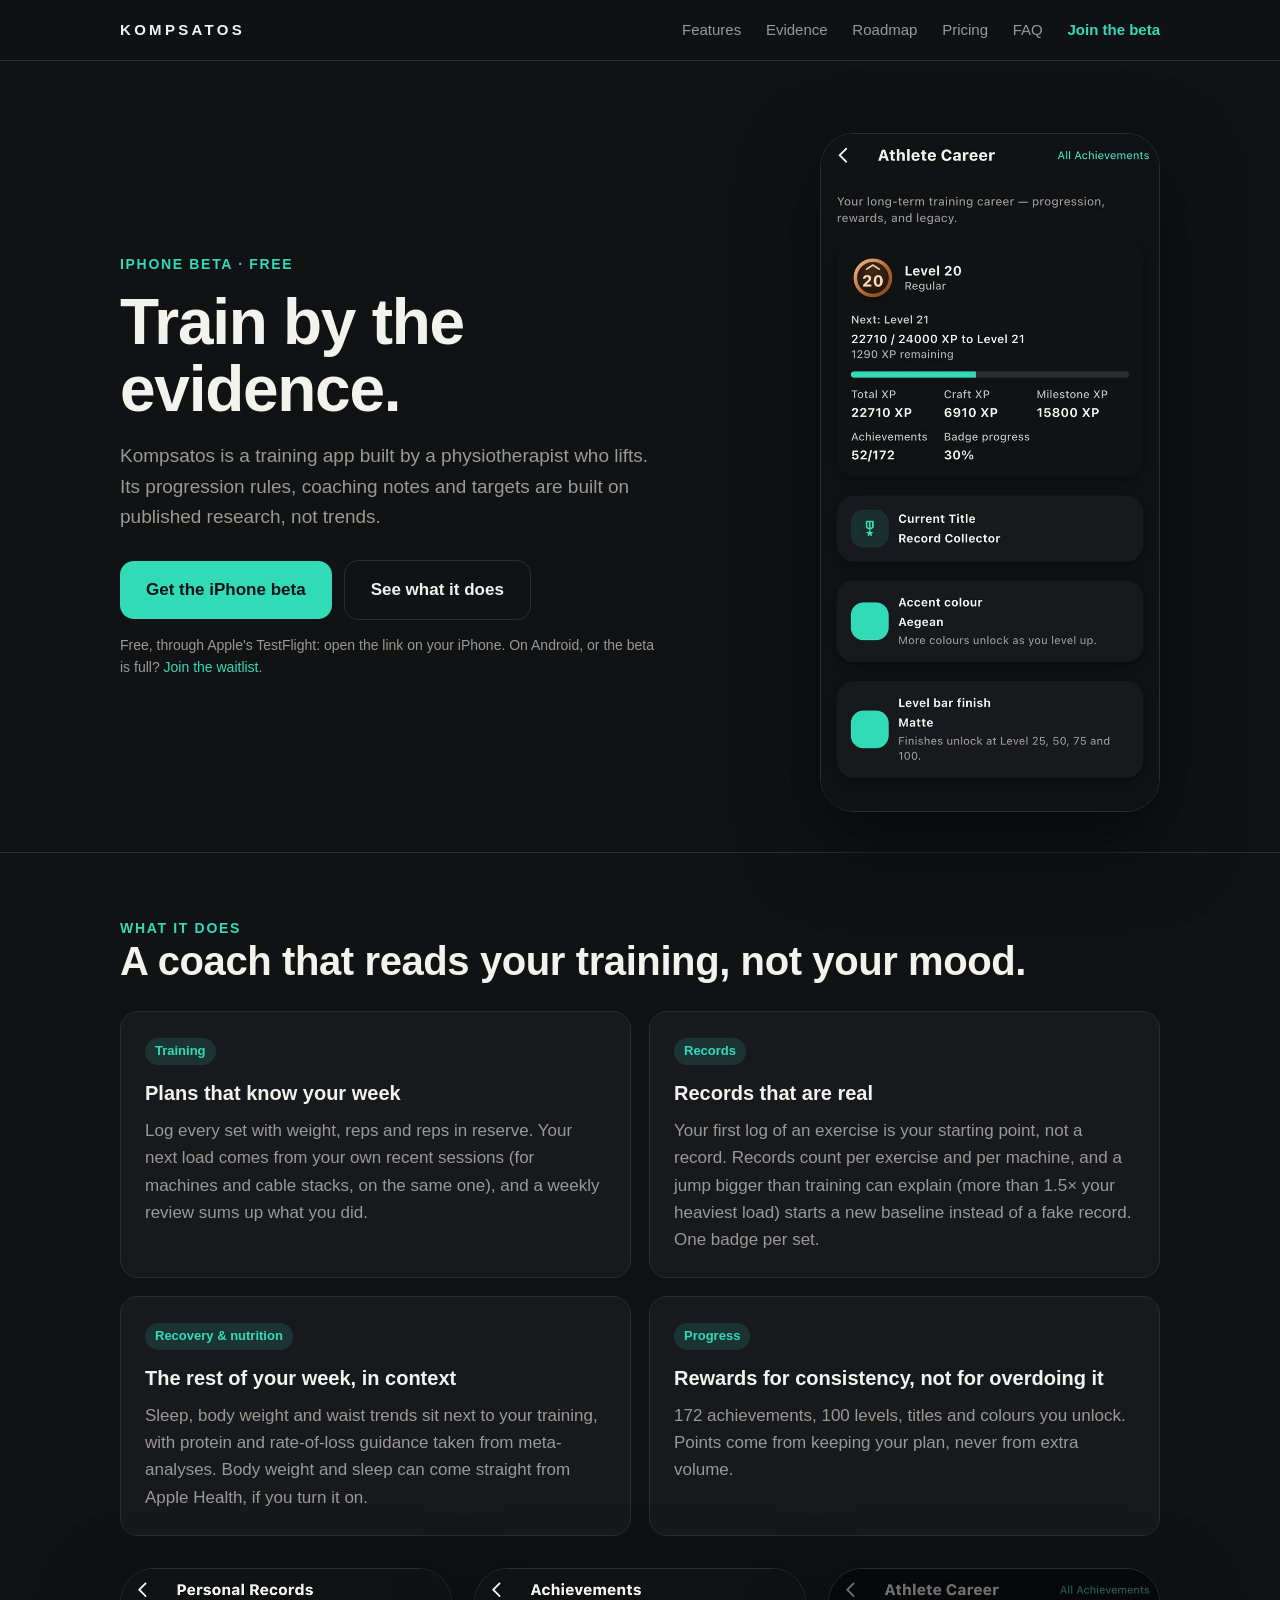
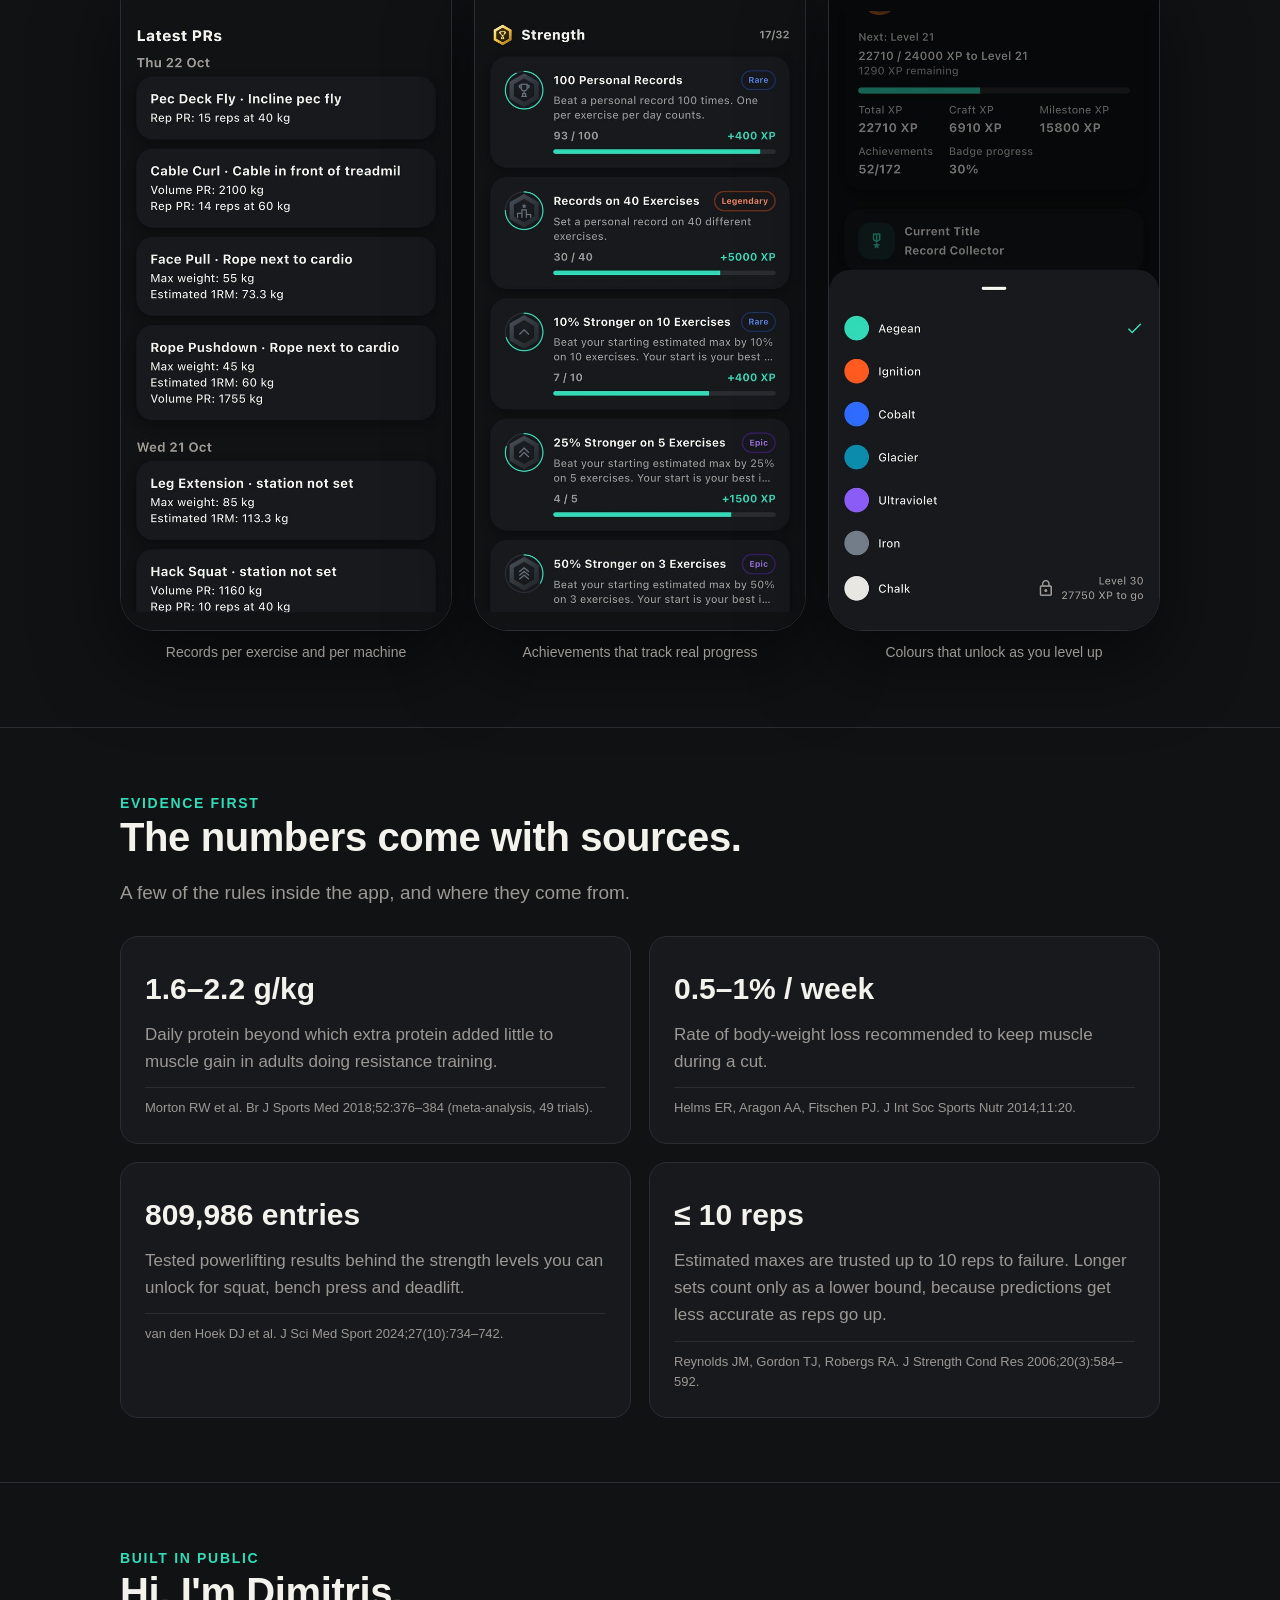
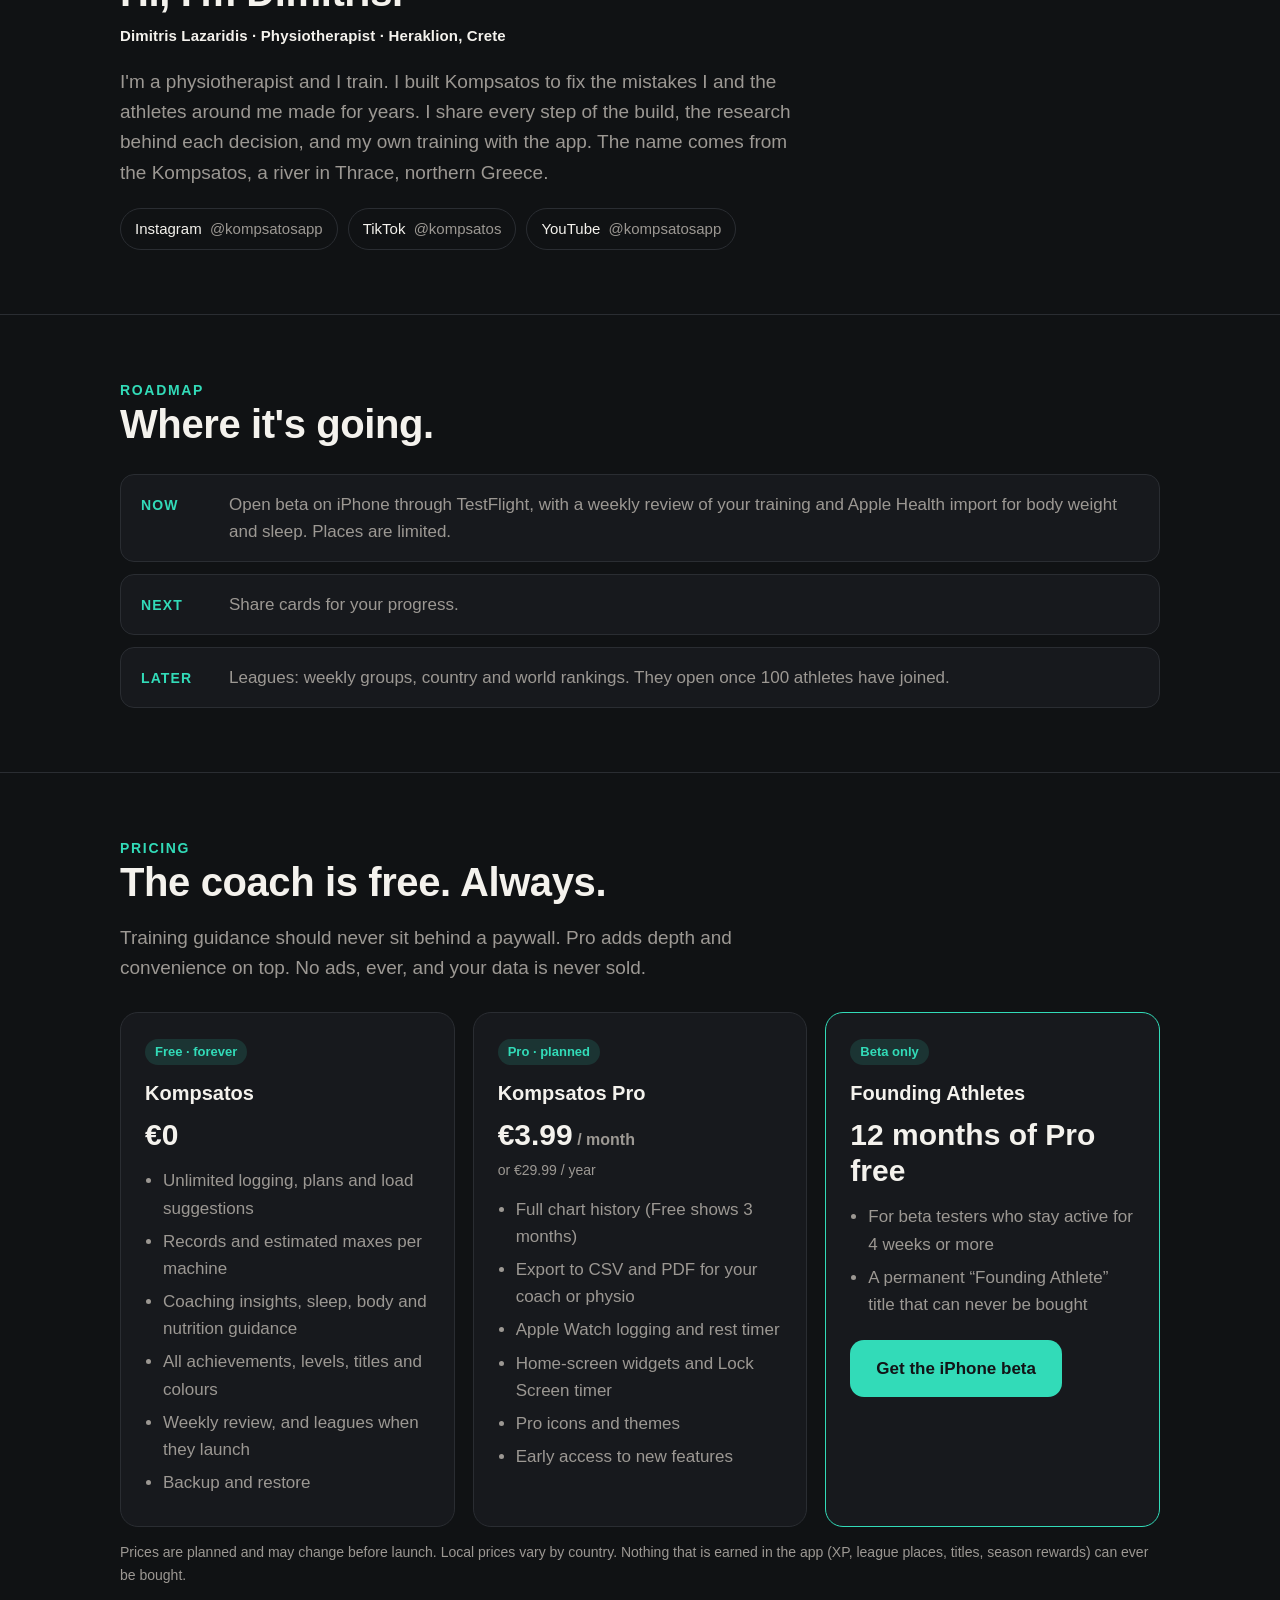
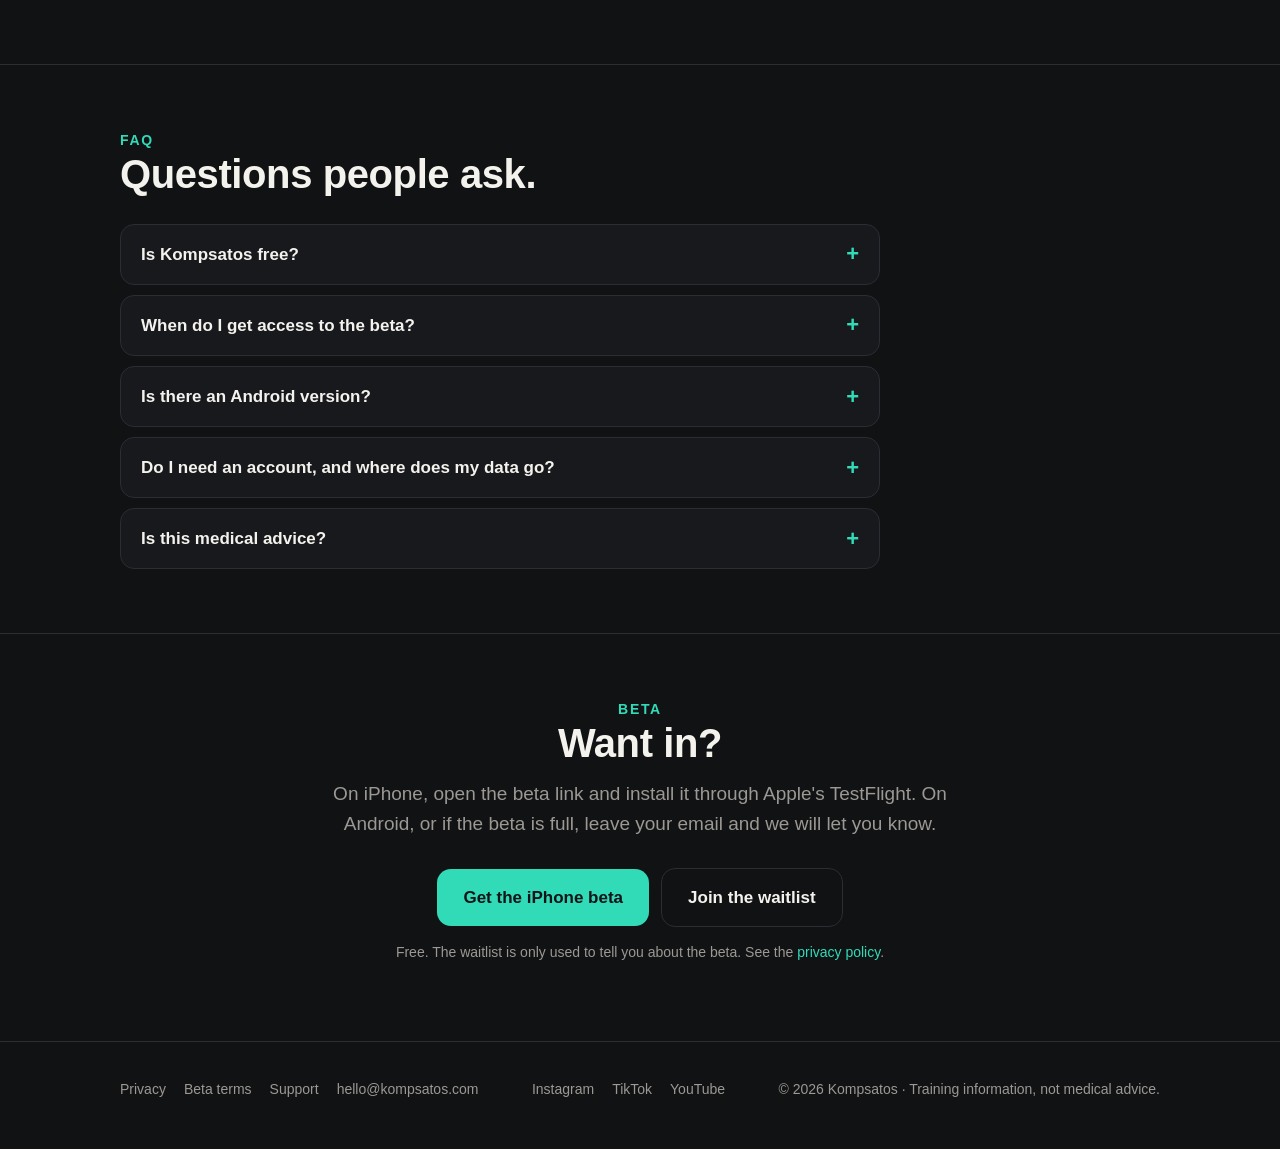
==== index.html @ 2bdeed86 "Screenshots and share image: new brand" ====
<!doctype html>
<html lang="en">
<head>
  <meta charset="utf-8">
  <meta name="viewport" content="width=device-width, initial-scale=1">
  <title>Kompsatos — evidence-based training app for iPhone</title>
  <meta name="description" content="Kompsatos is a training app built by a physiotherapist who lifts. Progression, records, recovery and nutrition guidance grounded in published research. Join the iPhone beta.">
  <link rel="canonical" href="https://www.kompsatos.com/">
  <meta property="og:type" content="website">
  <meta property="og:site_name" content="Kompsatos">
  <meta property="og:locale" content="en_US">
  <meta property="og:title" content="Kompsatos — evidence-based training app for iPhone">
  <meta property="og:description" content="A training app built by a physiotherapist who lifts. Every rule inside comes with its source. Join the iPhone beta.">
  <meta property="og:url" content="https://www.kompsatos.com/">
  <meta property="og:image" content="https://www.kompsatos.com/og.png">
  <meta property="og:image:width" content="1200">
  <meta property="og:image:height" content="630">
  <meta property="og:image:alt" content="Kompsatos: train by the evidence. Evidence-based training app for iPhone, built by a physiotherapist.">
  <meta name="twitter:card" content="summary_large_image">
  <meta name="twitter:title" content="Kompsatos — evidence-based training app for iPhone">
  <meta name="twitter:description" content="A training app built by a physiotherapist who lifts. Every rule inside comes with its source. Join the iPhone beta.">
  <meta name="twitter:image" content="https://www.kompsatos.com/og.png">
  <meta name="theme-color" content="#101214">
  <link rel="icon" href="/favicon.ico" sizes="32x32">
  <link rel="icon" href="/favicon.svg" type="image/svg+xml">
  <link rel="apple-touch-icon" href="/apple-touch-icon.png">
  <link rel="stylesheet" href="styles.css">
  <script type="application/ld+json">
  {
    "@context": "https://schema.org",
    "@graph": [
      {
        "@type": "Organization",
        "@id": "https://www.kompsatos.com/#org",
        "name": "Kompsatos",
        "alternateName": ["KOMPSATOS", "Kompsatos app"],
        "url": "https://www.kompsatos.com/",
        "logo": "https://www.kompsatos.com/apple-touch-icon.png",
        "email": "hello@kompsatos.com",
        "founder": { "@type": "Person", "name": "Dimitris Lazaridis", "jobTitle": "Physiotherapist" },
        "sameAs": [
          "https://www.instagram.com/kompsatosapp",
          "https://www.tiktok.com/@kompsatos",
          "https://www.youtube.com/@kompsatosapp"
        ]
      },
      {
        "@type": "SoftwareApplication",
        "name": "Kompsatos",
        "alternateName": "Kompsatos app",
        "url": "https://www.kompsatos.com/",
        "applicationCategory": "HealthApplication",
        "operatingSystem": "iOS",
        "description": "A training app built by a physiotherapist who lifts. Progression rules, records, recovery and nutrition guidance grounded in published research.",
        "offers": { "@type": "Offer", "price": "0", "priceCurrency": "EUR" },
        "author": { "@id": "https://www.kompsatos.com/#org" }
      },
      {
        "@type": "FAQPage",
        "mainEntity": [
          { "@type": "Question", "name": "Is Kompsatos free?", "acceptedAnswer": { "@type": "Answer", "text": "Yes. The coach is free, always: logging, plans, load suggestions, records and guidance. A paid Pro tier is planned for extras such as full chart history and export." } },
          { "@type": "Question", "name": "When do I get access to the beta?", "acceptedAnswer": { "@type": "Answer", "text": "Right away, on iPhone. Open the beta link on your iPhone, install Apple's TestFlight app if it asks, then tap Install. Places are limited; if the beta is full, join the waitlist and you will hear from us when places open." } },
          { "@type": "Question", "name": "Is there an Android version?", "acceptedAnswer": { "@type": "Answer", "text": "Not yet. Kompsatos is iPhone only for now. Android users can join the waitlist and will be the first to hear if an Android version happens." } },
          { "@type": "Question", "name": "Do I need an account, and where does my data go?", "acceptedAnswer": { "@type": "Answer", "text": "No account is needed. As a guest everything stays on your phone. With an account, and only with your explicit consent, your training is backed up to a database in Frankfurt, Germany, so you can restore it on another phone. No ads, no analytics, and your data is never sold." } },
          { "@type": "Question", "name": "Is this medical advice?", "acceptedAnswer": { "@type": "Answer", "text": "No. Kompsatos gives training information based on published research. If you have pain, an injury or a medical condition, talk to a qualified health professional." } }
        ]
      }
    ]
  }
  </script>
</head>
<body>

<a class="skip" href="#main">Skip to content</a>

<header class="site">
  <div class="wrap">
    <a class="wordmark" href="/">KOMPSATOS</a>
    <nav aria-label="Sections">
      <a href="#features">Features</a>
      <a href="#evidence">Evidence</a>
      <a href="#roadmap">Roadmap</a>
      <a href="#pricing">Pricing</a>
      <a href="#faq">FAQ</a>
      <a class="cta-small" href="#beta">Join the beta</a>
    </nav>
  </div>
</header>

<main id="main">
  <div class="wrap">
    <div class="hero">
      <div>
        <div class="eyebrow">iPhone beta · free</div>
        <h1>Train by the evidence.</h1>
        <p class="lead">Kompsatos is a training app built by a physiotherapist who lifts. Its progression rules, coaching notes and targets are built on published research, not trends.</p>
        <div class="cta-row">
          <a class="btn" href="https://testflight.apple.com/join/EJnFbWZ6">Get the iPhone beta</a>
          <a class="btn ghost" href="#features">See what it does</a>
        </div>
        <p class="fine">Free, through Apple's TestFlight: open the link on your iPhone. On Android, or the beta is full? <a href="https://tally.so/r/2EMQMA">Join the waitlist</a>.</p>
      </div>
      <div class="phone"><img src="career.jpg" alt="Kompsatos Athlete Career screen: level 20, 22710 XP, 52 of 172 achievements, the title Record Collector and the Aegean accent colour" width="640" height="1282" fetchpriority="high" decoding="async"></div>
    </div>
  </div>

  <section id="features">
    <div class="wrap">
      <div class="eyebrow">What it does</div>
      <h2>A coach that reads your training, not your mood.</h2>
      <div class="grid">
        <div class="card">
          <span class="tag">Training</span>
          <h3>Plans that know your week</h3>
          <p>Log every set with weight, reps and reps in reserve. Your next load comes from your own recent sessions (for machines and cable stacks, on the same one), and a weekly review sums up what you did.</p>
        </div>
        <div class="card">
          <span class="tag">Records</span>
          <h3>Records that are real</h3>
          <p>Your first log of an exercise is your starting point, not a record. Records count per exercise and per machine, and a jump bigger than training can explain (more than 1.5× your heaviest load) starts a new baseline instead of a fake record. One badge per set.</p>
        </div>
        <div class="card">
          <span class="tag">Recovery &amp; nutrition</span>
          <h3>The rest of your week, in context</h3>
          <p>Sleep, body weight and waist trends sit next to your training, with protein and rate-of-loss guidance taken from meta-analyses. Body weight and sleep can come straight from Apple Health, if you turn it on.</p>
        </div>
        <div class="card">
          <span class="tag">Progress</span>
          <h3>Rewards for consistency, not for overdoing it</h3>
          <p>172 achievements, 100 levels, titles and colours you unlock. Points come from keeping your plan, never from extra volume.</p>
        </div>
      </div>

      <div class="shots">
        <figure><div class="phone"><img src="records.jpg" alt="Personal Records screen: the latest records per exercise and per machine, with rep, volume, max-weight and estimated 1RM records" width="640" height="1282" loading="lazy" decoding="async"></div><figcaption>Records per exercise and per machine</figcaption></figure>
        <figure><div class="phone"><img src="achievements.jpg" alt="Strength achievements with progress towards personal-record and strength goals" width="640" height="1282" loading="lazy" decoding="async"></div><figcaption>Achievements that track real progress</figcaption></figure>
        <figure><div class="phone"><img src="accents.jpg" alt="Accent colour picker with Aegean selected; Chalk unlocks at level 30" width="640" height="1282" loading="lazy" decoding="async"></div><figcaption>Colours that unlock as you level up</figcaption></figure>
      </div>
    </div>
  </section>

  <section id="evidence" class="evidence">
    <div class="wrap">
      <div class="eyebrow">Evidence first</div>
      <h2>The numbers come with sources.</h2>
      <p class="lead">A few of the rules inside the app, and where they come from.</p>
      <div class="grid">
        <div class="card">
          <div class="big">1.6–2.2 g/kg</div>
          <p>Daily protein beyond which extra protein added little to muscle gain in adults doing resistance training.</p>
          <cite>Morton RW et al. Br J Sports Med 2018;52:376–384 (meta-analysis, 49 trials).</cite>
        </div>
        <div class="card">
          <div class="big">0.5–1% / week</div>
          <p>Rate of body-weight loss recommended to keep muscle during a cut.</p>
          <cite>Helms ER, Aragon AA, Fitschen PJ. J Int Soc Sports Nutr 2014;11:20.</cite>
        </div>
        <div class="card">
          <div class="big">809,986 entries</div>
          <p>Tested powerlifting results behind the strength levels you can unlock for squat, bench press and deadlift.</p>
          <cite>van den Hoek DJ et al. J Sci Med Sport 2024;27(10):734–742.</cite>
        </div>
        <div class="card">
          <div class="big">≤ 10 reps</div>
          <p>Estimated maxes are trusted up to 10 reps to failure. Longer sets count only as a lower bound, because predictions get less accurate as reps go up.</p>
          <cite>Reynolds JM, Gordon TJ, Robergs RA. J Strength Cond Res 2006;20(3):584–592.</cite>
        </div>
      </div>
    </div>
  </section>

  <section id="founder">
    <div class="wrap">
      <div>
        <div class="eyebrow">Built in public</div>
        <h2>Hi, I'm Dimitris.</h2>
        <p class="byline">Dimitris Lazaridis · Physiotherapist · Heraklion, Crete</p>
        <p class="lead">I'm a physiotherapist and I train. I built Kompsatos to fix the mistakes I and the athletes around me made for years. I share every step of the build, the research behind each decision, and my own training with the app. The name comes from the Kompsatos, a river in Thrace, northern Greece.</p>
        <div class="socials">
          <a href="https://www.instagram.com/kompsatosapp" target="_blank" rel="noopener">Instagram <span>@kompsatosapp</span></a>
          <a href="https://www.tiktok.com/@kompsatos" target="_blank" rel="noopener">TikTok <span>@kompsatos</span></a>
          <a href="https://www.youtube.com/@kompsatosapp" target="_blank" rel="noopener">YouTube <span>@kompsatosapp</span></a>
        </div>
      </div>
    </div>
  </section>

  <section id="roadmap">
    <div class="wrap">
      <div class="eyebrow">Roadmap</div>
      <h2>Where it's going.</h2>
      <ul class="roadmap">
        <li><span class="when">Now</span><span>Open beta on iPhone through TestFlight, with a weekly review of your training and Apple Health import for body weight and sleep. Places are limited.</span></li>
        <li><span class="when">Next</span><span>Share cards for your progress.</span></li>
        <li><span class="when">Later</span><span>Leagues: weekly groups, country and world rankings. They open once 100 athletes have joined.</span></li>
      </ul>
    </div>
  </section>

  <section id="pricing">
    <div class="wrap">
      <div class="eyebrow">Pricing</div>
      <h2>The coach is free. Always.</h2>
      <p class="lead">Training guidance should never sit behind a paywall. Pro adds depth and convenience on top. No ads, ever, and your data is never sold.</p>
      <div class="plans">
        <div class="card plan">
          <span class="tag">Free · forever</span>
          <h3>Kompsatos</h3>
          <div class="price">€0</div>
          <ul>
            <li>Unlimited logging, plans and load suggestions</li>
            <li>Records and estimated maxes per machine</li>
            <li>Coaching insights, sleep, body and nutrition guidance</li>
            <li>All achievements, levels, titles and colours</li>
            <li>Weekly review, and leagues when they launch</li>
            <li>Backup and restore</li>
          </ul>
        </div>
        <div class="card plan">
          <span class="tag">Pro · planned</span>
          <h3>Kompsatos Pro</h3>
          <div class="price">€3.99<small> / month</small></div>
          <div class="fine" style="margin-top:0">or €29.99 / year</div>
          <ul>
            <li>Full chart history (Free shows 3 months)</li>
            <li>Export to CSV and PDF for your coach or physio</li>
            <li>Apple Watch logging and rest timer</li>
            <li>Home-screen widgets and Lock Screen timer</li>
            <li>Pro icons and themes</li>
            <li>Early access to new features</li>
          </ul>
        </div>
        <div class="card plan featured">
          <span class="tag">Beta only</span>
          <h3>Founding Athletes</h3>
          <div class="price">12 months of Pro free</div>
          <ul>
            <li>For beta testers who stay active for 4 weeks or more</li>
            <li>A permanent “Founding Athlete” title that can never be bought</li>
          </ul>
          <a class="btn" href="https://testflight.apple.com/join/EJnFbWZ6" style="margin-top:16px">Get the iPhone beta</a>
        </div>
      </div>
      <p class="fine">Prices are planned and may change before launch. Local prices vary by country. Nothing that is earned in the app (XP, league places, titles, season rewards) can ever be bought.</p>
    </div>
  </section>

  <section id="faq">
    <div class="wrap">
      <div class="eyebrow">FAQ</div>
      <h2>Questions people ask.</h2>
      <div class="faq">
        <details>
          <summary>Is Kompsatos free?</summary>
          <p>Yes. The coach is free, always: logging, plans, load suggestions, records and guidance. A paid Pro tier is planned for extras such as full chart history and export.</p>
        </details>
        <details>
          <summary>When do I get access to the beta?</summary>
          <p>Right away, on iPhone. Open the <a href="https://testflight.apple.com/join/EJnFbWZ6">beta link</a> on your iPhone, install Apple's TestFlight app if it asks, then tap Install. Places are limited; if the beta is full, <a href="https://tally.so/r/2EMQMA">join the waitlist</a> and you will hear from us when places open.</p>
        </details>
        <details>
          <summary>Is there an Android version?</summary>
          <p>Not yet. Kompsatos is iPhone only for now. Android users can <a href="https://tally.so/r/2EMQMA">join the waitlist</a> and will be the first to hear if an Android version happens.</p>
        </details>
        <details>
          <summary>Do I need an account, and where does my data go?</summary>
          <p>No account is needed. As a guest everything stays on your phone. With an account, and only with your explicit consent, your training is backed up to a database in Frankfurt, Germany, so you can restore it on another phone. No ads, no analytics, and your data is never sold. Details in the <a href="privacy.html">privacy policy</a>.</p>
        </details>
        <details>
          <summary>Is this medical advice?</summary>
          <p>No. Kompsatos gives training information based on published research. If you have pain, an injury or a medical condition, talk to a qualified health professional.</p>
        </details>
      </div>
    </div>
  </section>

  <section id="beta" class="signup">
    <div class="wrap">
      <div class="eyebrow">Beta</div>
      <h2>Want in?</h2>
      <p class="lead">On iPhone, open the beta link and install it through Apple's TestFlight. On Android, or if the beta is full, leave your email and we will let you know.</p>
      <div class="cta-row" style="justify-content:center"><a class="btn" href="https://testflight.apple.com/join/EJnFbWZ6">Get the iPhone beta</a><a class="btn ghost" href="https://tally.so/r/2EMQMA">Join the waitlist</a></div>
      <p class="fine">Free. The waitlist is only used to tell you about the beta. See the <a href="privacy.html">privacy policy</a>.</p>
    </div>
  </section>
</main>

<footer class="site">
  <div class="wrap">
    <div><a href="privacy.html">Privacy</a><a href="terms.html">Beta terms</a><a href="support.html">Support</a><a href="mailto:hello@kompsatos.com">hello@kompsatos.com</a></div>
    <div><a href="https://www.instagram.com/kompsatosapp" target="_blank" rel="noopener">Instagram</a><a href="https://www.tiktok.com/@kompsatos" target="_blank" rel="noopener">TikTok</a><a href="https://www.youtube.com/@kompsatosapp" target="_blank" rel="noopener">YouTube</a></div>
    <div>© 2026 Kompsatos · Training information, not medical advice.</div>
  </div>
</footer>

</body>
</html>
---- styles.css ----
:root {
  /* Same tokens as the app (lib/core/design_system/app_colors.dart): graphite, anthracite, porcelain, bone, Ignition. */
  --bg: #101214;
  --surface: #17191d;
  --surface-2: #1d2024;
  --line: #2a2d32;
  --text: #f4f2ed;
  --muted: #9c9893;
  --accent: #32dbb8;
  --accent-soft: rgba(50, 219, 184, 0.14);
  --on-accent: #121417;
  --bone: #e9e7e2;
  --radius: 18px;
  --max: 1080px;
  color-scheme: dark;
}

* { box-sizing: border-box; }

html { -webkit-text-size-adjust: 100%; scroll-behavior: smooth; }
@media (prefers-reduced-motion: reduce) { html { scroll-behavior: auto; } }

body {
  margin: 0;
  background: var(--bg);
  color: var(--text);
  font-family: -apple-system, BlinkMacSystemFont, "SF Pro Text", "Segoe UI", Roboto, "Helvetica Neue", Arial, sans-serif;
  font-size: 17px;
  line-height: 1.6;
}

a { color: var(--accent); text-decoration: none; }
a:hover { text-decoration: underline; }
:focus-visible { outline: 2px solid var(--accent); outline-offset: 3px; border-radius: 6px; }

.skip { position: absolute; left: 16px; top: -60px; background: var(--accent); color: var(--on-accent); padding: 10px 14px; border-radius: 10px; z-index: 20; font-weight: 700; }
.skip:focus { top: 12px; text-decoration: none; }

.wrap { max-width: var(--max); margin: 0 auto; padding: 0 20px; }

header.site {
  position: sticky; top: 0; z-index: 10;
  background: rgba(16, 18, 20, 0.85);
  backdrop-filter: blur(12px);
  -webkit-backdrop-filter: blur(12px);
  border-bottom: 1px solid var(--line);
}
header.site .wrap { display: flex; align-items: center; justify-content: space-between; height: 60px; }
.wordmark { font-weight: 800; letter-spacing: 0.22em; font-size: 15px; color: var(--text); }
.wordmark:hover { text-decoration: none; }
nav a { color: var(--muted); margin-left: 20px; font-size: 15px; }
nav a.cta-small { color: var(--accent); font-weight: 700; }

section, #beta { scroll-margin-top: 70px; }

.hero { padding: 72px 0 40px; display: grid; grid-template-columns: 1.1fr 0.9fr; gap: 48px; align-items: center; }
.eyebrow { color: var(--accent); font-weight: 700; font-size: 14px; letter-spacing: 0.12em; text-transform: uppercase; }
h1 { font-size: clamp(38px, 6vw, 64px); line-height: 1.04; margin: 14px 0 18px; letter-spacing: -0.02em; }
h2 { font-size: clamp(28px, 4vw, 40px); line-height: 1.1; margin: 0 0 14px; letter-spacing: -0.01em; }
h3 { font-size: 20px; margin: 0 0 8px; }
.lead { color: var(--muted); font-size: 19px; max-width: 36em; }
.byline { color: var(--text); font-weight: 600; font-size: 15px; margin: -4px 0 14px; letter-spacing: 0.01em; }

.btn {
  display: inline-block; background: var(--accent); color: var(--on-accent); font-weight: 700;
  padding: 15px 26px; border-radius: 14px; font-size: 17px;
}
.btn:hover { text-decoration: none; filter: brightness(1.08); }
.btn.ghost { background: transparent; color: var(--text); border: 1px solid var(--line); }
.cta-row { display: flex; flex-wrap: wrap; gap: 12px; margin-top: 28px; align-items: center; }
.fine { color: var(--muted); font-size: 14px; margin-top: 14px; }

.phone {
  border-radius: 34px; overflow: hidden; border: 1px solid var(--line);
  background: #000; box-shadow: 0 30px 80px rgba(0, 0, 0, 0.55);
}
.phone img { display: block; width: 100%; height: auto; }
.hero .phone { max-width: 340px; margin-left: auto; }

section { padding: 64px 0; border-top: 1px solid var(--line); }

.grid { display: grid; grid-template-columns: repeat(2, 1fr); gap: 18px; margin-top: 28px; }
.card { background: var(--surface); border: 1px solid var(--line); border-radius: var(--radius); padding: 24px; }
.card p { color: var(--muted); margin: 0; }
.card .tag { display: inline-block; background: var(--accent-soft); color: var(--accent); font-size: 13px; font-weight: 700; padding: 3px 10px; border-radius: 999px; margin-bottom: 12px; }

.shots { display: grid; grid-template-columns: repeat(3, 1fr); gap: 22px; margin-top: 32px; }
.shots figure { margin: 0; }
.shots figcaption { color: var(--muted); font-size: 14px; margin-top: 10px; text-align: center; }

.evidence .card cite { display: block; margin-top: 12px; font-style: normal; font-size: 13px; color: var(--muted); border-top: 1px solid var(--line); padding-top: 10px; }
.evidence .big { font-size: 30px; font-weight: 800; color: var(--text); margin: 4px 0 8px; }

.founder { display: grid; grid-template-columns: 0.9fr 1.1fr; gap: 40px; align-items: center; }
.socials { display: flex; flex-wrap: wrap; gap: 10px; margin-top: 20px; }
.socials a { border: 1px solid var(--line); padding: 8px 14px; border-radius: 999px; color: var(--text); font-size: 15px; }
.socials a span { color: var(--muted); font-weight: 400; margin-left: 4px; }
.socials a:hover { text-decoration: none; border-color: var(--accent); }

.roadmap { list-style: none; padding: 0; margin: 28px 0 0; display: grid; gap: 12px; }
.roadmap li { background: var(--surface); border: 1px solid var(--line); border-radius: 14px; padding: 16px 20px; display: flex; gap: 16px; align-items: baseline; }
.roadmap .when { min-width: 72px; font-weight: 800; color: var(--accent); font-size: 14px; text-transform: uppercase; letter-spacing: 0.08em; }
.roadmap span:last-child { color: var(--muted); }

.faq { margin-top: 28px; display: grid; gap: 10px; max-width: 760px; }
.faq details { background: var(--surface); border: 1px solid var(--line); border-radius: 14px; padding: 0 20px; }
.faq summary { cursor: pointer; font-weight: 700; padding: 16px 0; list-style: none; display: flex; justify-content: space-between; align-items: center; gap: 16px; }
.faq summary::-webkit-details-marker { display: none; }
.faq summary::after { content: "+"; color: var(--accent); font-size: 22px; font-weight: 700; line-height: 1; flex: 0 0 auto; }
.faq details[open] summary::after { content: "–"; }
.faq details p { color: var(--muted); margin: 0 0 18px; }

.signup { text-align: center; }
.signup .lead { margin: 0 auto; }

footer.site { border-top: 1px solid var(--line); padding: 36px 0 48px; color: var(--muted); font-size: 14px; }
footer.site .wrap { display: flex; flex-wrap: wrap; justify-content: space-between; gap: 16px; }
footer.site a { color: var(--muted); margin-right: 18px; }

.plans { display: grid; grid-template-columns: repeat(3, 1fr); gap: 18px; margin-top: 28px; }
.plan ul { margin: 14px 0 0; padding-left: 18px; color: var(--muted); }
.plan li { margin: 6px 0; }
.plan .price { font-size: 30px; font-weight: 800; line-height: 1.2; margin: 4px 0 6px; }
.plan .price small { font-size: 16px; font-weight: 600; color: var(--muted); }
.plan.featured { border-color: var(--accent); }

/* Text pages (privacy, support, terms, 404) */
.doc { max-width: 760px; padding: 56px 20px 80px; margin: 0 auto; }
.doc h1 { font-size: clamp(32px, 5vw, 44px); }
.doc h2 { font-size: 24px; margin-top: 40px; }
.doc p, .doc li { color: var(--bone); }
.doc table { width: 100%; border-collapse: collapse; margin: 16px 0; font-size: 15px; }
.doc th, .doc td { border: 1px solid var(--line); padding: 10px 12px; text-align: left; vertical-align: top; }
.doc th { background: var(--surface); }
.doc .updated { color: var(--muted); font-size: 14px; }

@media (max-width: 820px) {
  .hero, .founder { grid-template-columns: 1fr; }
  .hero { padding-top: 44px; }
  .hero .phone { margin: 8px auto 0; max-width: 300px; }
  .grid, .plans { grid-template-columns: 1fr; }
  .shots { grid-template-columns: 1fr; max-width: 320px; margin-left: auto; margin-right: auto; }
  nav a:not(.cta-small) { display: none; }
  footer.site .wrap { flex-direction: column; }
}
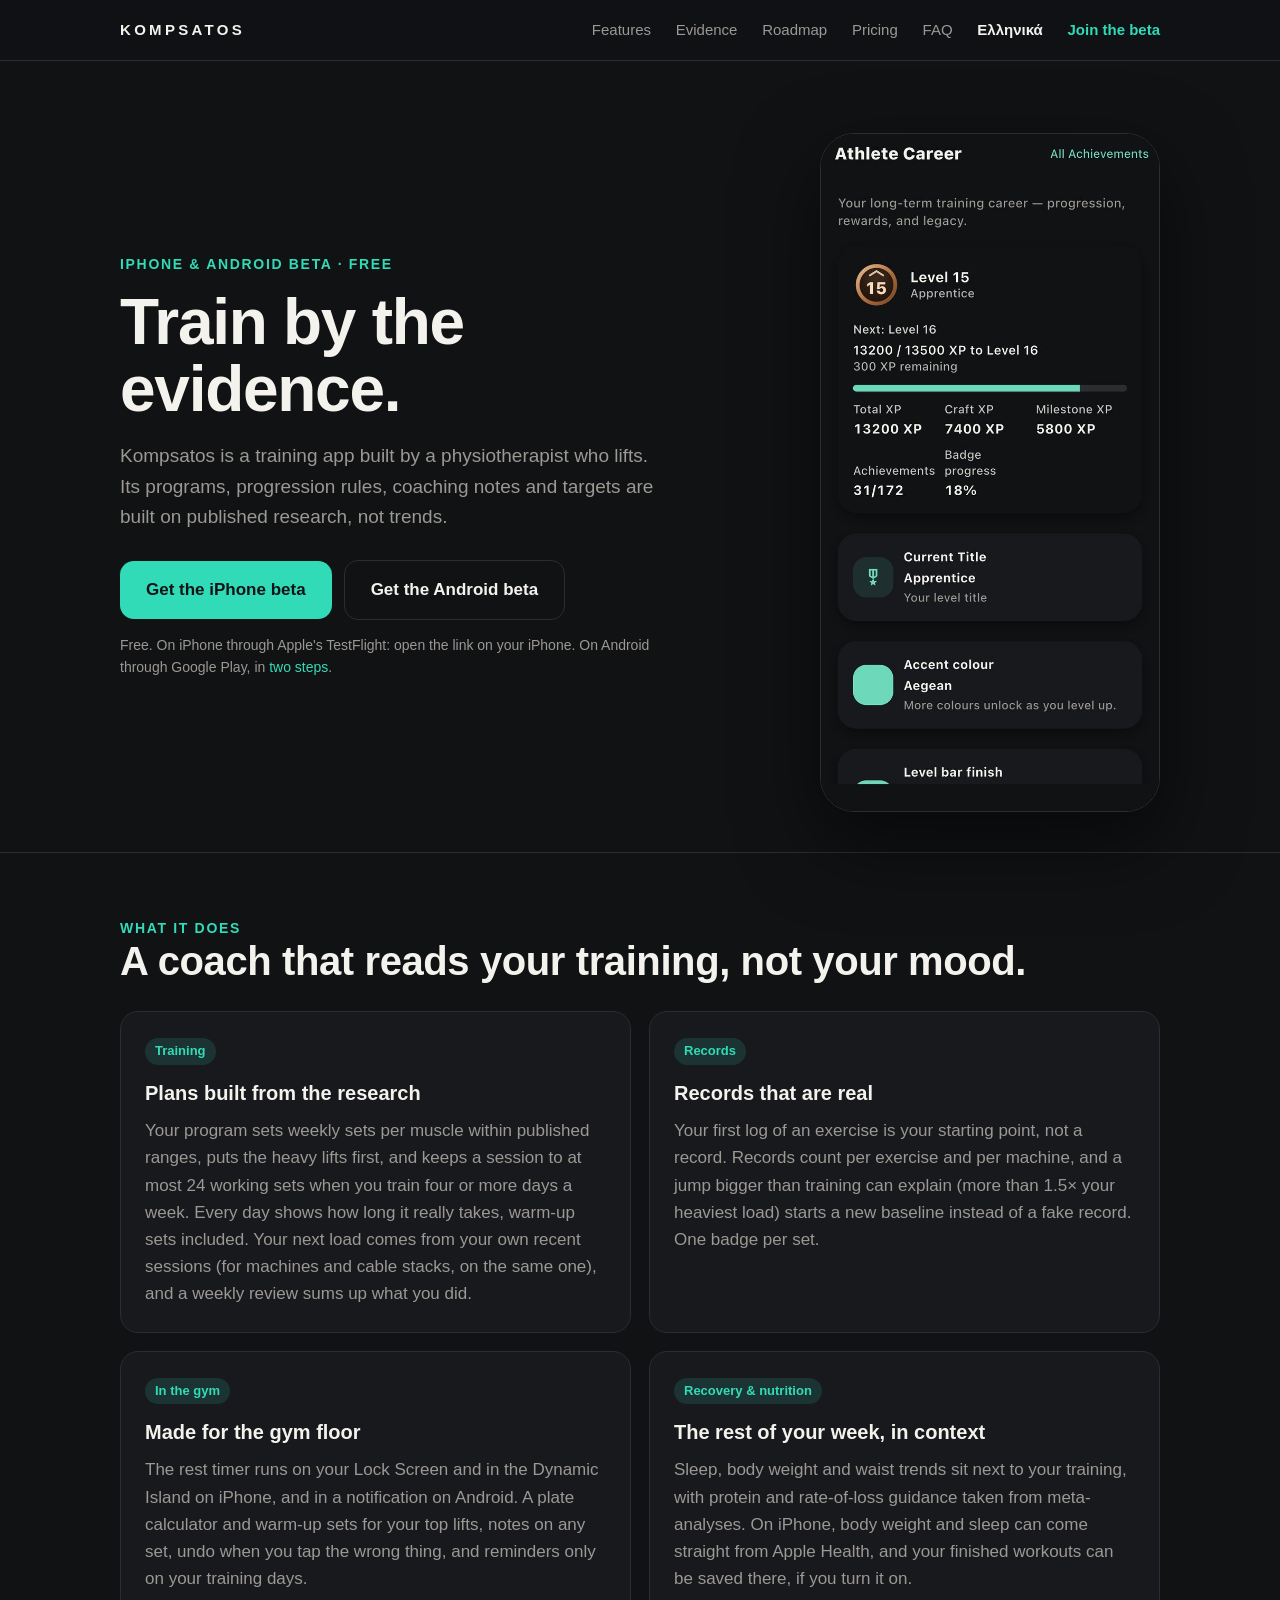
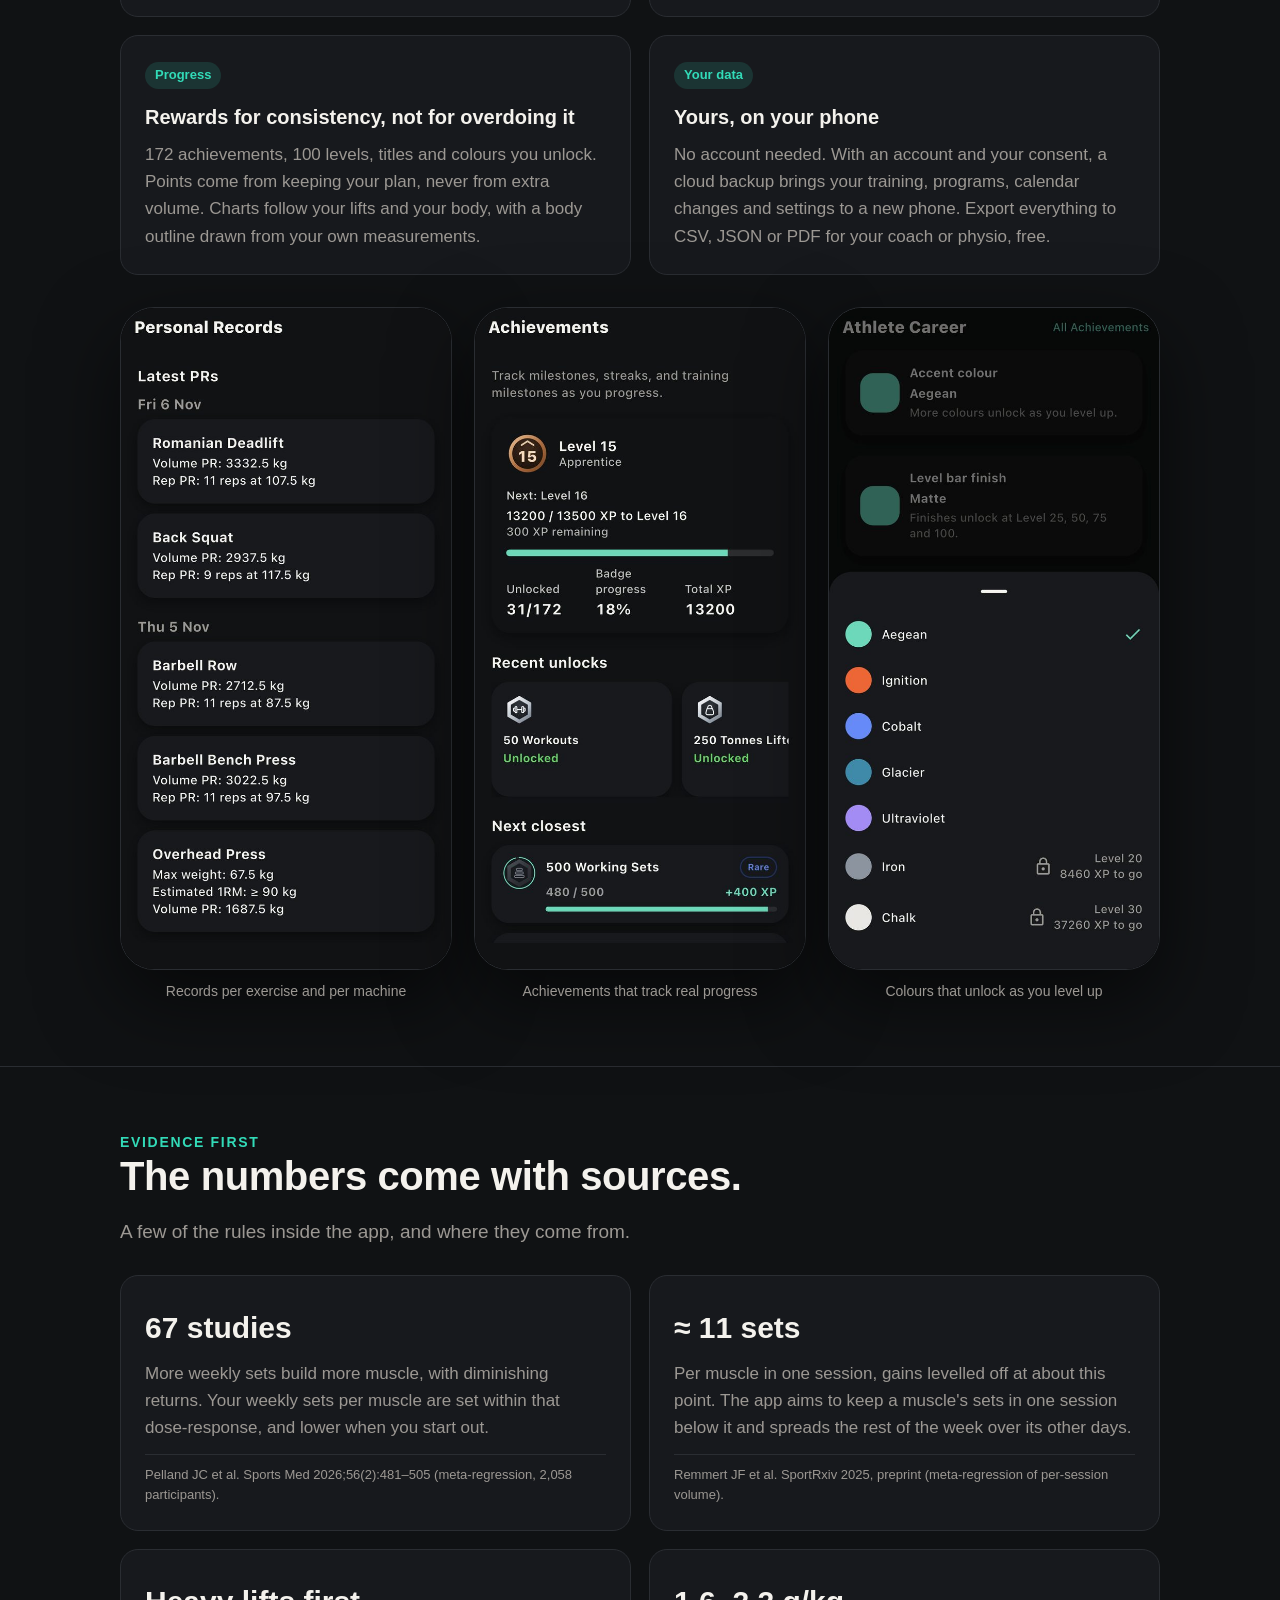
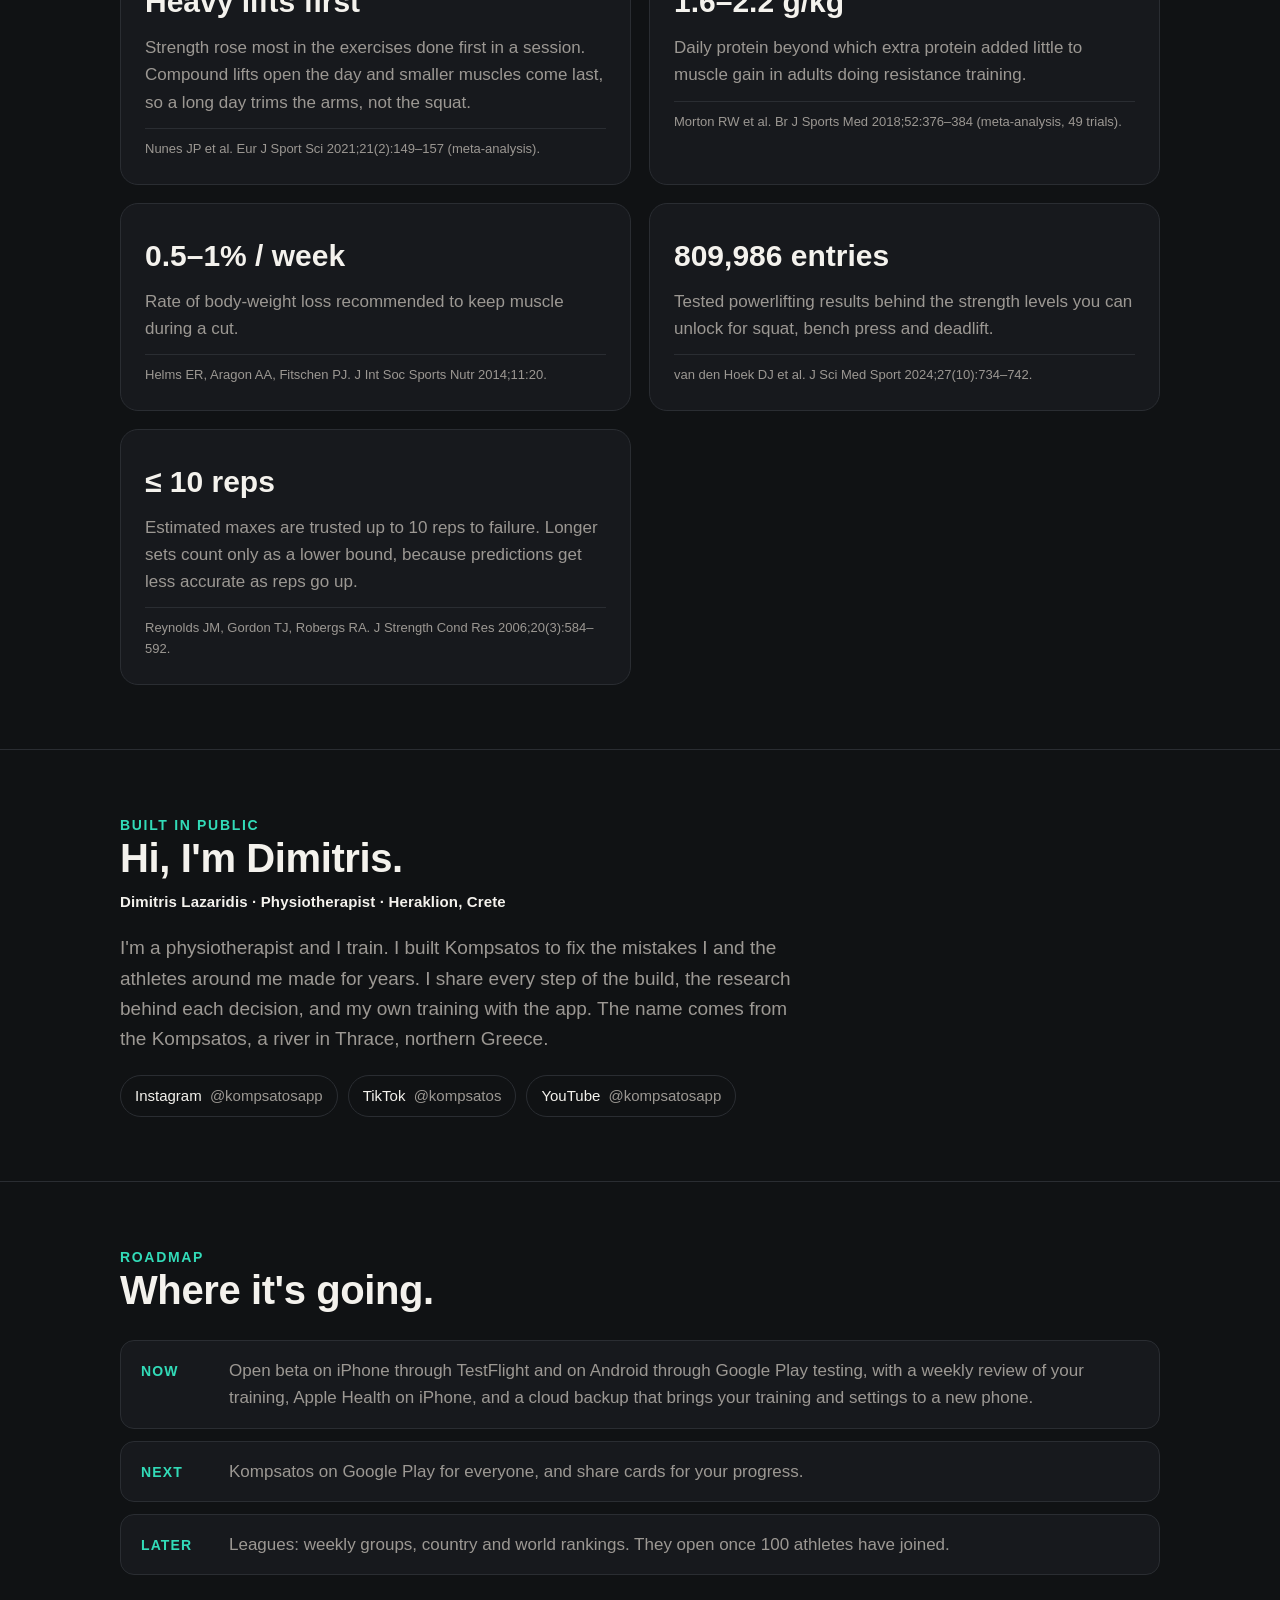
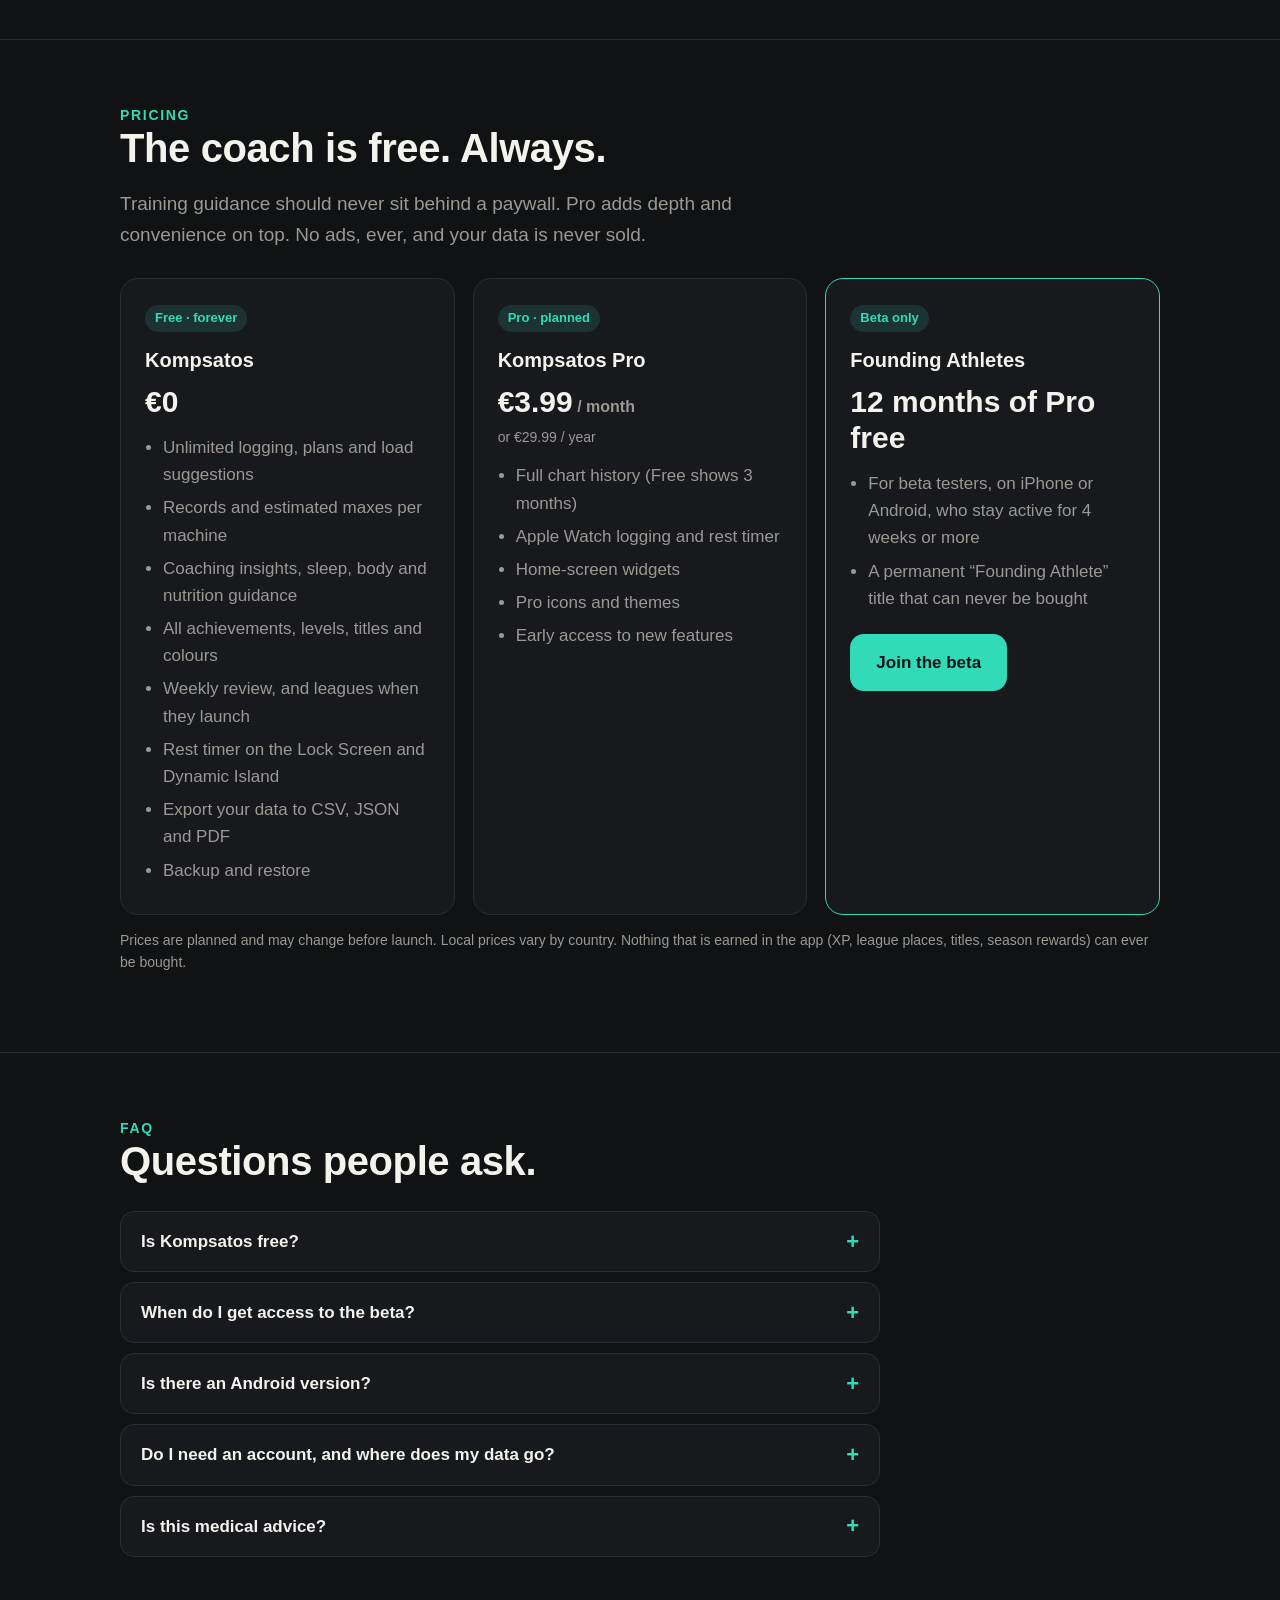
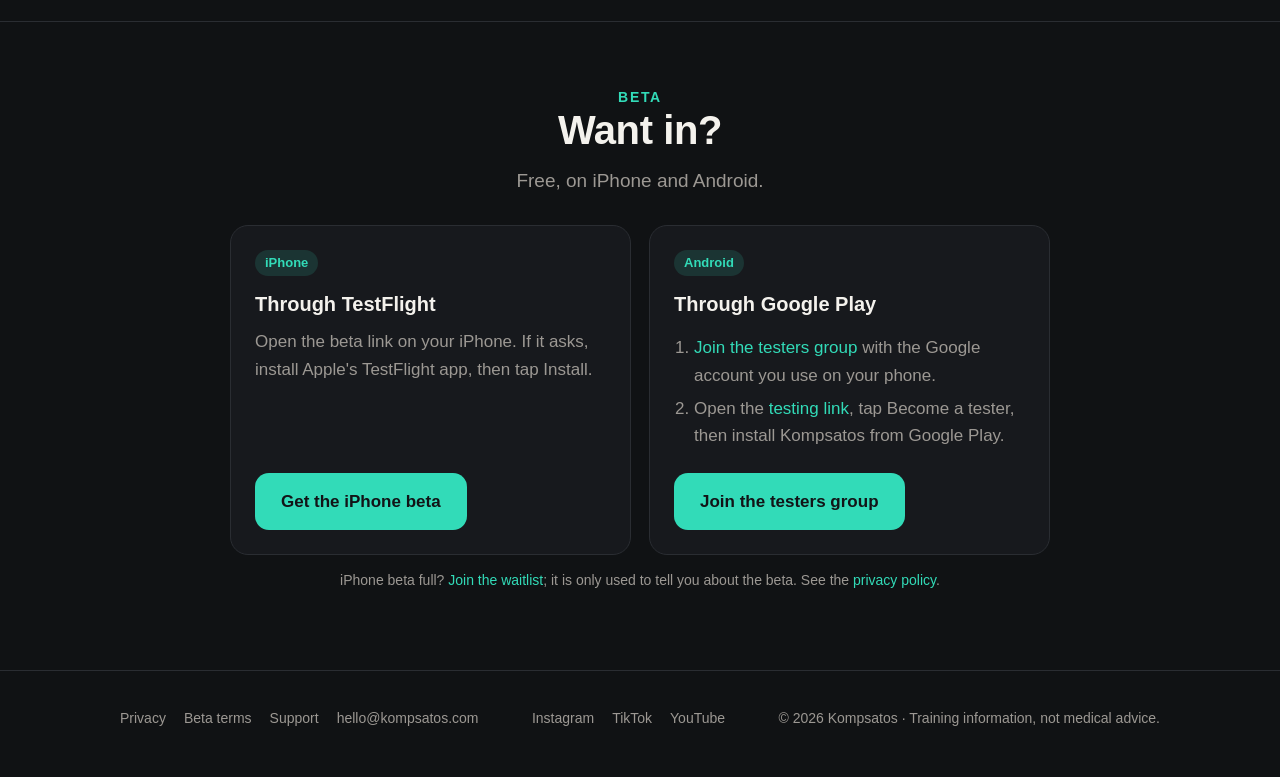
==== commit 031a29fe: "Site: Greek pages, Android beta, new features and screenshots Adds Greek versions of the home, suppo" ====
--- a/index.html
+++ b/index.html
@@ -3,22 +3,26 @@
 <head>
   <meta charset="utf-8">
   <meta name="viewport" content="width=device-width, initial-scale=1">
-  <title>Kompsatos — evidence-based training app for iPhone</title>
-  <meta name="description" content="Kompsatos is a training app built by a physiotherapist who lifts. Progression, records, recovery and nutrition guidance grounded in published research. Join the iPhone beta.">
+  <title>Kompsatos — evidence-based training app for iPhone and Android</title>
+  <meta name="description" content="Kompsatos is a training app built by a physiotherapist who lifts. Progression, records, recovery and nutrition guidance grounded in published research. Join the beta on iPhone or Android.">
   <link rel="canonical" href="https://www.kompsatos.com/">
+  <link rel="alternate" hreflang="en" href="https://www.kompsatos.com/">
+  <link rel="alternate" hreflang="el" href="https://www.kompsatos.com/el/">
+  <link rel="alternate" hreflang="x-default" href="https://www.kompsatos.com/">
   <meta property="og:type" content="website">
   <meta property="og:site_name" content="Kompsatos">
   <meta property="og:locale" content="en_US">
-  <meta property="og:title" content="Kompsatos — evidence-based training app for iPhone">
-  <meta property="og:description" content="A training app built by a physiotherapist who lifts. Every rule inside comes with its source. Join the iPhone beta.">
+  <meta property="og:locale:alternate" content="el_GR">
+  <meta property="og:title" content="Kompsatos — evidence-based training app for iPhone and Android">
+  <meta property="og:description" content="A training app built by a physiotherapist who lifts. Every rule inside comes with its source. Join the beta on iPhone or Android.">
   <meta property="og:url" content="https://www.kompsatos.com/">
   <meta property="og:image" content="https://www.kompsatos.com/og.png">
   <meta property="og:image:width" content="1200">
   <meta property="og:image:height" content="630">
-  <meta property="og:image:alt" content="Kompsatos: train by the evidence. Evidence-based training app for iPhone, built by a physiotherapist.">
+  <meta property="og:image:alt" content="Kompsatos: train by the evidence. Evidence-based training app for iPhone and Android, built by a physiotherapist.">
   <meta name="twitter:card" content="summary_large_image">
-  <meta name="twitter:title" content="Kompsatos — evidence-based training app for iPhone">
-  <meta name="twitter:description" content="A training app built by a physiotherapist who lifts. Every rule inside comes with its source. Join the iPhone beta.">
+  <meta name="twitter:title" content="Kompsatos — evidence-based training app for iPhone and Android">
+  <meta name="twitter:description" content="A training app built by a physiotherapist who lifts. Every rule inside comes with its source. Join the beta on iPhone or Android.">
   <meta name="twitter:image" content="https://www.kompsatos.com/og.png">
   <meta name="theme-color" content="#101214">
   <link rel="icon" href="/favicon.ico" sizes="32x32">
@@ -50,18 +54,19 @@
         "alternateName": "Kompsatos app",
         "url": "https://www.kompsatos.com/",
         "applicationCategory": "HealthApplication",
-        "operatingSystem": "iOS",
+        "operatingSystem": "iOS, Android",
         "description": "A training app built by a physiotherapist who lifts. Progression rules, records, recovery and nutrition guidance grounded in published research.",
+        "inLanguage": ["en", "el"],
         "offers": { "@type": "Offer", "price": "0", "priceCurrency": "EUR" },
         "author": { "@id": "https://www.kompsatos.com/#org" }
       },
       {
         "@type": "FAQPage",
         "mainEntity": [
-          { "@type": "Question", "name": "Is Kompsatos free?", "acceptedAnswer": { "@type": "Answer", "text": "Yes. The coach is free, always: logging, plans, load suggestions, records and guidance. A paid Pro tier is planned for extras such as full chart history and export." } },
-          { "@type": "Question", "name": "When do I get access to the beta?", "acceptedAnswer": { "@type": "Answer", "text": "Right away, on iPhone. Open the beta link on your iPhone, install Apple's TestFlight app if it asks, then tap Install. Places are limited; if the beta is full, join the waitlist and you will hear from us when places open." } },
-          { "@type": "Question", "name": "Is there an Android version?", "acceptedAnswer": { "@type": "Answer", "text": "Not yet. Kompsatos is iPhone only for now. Android users can join the waitlist and will be the first to hear if an Android version happens." } },
-          { "@type": "Question", "name": "Do I need an account, and where does my data go?", "acceptedAnswer": { "@type": "Answer", "text": "No account is needed. As a guest everything stays on your phone. With an account, and only with your explicit consent, your training is backed up to a database in Frankfurt, Germany, so you can restore it on another phone. No ads, no analytics, and your data is never sold." } },
+          { "@type": "Question", "name": "Is Kompsatos free?", "acceptedAnswer": { "@type": "Answer", "text": "Yes. The coach is free, always: logging, plans, load suggestions, records, guidance, export of your data and the rest timer on your Lock Screen. A paid Pro tier is planned for extras such as full chart history and Apple Watch." } },
+          { "@type": "Question", "name": "When do I get access to the beta?", "acceptedAnswer": { "@type": "Answer", "text": "Right away. On iPhone, open the beta link, install Apple's TestFlight app if it asks, then tap Install. On Android, join the testers group with the Google account on your phone, then open the testing link, tap Become a tester and install Kompsatos from Google Play. Places on iPhone are limited; if the beta is full, join the waitlist and you will hear from us when places open." } },
+          { "@type": "Question", "name": "Is there an Android version?", "acceptedAnswer": { "@type": "Answer", "text": "Yes, in beta. Join the testers group with the Google account on your phone, then open the testing link and tap Become a tester; the app installs from Google Play like any other. Google opens an app to everyone after a group of testers has used it for 14 days, so every Android tester brings the public release closer." } },
+          { "@type": "Question", "name": "Do I need an account, and where does my data go?", "acceptedAnswer": { "@type": "Answer", "text": "No account is needed. As a guest everything stays on your phone. With an account, and only with your explicit consent, your training and your settings are backed up to a database in Frankfurt, Germany, so you can restore them on another phone. No ads, no analytics, and your data is never sold." } },
           { "@type": "Question", "name": "Is this medical advice?", "acceptedAnswer": { "@type": "Answer", "text": "No. Kompsatos gives training information based on published research. If you have pain, an injury or a medical condition, talk to a qualified health professional." } }
         ]
       }
@@ -82,6 +87,7 @@
       <a href="#roadmap">Roadmap</a>
       <a href="#pricing">Pricing</a>
       <a href="#faq">FAQ</a>
+      <a class="lang" href="/el/" hreflang="el" lang="el">Ελληνικά</a>
       <a class="cta-small" href="#beta">Join the beta</a>
     </nav>
   </div>
@@ -91,16 +97,16 @@
   <div class="wrap">
     <div class="hero">
       <div>
-        <div class="eyebrow">iPhone beta · free</div>
+        <div class="eyebrow">iPhone &amp; Android beta · free</div>
         <h1>Train by the evidence.</h1>
-        <p class="lead">Kompsatos is a training app built by a physiotherapist who lifts. Its progression rules, coaching notes and targets are built on published research, not trends.</p>
+        <p class="lead">Kompsatos is a training app built by a physiotherapist who lifts. Its programs, progression rules, coaching notes and targets are built on published research, not trends.</p>
         <div class="cta-row">
           <a class="btn" href="https://testflight.apple.com/join/EJnFbWZ6">Get the iPhone beta</a>
-          <a class="btn ghost" href="#features">See what it does</a>
-        </div>
-        <p class="fine">Free, through Apple's TestFlight: open the link on your iPhone. On Android, or the beta is full? <a href="https://tally.so/r/2EMQMA">Join the waitlist</a>.</p>
-      </div>
-      <div class="phone"><img src="career.jpg" alt="Kompsatos Athlete Career screen: level 20, 22710 XP, 52 of 172 achievements, the title Record Collector and the Aegean accent colour" width="640" height="1282" fetchpriority="high" decoding="async"></div>
+          <a class="btn ghost" href="#android">Get the Android beta</a>
+        </div>
+        <p class="fine">Free. On iPhone through Apple's TestFlight: open the link on your iPhone. On Android through Google Play, in <a href="#android">two steps</a>.</p>
+      </div>
+      <div class="phone"><img src="career.jpg" alt="Kompsatos Athlete Career screen: level 15, 13200 XP, 31 of 172 achievements, the title Apprentice and the Aegean accent colour" width="640" height="1282" fetchpriority="high" decoding="async"></div>
     </div>
   </div>
 
@@ -111,8 +117,8 @@
       <div class="grid">
         <div class="card">
           <span class="tag">Training</span>
-          <h3>Plans that know your week</h3>
-          <p>Log every set with weight, reps and reps in reserve. Your next load comes from your own recent sessions (for machines and cable stacks, on the same one), and a weekly review sums up what you did.</p>
+          <h3>Plans built from the research</h3>
+          <p>Your program sets weekly sets per muscle within published ranges, puts the heavy lifts first, and keeps a session to at most 24 working sets when you train four or more days a week. Every day shows how long it really takes, warm-up sets included. Your next load comes from your own recent sessions (for machines and cable stacks, on the same one), and a weekly review sums up what you did.</p>
         </div>
         <div class="card">
           <span class="tag">Records</span>
@@ -120,21 +126,31 @@
           <p>Your first log of an exercise is your starting point, not a record. Records count per exercise and per machine, and a jump bigger than training can explain (more than 1.5× your heaviest load) starts a new baseline instead of a fake record. One badge per set.</p>
         </div>
         <div class="card">
+          <span class="tag">In the gym</span>
+          <h3>Made for the gym floor</h3>
+          <p>The rest timer runs on your Lock Screen and in the Dynamic Island on iPhone, and in a notification on Android. A plate calculator and warm-up sets for your top lifts, notes on any set, undo when you tap the wrong thing, and reminders only on your training days.</p>
+        </div>
+        <div class="card">
           <span class="tag">Recovery &amp; nutrition</span>
           <h3>The rest of your week, in context</h3>
-          <p>Sleep, body weight and waist trends sit next to your training, with protein and rate-of-loss guidance taken from meta-analyses. Body weight and sleep can come straight from Apple Health, if you turn it on.</p>
+          <p>Sleep, body weight and waist trends sit next to your training, with protein and rate-of-loss guidance taken from meta-analyses. On iPhone, body weight and sleep can come straight from Apple Health, and your finished workouts can be saved there, if you turn it on.</p>
         </div>
         <div class="card">
           <span class="tag">Progress</span>
           <h3>Rewards for consistency, not for overdoing it</h3>
-          <p>172 achievements, 100 levels, titles and colours you unlock. Points come from keeping your plan, never from extra volume.</p>
+          <p>172 achievements, 100 levels, titles and colours you unlock. Points come from keeping your plan, never from extra volume. Charts follow your lifts and your body, with a body outline drawn from your own measurements.</p>
+        </div>
+        <div class="card">
+          <span class="tag">Your data</span>
+          <h3>Yours, on your phone</h3>
+          <p>No account needed. With an account and your consent, a cloud backup brings your training, programs, calendar changes and settings to a new phone. Export everything to CSV, JSON or PDF for your coach or physio, free.</p>
         </div>
       </div>
 
       <div class="shots">
-        <figure><div class="phone"><img src="records.jpg" alt="Personal Records screen: the latest records per exercise and per machine, with rep, volume, max-weight and estimated 1RM records" width="640" height="1282" loading="lazy" decoding="async"></div><figcaption>Records per exercise and per machine</figcaption></figure>
-        <figure><div class="phone"><img src="achievements.jpg" alt="Strength achievements with progress towards personal-record and strength goals" width="640" height="1282" loading="lazy" decoding="async"></div><figcaption>Achievements that track real progress</figcaption></figure>
-        <figure><div class="phone"><img src="accents.jpg" alt="Accent colour picker with Aegean selected; Chalk unlocks at level 30" width="640" height="1282" loading="lazy" decoding="async"></div><figcaption>Colours that unlock as you level up</figcaption></figure>
+        <figure><div class="phone"><img src="records.jpg" alt="Personal Records screen: the latest records per exercise, with volume and rep records for Romanian deadlift, back squat, barbell row and bench press" width="640" height="1282" loading="lazy" decoding="async"></div><figcaption>Records per exercise and per machine</figcaption></figure>
+        <figure><div class="phone"><img src="achievements.jpg" alt="Achievements screen: level 15, 31 of 172 unlocked, recent unlocks 50 Workouts and 250 Tonnes Lifted, and 480 of 500 working sets towards the next one" width="640" height="1282" loading="lazy" decoding="async"></div><figcaption>Achievements that track real progress</figcaption></figure>
+        <figure><div class="phone"><img src="accents.jpg" alt="Accent colour picker with Aegean selected; Iron unlocks at level 20 and Chalk at level 30" width="640" height="1282" loading="lazy" decoding="async"></div><figcaption>Colours that unlock as you level up</figcaption></figure>
       </div>
     </div>
   </section>
@@ -145,6 +161,21 @@
       <h2>The numbers come with sources.</h2>
       <p class="lead">A few of the rules inside the app, and where they come from.</p>
       <div class="grid">
+        <div class="card">
+          <div class="big">67 studies</div>
+          <p>More weekly sets build more muscle, with diminishing returns. Your weekly sets per muscle are set within that dose-response, and lower when you start out.</p>
+          <cite>Pelland JC et al. Sports Med 2026;56(2):481–505 (meta-regression, 2,058 participants).</cite>
+        </div>
+        <div class="card">
+          <div class="big">≈ 11 sets</div>
+          <p>Per muscle in one session, gains levelled off at about this point. The app aims to keep a muscle's sets in one session below it and spreads the rest of the week over its other days.</p>
+          <cite>Remmert JF et al. SportRxiv 2025, preprint (meta-regression of per-session volume).</cite>
+        </div>
+        <div class="card">
+          <div class="big">Heavy lifts first</div>
+          <p>Strength rose most in the exercises done first in a session. Compound lifts open the day and smaller muscles come last, so a long day trims the arms, not the squat.</p>
+          <cite>Nunes JP et al. Eur J Sport Sci 2021;21(2):149–157 (meta-analysis).</cite>
+        </div>
         <div class="card">
           <div class="big">1.6–2.2 g/kg</div>
           <p>Daily protein beyond which extra protein added little to muscle gain in adults doing resistance training.</p>
@@ -190,8 +221,8 @@
       <div class="eyebrow">Roadmap</div>
       <h2>Where it's going.</h2>
       <ul class="roadmap">
-        <li><span class="when">Now</span><span>Open beta on iPhone through TestFlight, with a weekly review of your training and Apple Health import for body weight and sleep. Places are limited.</span></li>
-        <li><span class="when">Next</span><span>Share cards for your progress.</span></li>
+        <li><span class="when">Now</span><span>Open beta on iPhone through TestFlight and on Android through Google Play testing, with a weekly review of your training, Apple Health on iPhone, and a cloud backup that brings your training and settings to a new phone.</span></li>
+        <li><span class="when">Next</span><span>Kompsatos on Google Play for everyone, and share cards for your progress.</span></li>
         <li><span class="when">Later</span><span>Leagues: weekly groups, country and world rankings. They open once 100 athletes have joined.</span></li>
       </ul>
     </div>
@@ -213,6 +244,8 @@
             <li>Coaching insights, sleep, body and nutrition guidance</li>
             <li>All achievements, levels, titles and colours</li>
             <li>Weekly review, and leagues when they launch</li>
+            <li>Rest timer on the Lock Screen and Dynamic Island</li>
+            <li>Export your data to CSV, JSON and PDF</li>
             <li>Backup and restore</li>
           </ul>
         </div>
@@ -223,9 +256,8 @@
           <div class="fine" style="margin-top:0">or €29.99 / year</div>
           <ul>
             <li>Full chart history (Free shows 3 months)</li>
-            <li>Export to CSV and PDF for your coach or physio</li>
             <li>Apple Watch logging and rest timer</li>
-            <li>Home-screen widgets and Lock Screen timer</li>
+            <li>Home-screen widgets</li>
             <li>Pro icons and themes</li>
             <li>Early access to new features</li>
           </ul>
@@ -235,10 +267,10 @@
           <h3>Founding Athletes</h3>
           <div class="price">12 months of Pro free</div>
           <ul>
-            <li>For beta testers who stay active for 4 weeks or more</li>
+            <li>For beta testers, on iPhone or Android, who stay active for 4 weeks or more</li>
             <li>A permanent “Founding Athlete” title that can never be bought</li>
           </ul>
-          <a class="btn" href="https://testflight.apple.com/join/EJnFbWZ6" style="margin-top:16px">Get the iPhone beta</a>
+          <a class="btn" href="#beta" style="margin-top:16px">Join the beta</a>
         </div>
       </div>
       <p class="fine">Prices are planned and may change before launch. Local prices vary by country. Nothing that is earned in the app (XP, league places, titles, season rewards) can ever be bought.</p>
@@ -252,19 +284,19 @@
       <div class="faq">
         <details>
           <summary>Is Kompsatos free?</summary>
-          <p>Yes. The coach is free, always: logging, plans, load suggestions, records and guidance. A paid Pro tier is planned for extras such as full chart history and export.</p>
+          <p>Yes. The coach is free, always: logging, plans, load suggestions, records, guidance, export of your data and the rest timer on your Lock Screen. A paid Pro tier is planned for extras such as full chart history and Apple Watch.</p>
         </details>
         <details>
           <summary>When do I get access to the beta?</summary>
-          <p>Right away, on iPhone. Open the <a href="https://testflight.apple.com/join/EJnFbWZ6">beta link</a> on your iPhone, install Apple's TestFlight app if it asks, then tap Install. Places are limited; if the beta is full, <a href="https://tally.so/r/2EMQMA">join the waitlist</a> and you will hear from us when places open.</p>
+          <p>Right away. On iPhone, open the <a href="https://testflight.apple.com/join/EJnFbWZ6">beta link</a>, install Apple's TestFlight app if it asks, then tap Install. On Android, follow the <a href="#android">two steps below</a>. Places on iPhone are limited; if the beta is full, <a href="https://tally.so/r/2EMQMA">join the waitlist</a> and you will hear from us when places open.</p>
         </details>
         <details>
           <summary>Is there an Android version?</summary>
-          <p>Not yet. Kompsatos is iPhone only for now. Android users can <a href="https://tally.so/r/2EMQMA">join the waitlist</a> and will be the first to hear if an Android version happens.</p>
+          <p>Yes, in beta. <a href="https://groups.google.com/g/kompsatos-testers">Join the testers group</a> with the Google account on your phone, then open the <a href="https://play.google.com/apps/testing/com.dimitrislazaridis.coachapp">testing link</a> and tap Become a tester; the app installs from Google Play like any other. Google opens an app to everyone after a group of testers has used it for 14 days, so every Android tester brings the public release closer.</p>
         </details>
         <details>
           <summary>Do I need an account, and where does my data go?</summary>
-          <p>No account is needed. As a guest everything stays on your phone. With an account, and only with your explicit consent, your training is backed up to a database in Frankfurt, Germany, so you can restore it on another phone. No ads, no analytics, and your data is never sold. Details in the <a href="privacy.html">privacy policy</a>.</p>
+          <p>No account is needed. As a guest everything stays on your phone. With an account, and only with your explicit consent, your training and your settings are backed up to a database in Frankfurt, Germany, so you can restore them on another phone. No ads, no analytics, and your data is never sold. Details in the <a href="privacy.html">privacy policy</a>.</p>
         </details>
         <details>
           <summary>Is this medical advice?</summary>
@@ -278,9 +310,25 @@
     <div class="wrap">
       <div class="eyebrow">Beta</div>
       <h2>Want in?</h2>
-      <p class="lead">On iPhone, open the beta link and install it through Apple's TestFlight. On Android, or if the beta is full, leave your email and we will let you know.</p>
-      <div class="cta-row" style="justify-content:center"><a class="btn" href="https://testflight.apple.com/join/EJnFbWZ6">Get the iPhone beta</a><a class="btn ghost" href="https://tally.so/r/2EMQMA">Join the waitlist</a></div>
-      <p class="fine">Free. The waitlist is only used to tell you about the beta. See the <a href="privacy.html">privacy policy</a>.</p>
+      <p class="lead">Free, on iPhone and Android.</p>
+      <div class="steps">
+        <div class="card">
+          <span class="tag">iPhone</span>
+          <h3>Through TestFlight</h3>
+          <p>Open the beta link on your iPhone. If it asks, install Apple's TestFlight app, then tap Install.</p>
+          <a class="btn" href="https://testflight.apple.com/join/EJnFbWZ6">Get the iPhone beta</a>
+        </div>
+        <div class="card" id="android">
+          <span class="tag">Android</span>
+          <h3>Through Google Play</h3>
+          <ol>
+            <li><a href="https://groups.google.com/g/kompsatos-testers">Join the testers group</a> with the Google account you use on your phone.</li>
+            <li>Open the <a href="https://play.google.com/apps/testing/com.dimitrislazaridis.coachapp">testing link</a>, tap Become a tester, then install Kompsatos from Google Play.</li>
+          </ol>
+          <a class="btn" href="https://groups.google.com/g/kompsatos-testers">Join the testers group</a>
+        </div>
+      </div>
+      <p class="fine">iPhone beta full? <a href="https://tally.so/r/2EMQMA">Join the waitlist</a>; it is only used to tell you about the beta. See the <a href="privacy.html">privacy policy</a>.</p>
     </div>
   </section>
 </main>
--- a/styles.css
+++ b/styles.css
@@ -50,6 +50,7 @@
 .wordmark:hover { text-decoration: none; }
 nav a { color: var(--muted); margin-left: 20px; font-size: 15px; }
 nav a.cta-small { color: var(--accent); font-weight: 700; }
+nav a.lang { color: var(--text); font-weight: 600; }
 
 section, #beta { scroll-margin-top: 70px; }
 
@@ -112,10 +113,19 @@
 
 .signup { text-align: center; }
 .signup .lead { margin: 0 auto; }
+.steps { display: grid; grid-template-columns: repeat(2, 1fr); gap: 18px; margin: 28px auto 0; max-width: 820px; text-align: left; }
+.steps .card { display: flex; flex-direction: column; }
+.steps .card ol { color: var(--muted); margin: 0 0 18px; padding-left: 20px; }
+.steps .card ol li { margin: 6px 0; }
+.steps .card p { margin-bottom: 18px; }
+.steps .card .btn { margin-top: auto; align-self: flex-start; }
+.steps .card .tag { align-self: flex-start; }
+#android { scroll-margin-top: 80px; }
 
 footer.site { border-top: 1px solid var(--line); padding: 36px 0 48px; color: var(--muted); font-size: 14px; }
 footer.site .wrap { display: flex; flex-wrap: wrap; justify-content: space-between; gap: 16px; }
 footer.site a { color: var(--muted); margin-right: 18px; }
+footer.site .wrap > div { display: flex; flex-wrap: wrap; row-gap: 6px; }
 
 .plans { display: grid; grid-template-columns: repeat(3, 1fr); gap: 18px; margin-top: 28px; }
 .plan ul { margin: 14px 0 0; padding-left: 18px; color: var(--muted); }
@@ -138,8 +148,9 @@
   .hero, .founder { grid-template-columns: 1fr; }
   .hero { padding-top: 44px; }
   .hero .phone { margin: 8px auto 0; max-width: 300px; }
-  .grid, .plans { grid-template-columns: 1fr; }
+  .grid, .plans, .steps { grid-template-columns: 1fr; }
   .shots { grid-template-columns: 1fr; max-width: 320px; margin-left: auto; margin-right: auto; }
-  nav a:not(.cta-small) { display: none; }
+  nav a:not(.cta-small):not(.lang) { display: none; }
+  nav a.lang { margin-left: 0; }
   footer.site .wrap { flex-direction: column; }
 }
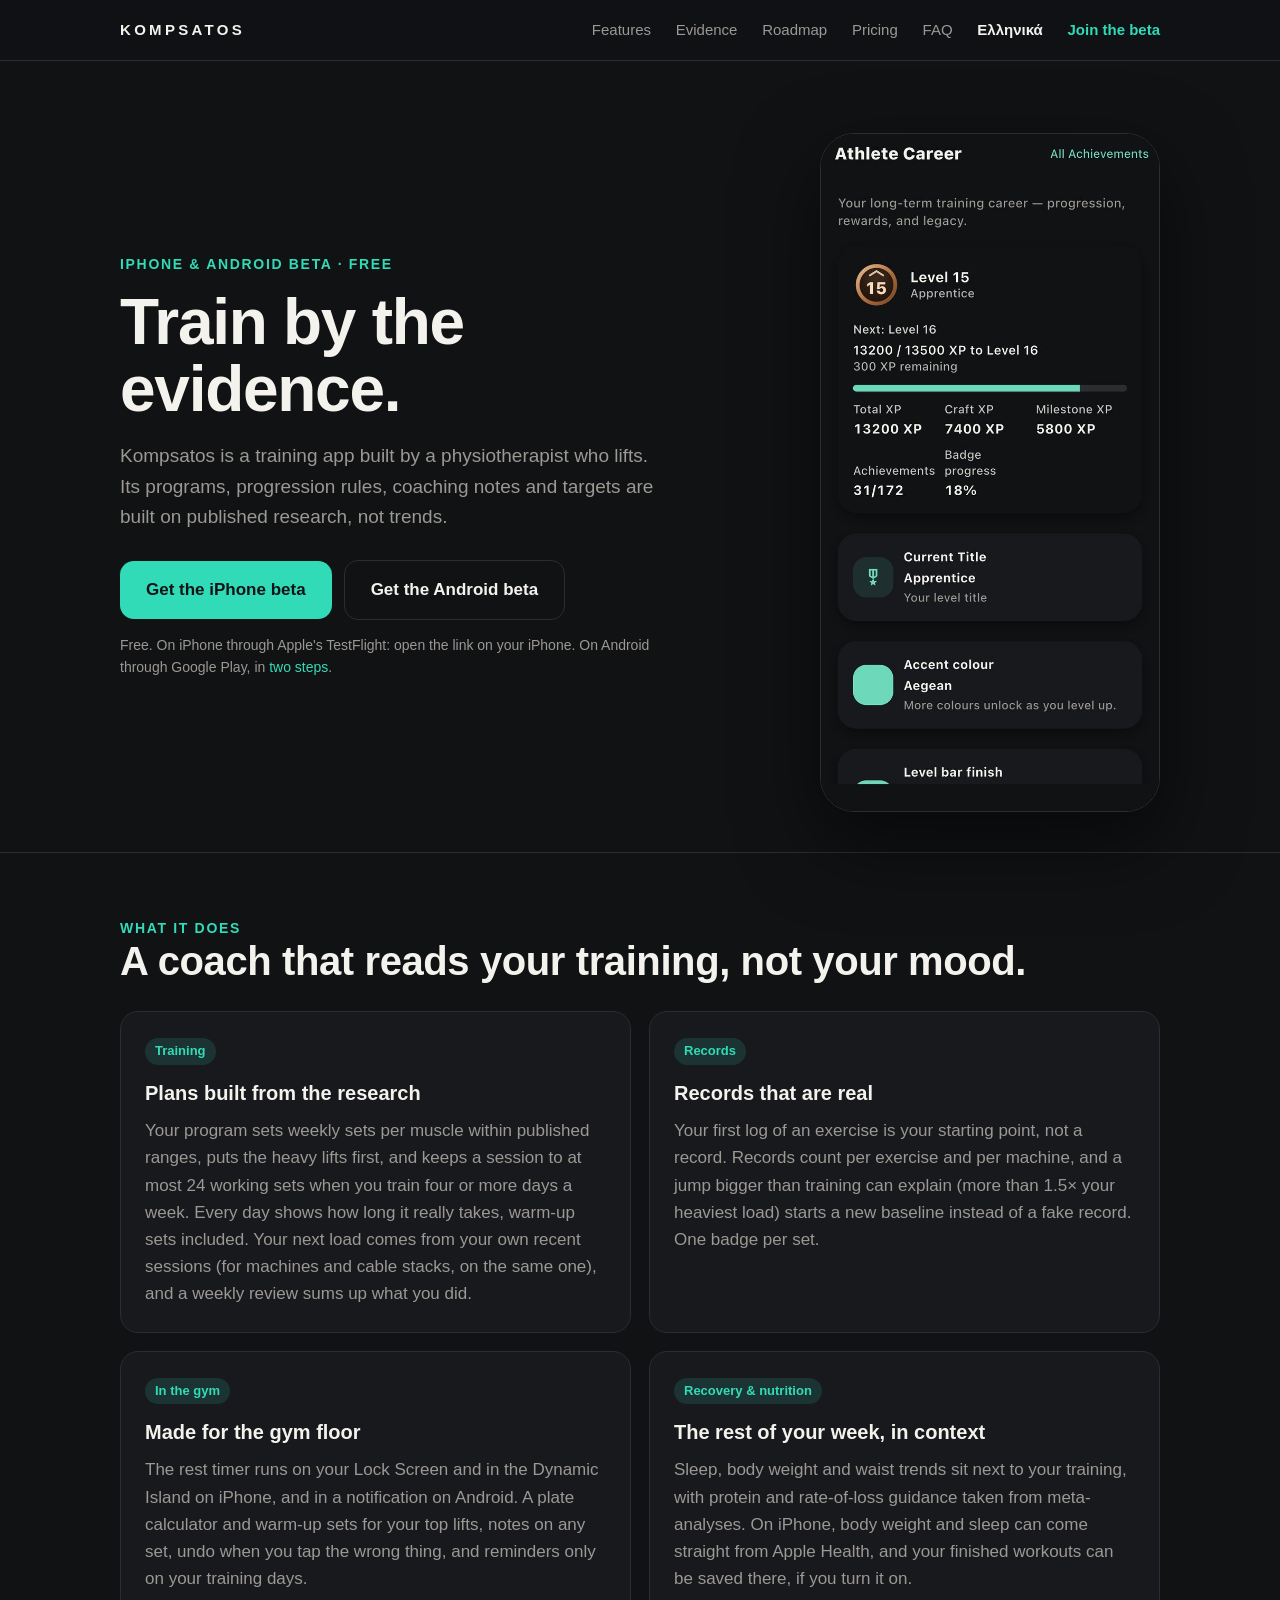
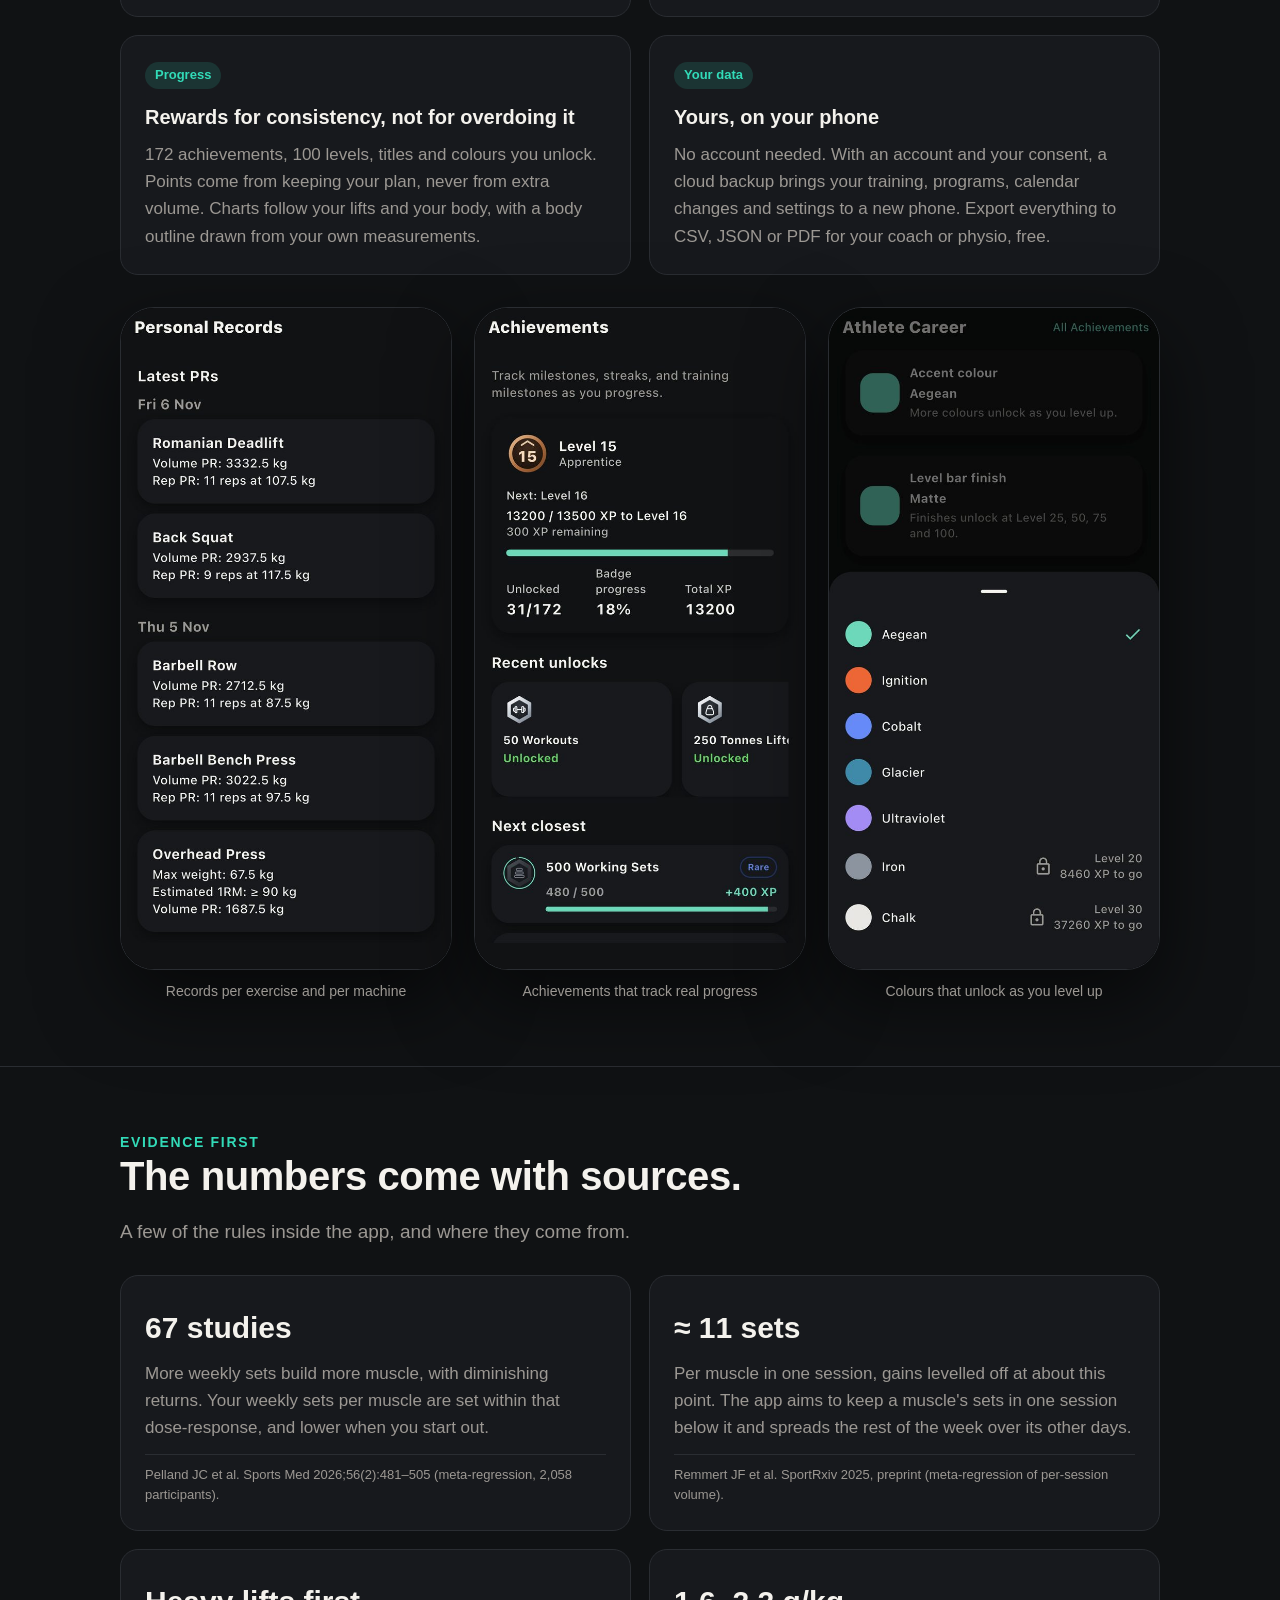
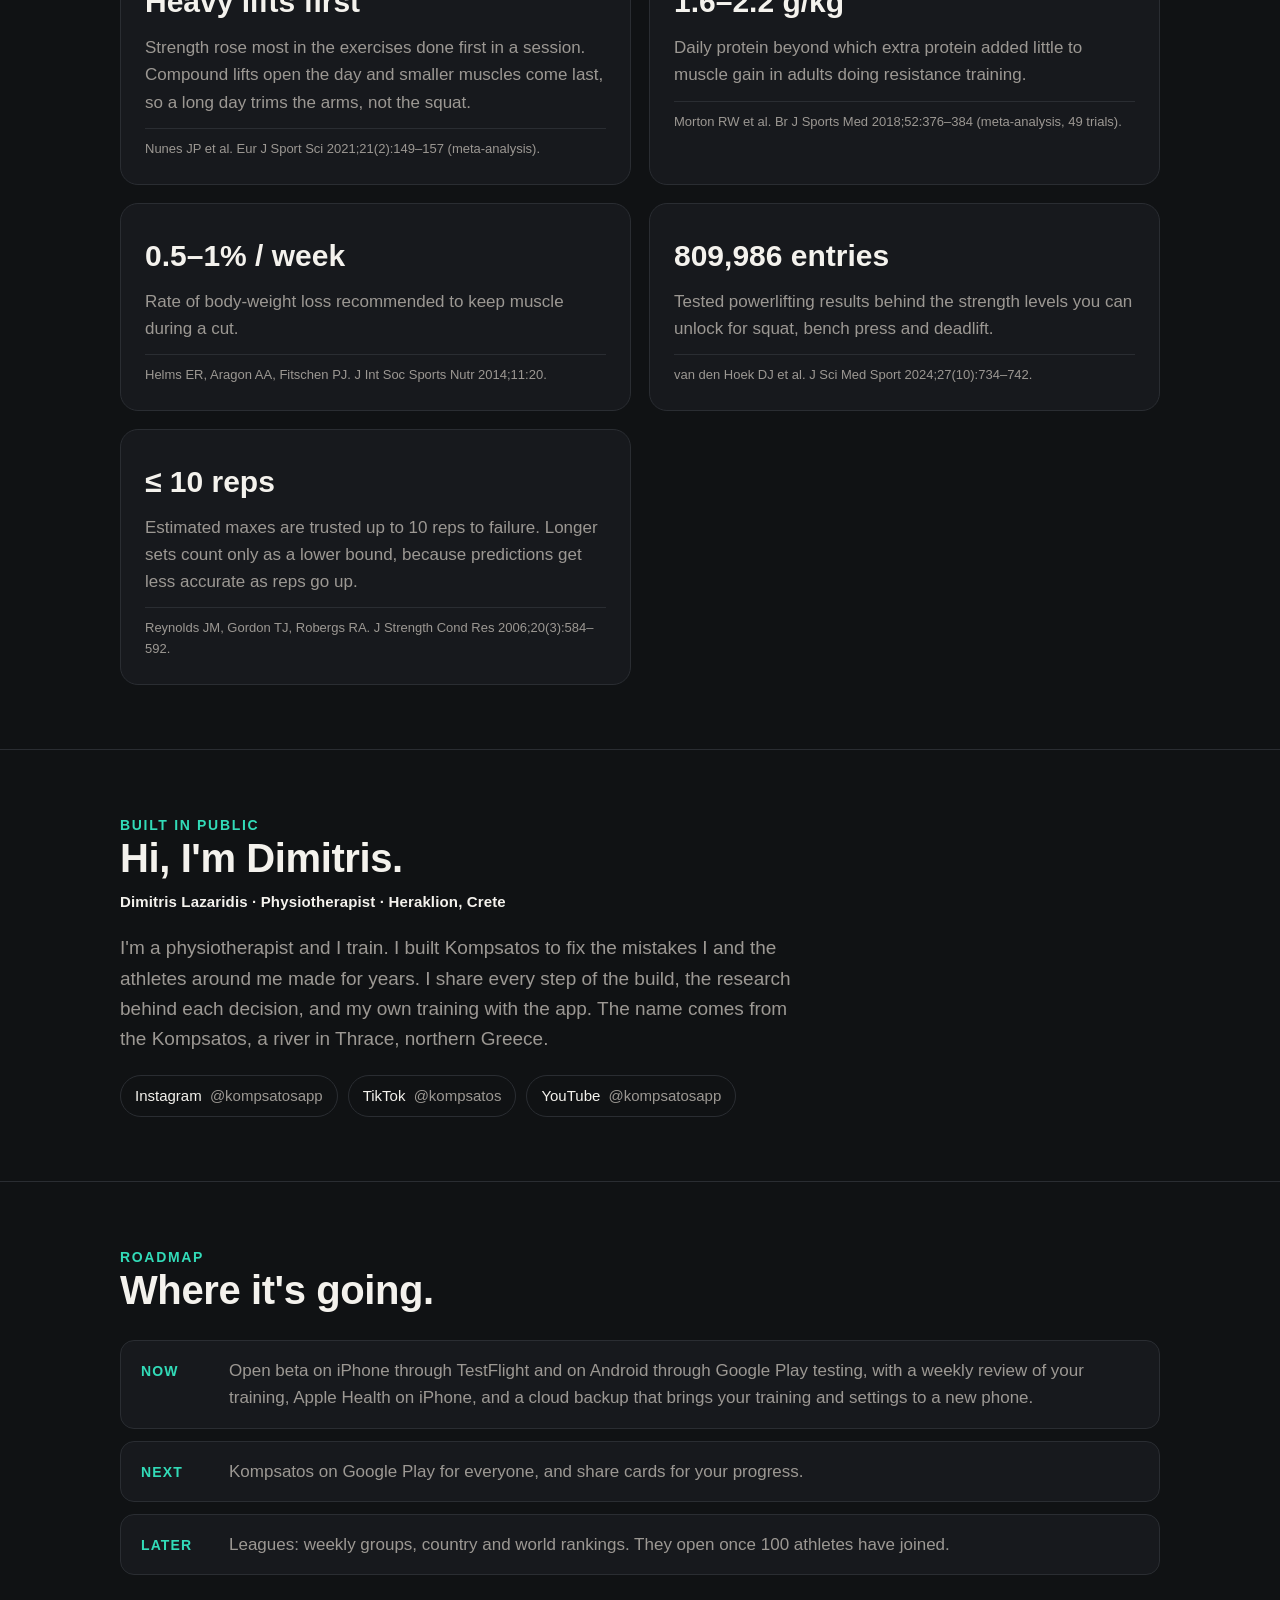
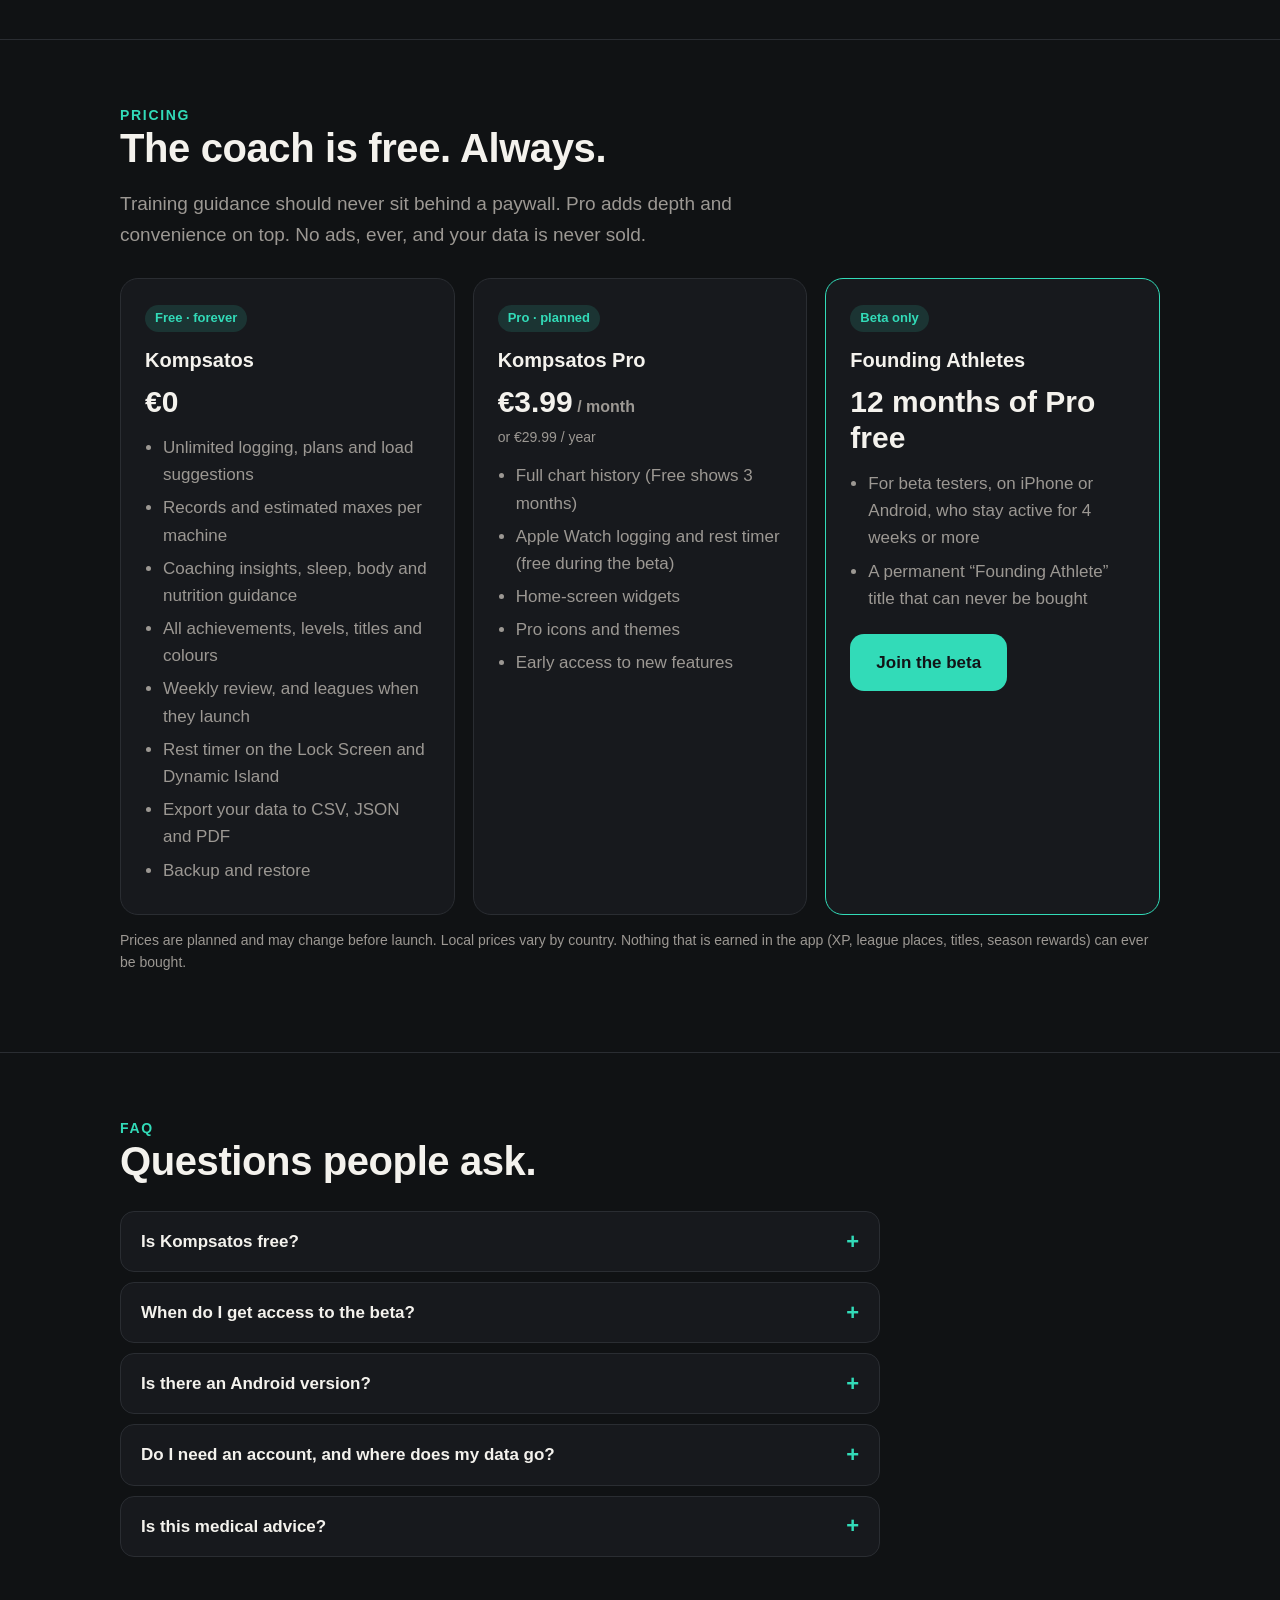
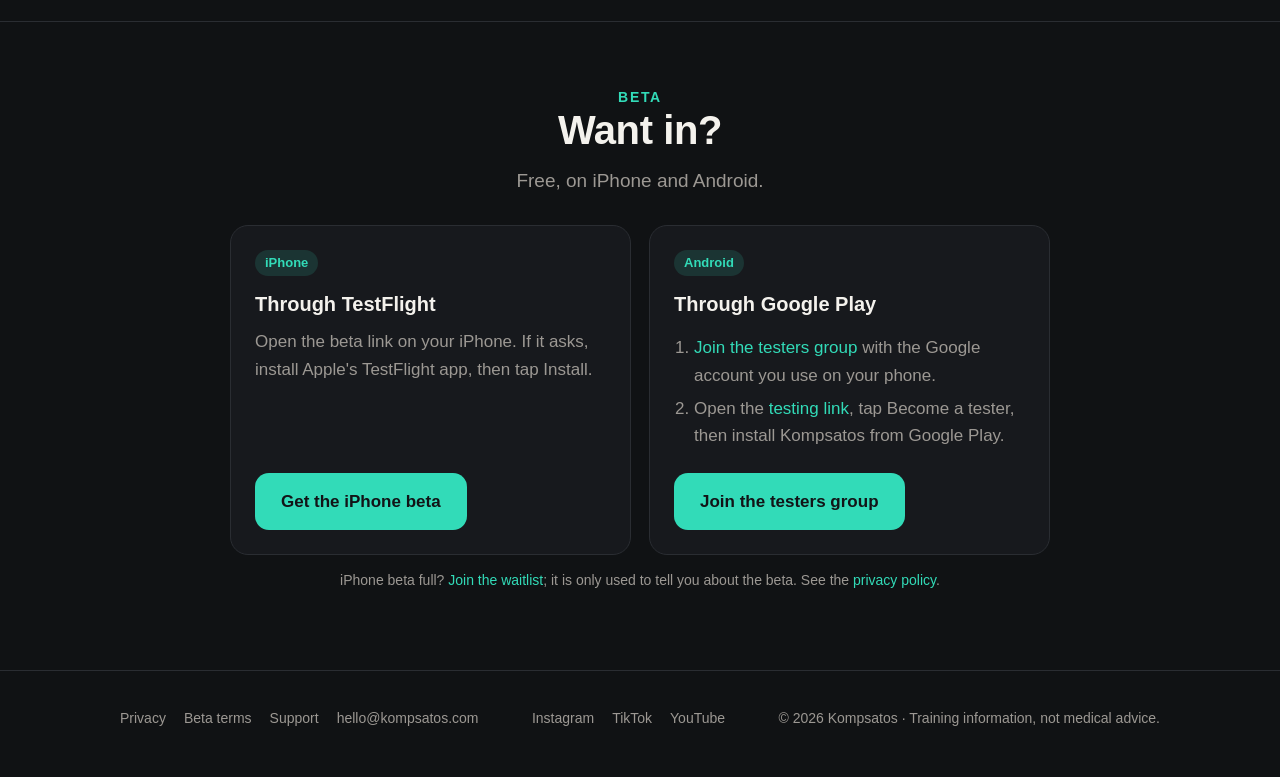
==== commit 027d58ed: "Pricing: Apple Watch free during the beta" ====
--- a/index.html
+++ b/index.html
@@ -256,7 +256,7 @@
           <div class="fine" style="margin-top:0">or €29.99 / year</div>
           <ul>
             <li>Full chart history (Free shows 3 months)</li>
-            <li>Apple Watch logging and rest timer</li>
+            <li>Apple Watch logging and rest timer (free during the beta)</li>
             <li>Home-screen widgets</li>
             <li>Pro icons and themes</li>
             <li>Early access to new features</li>
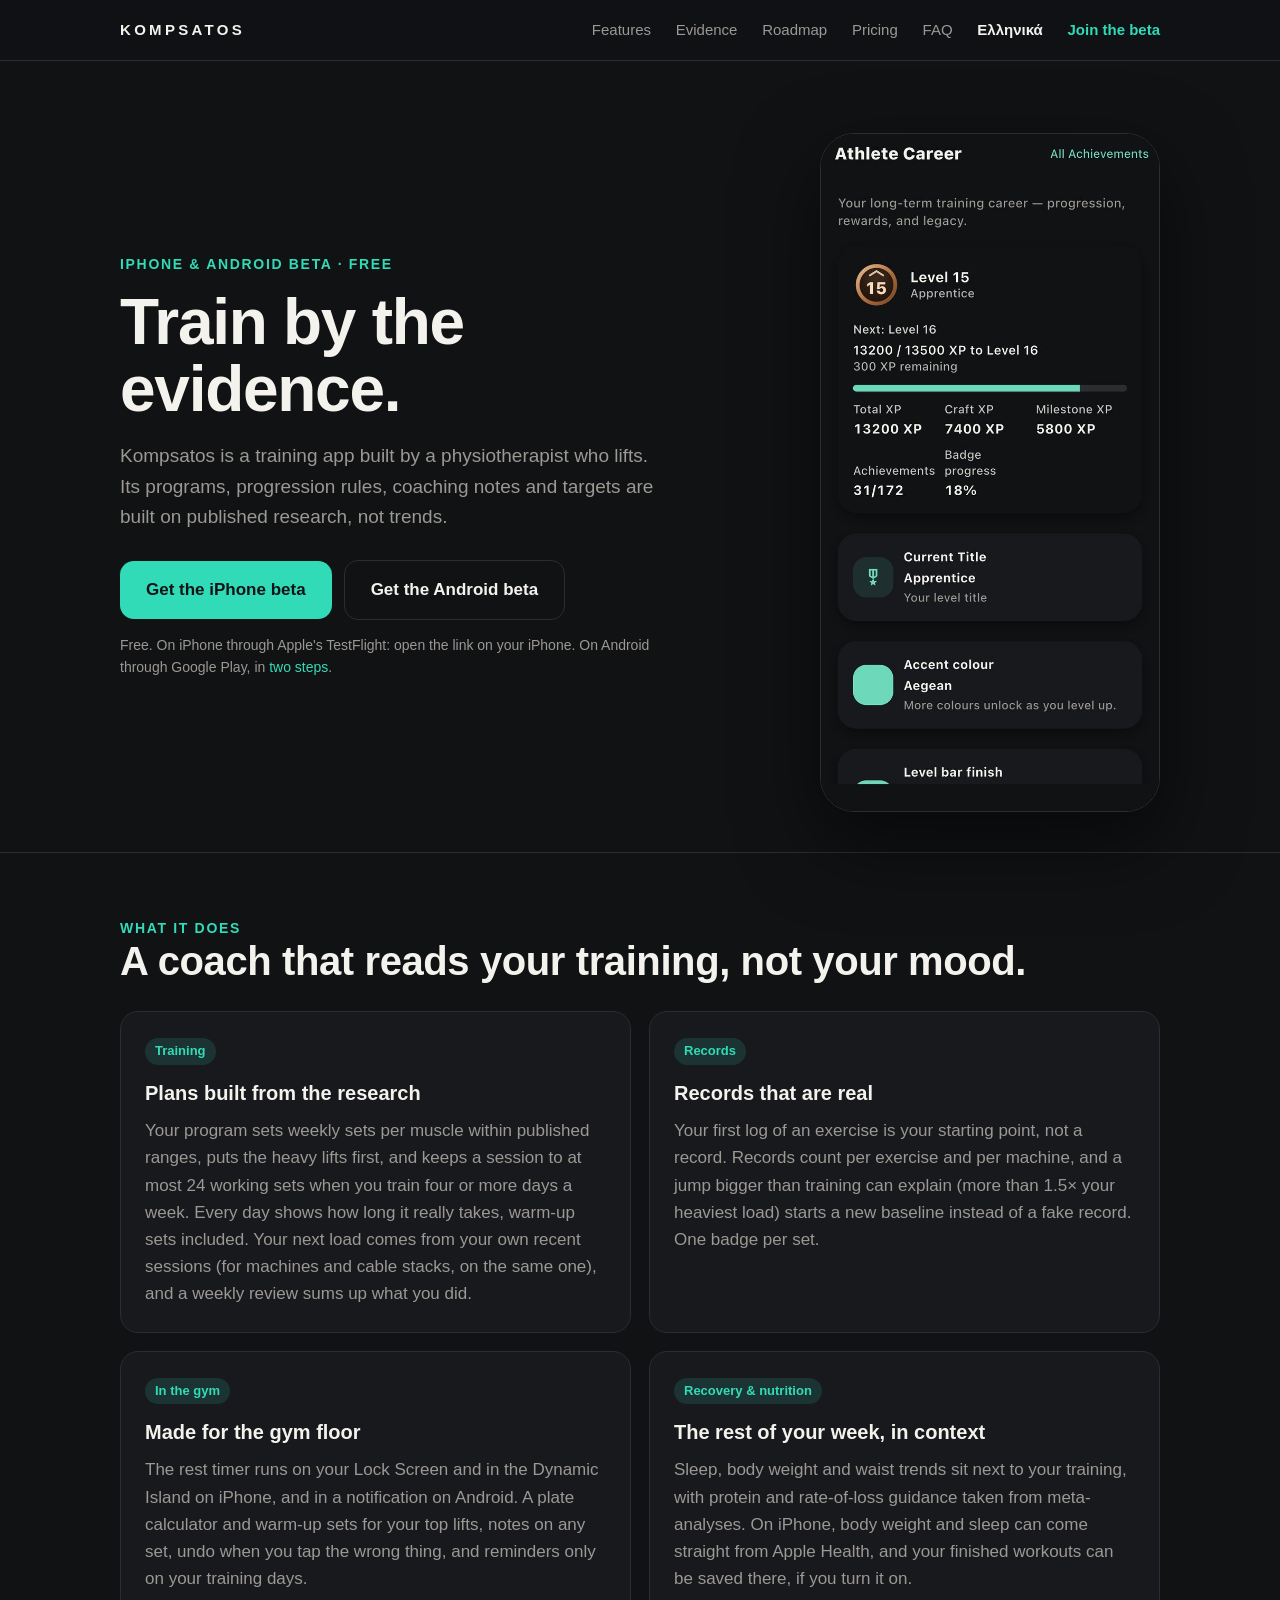
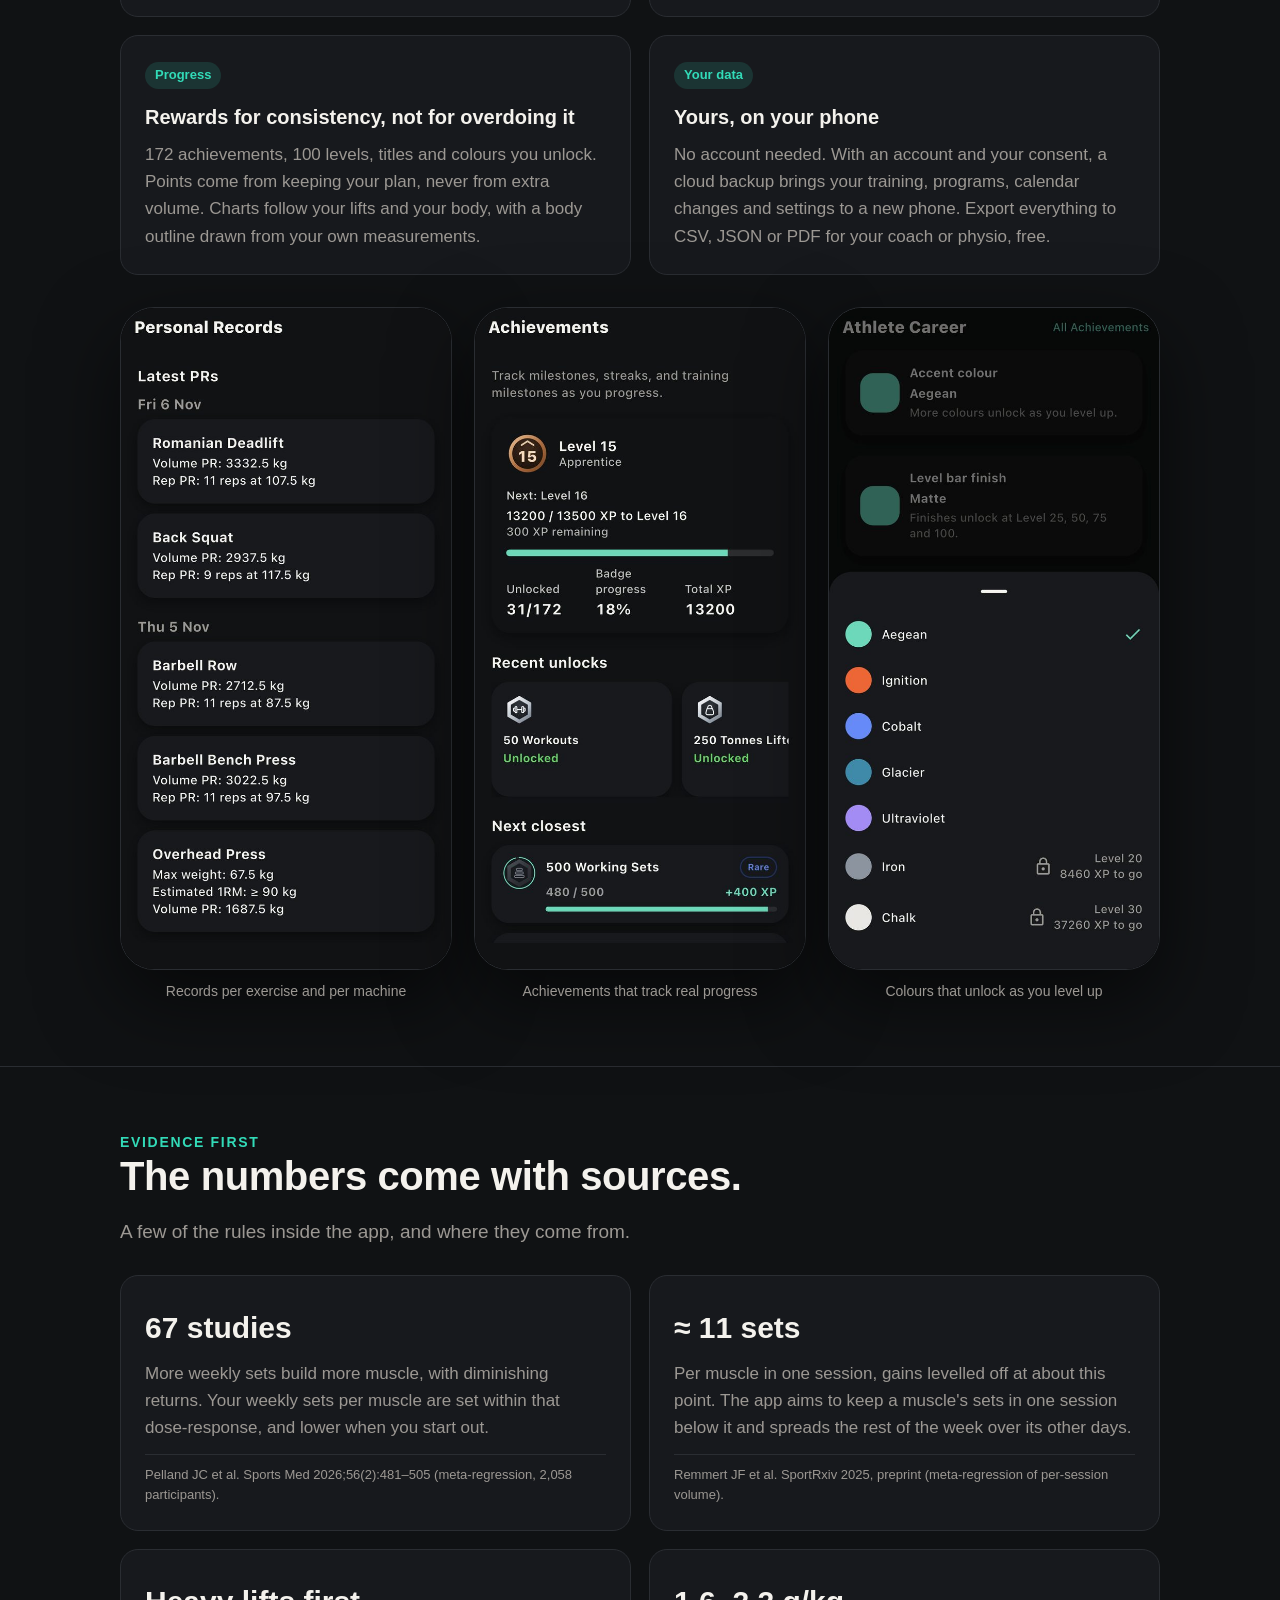
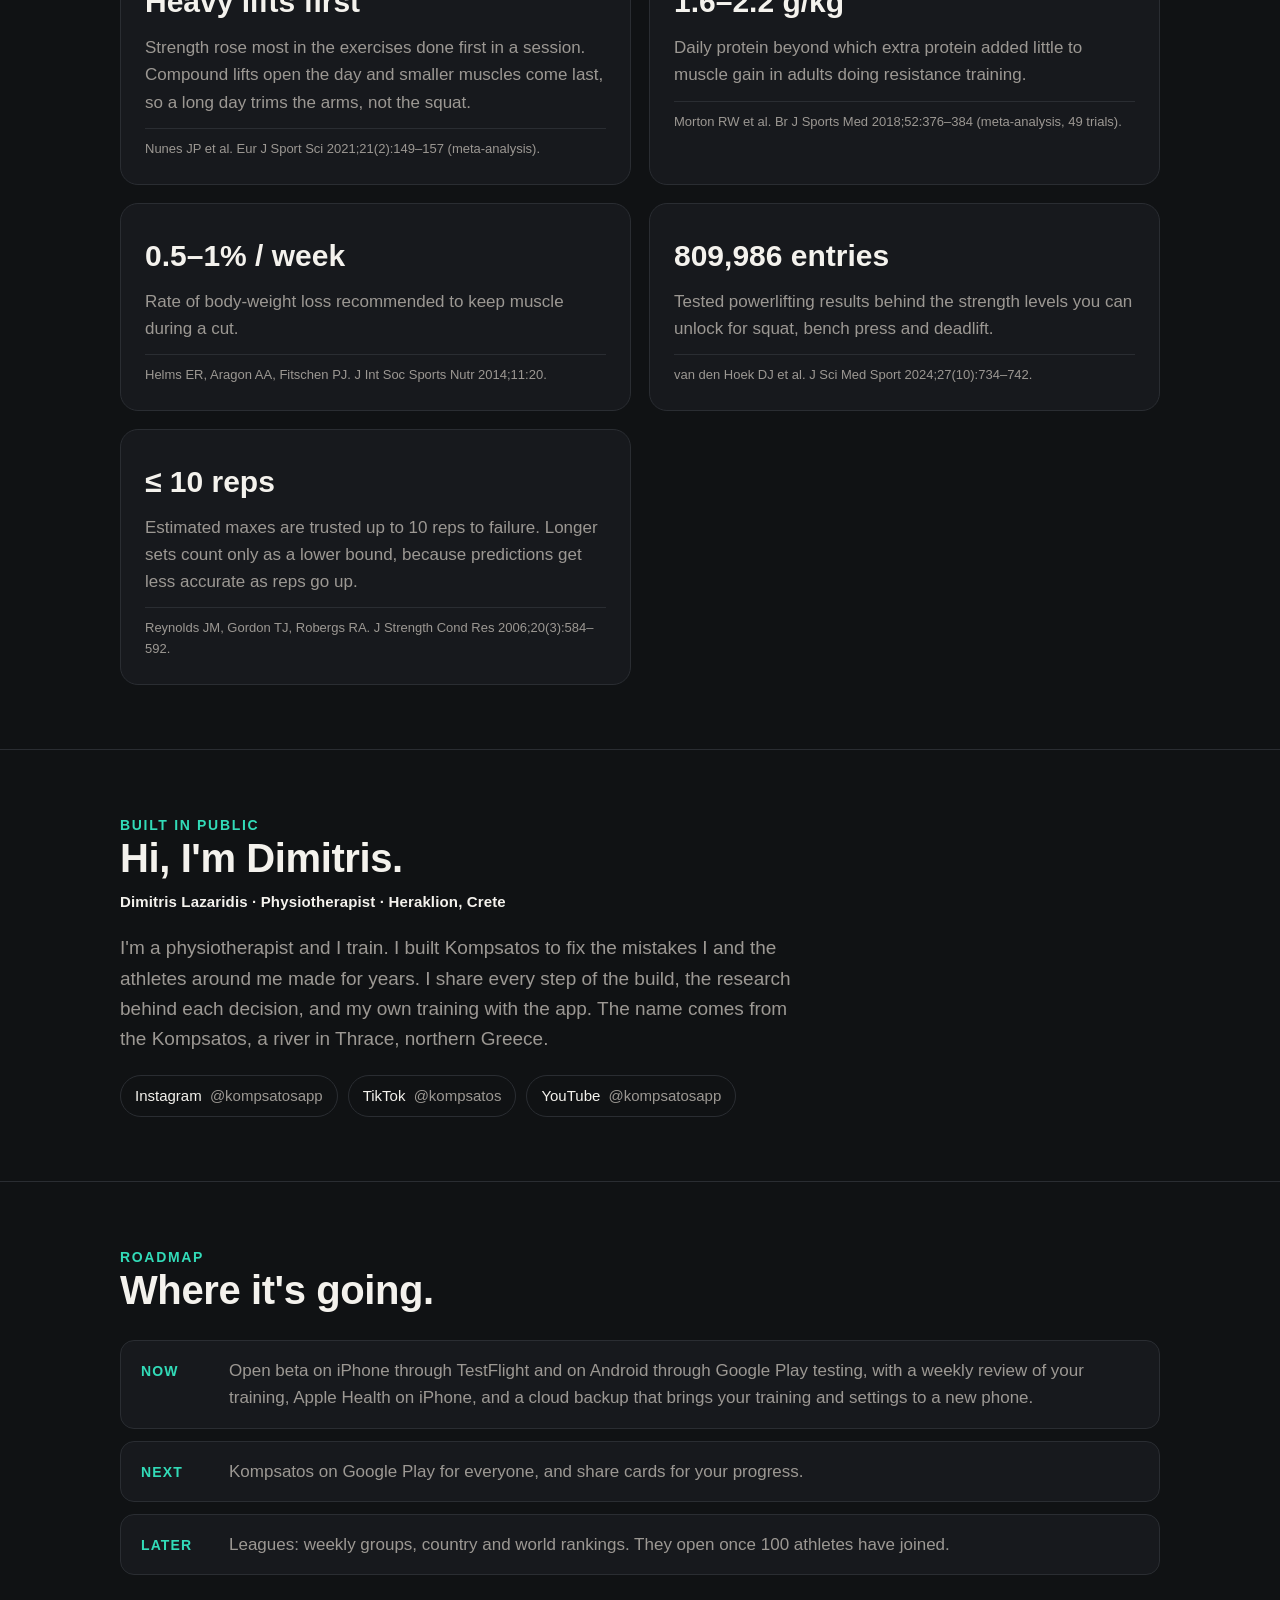
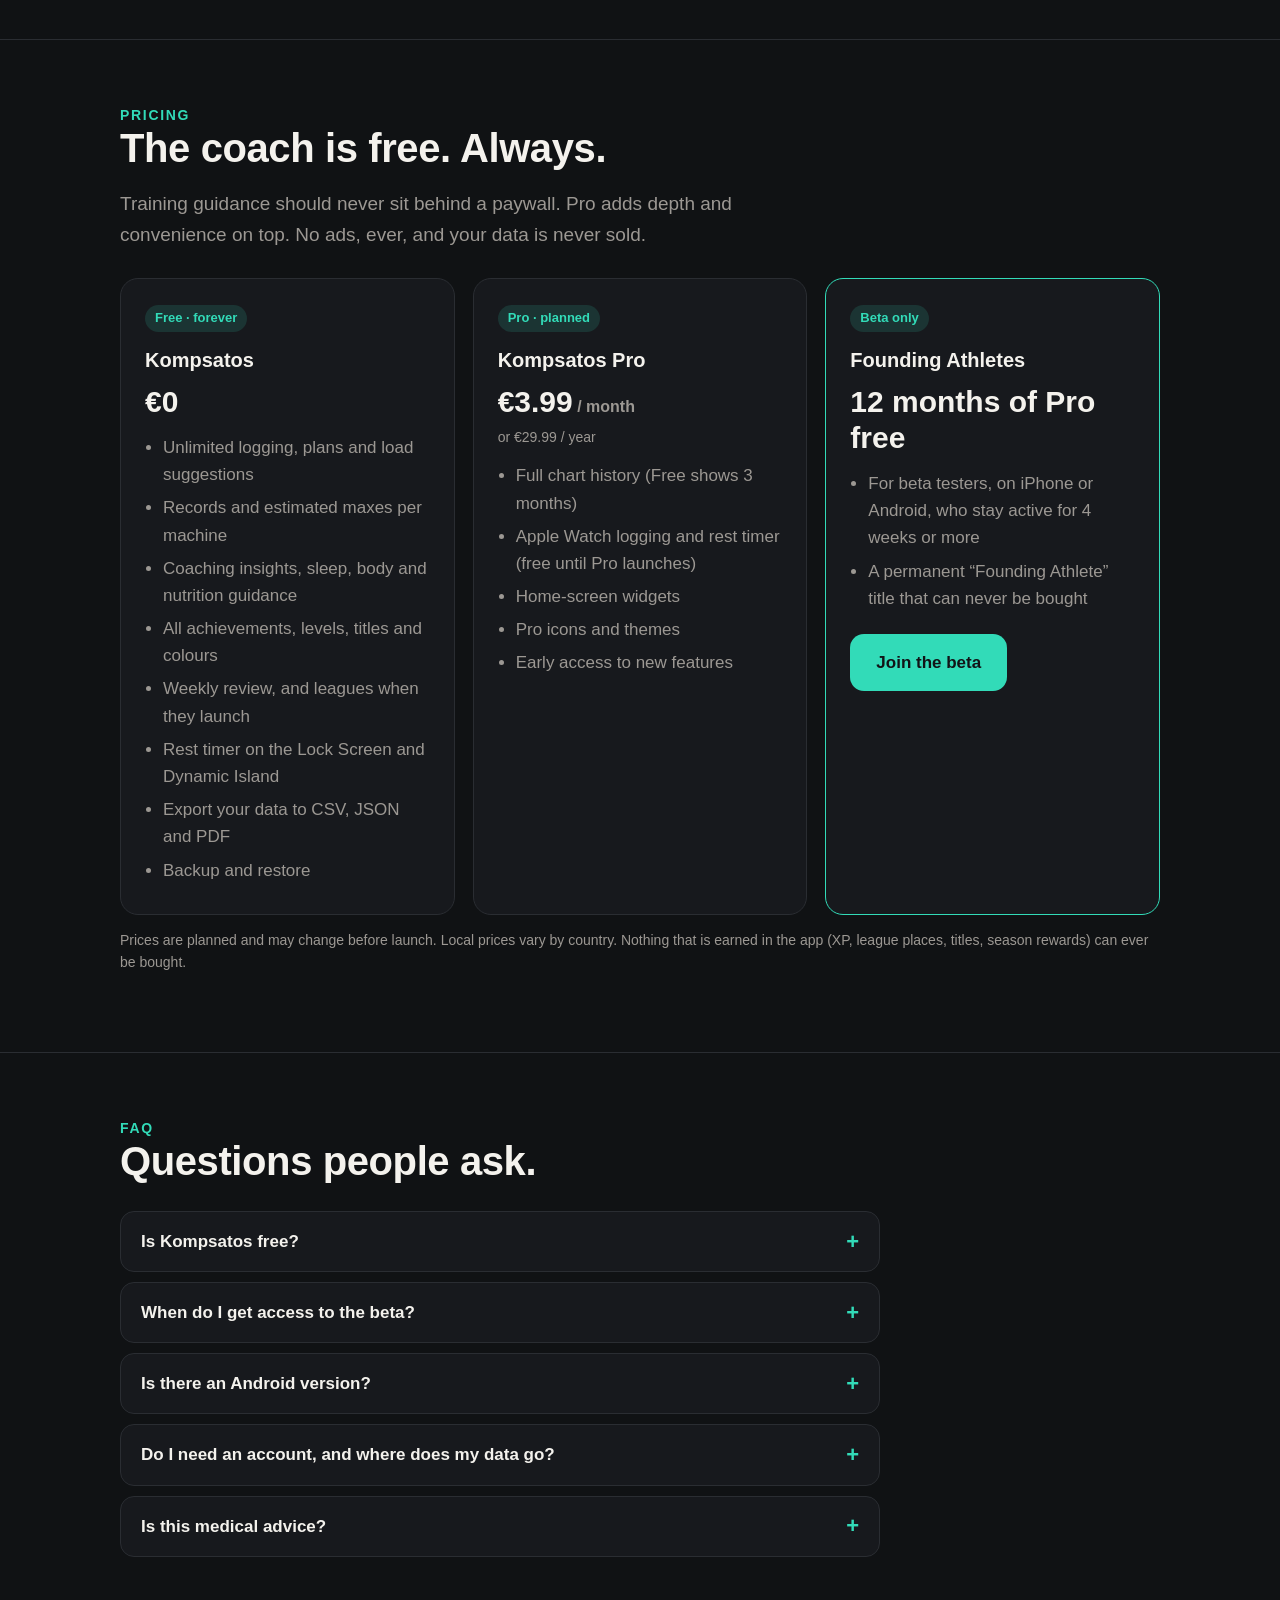
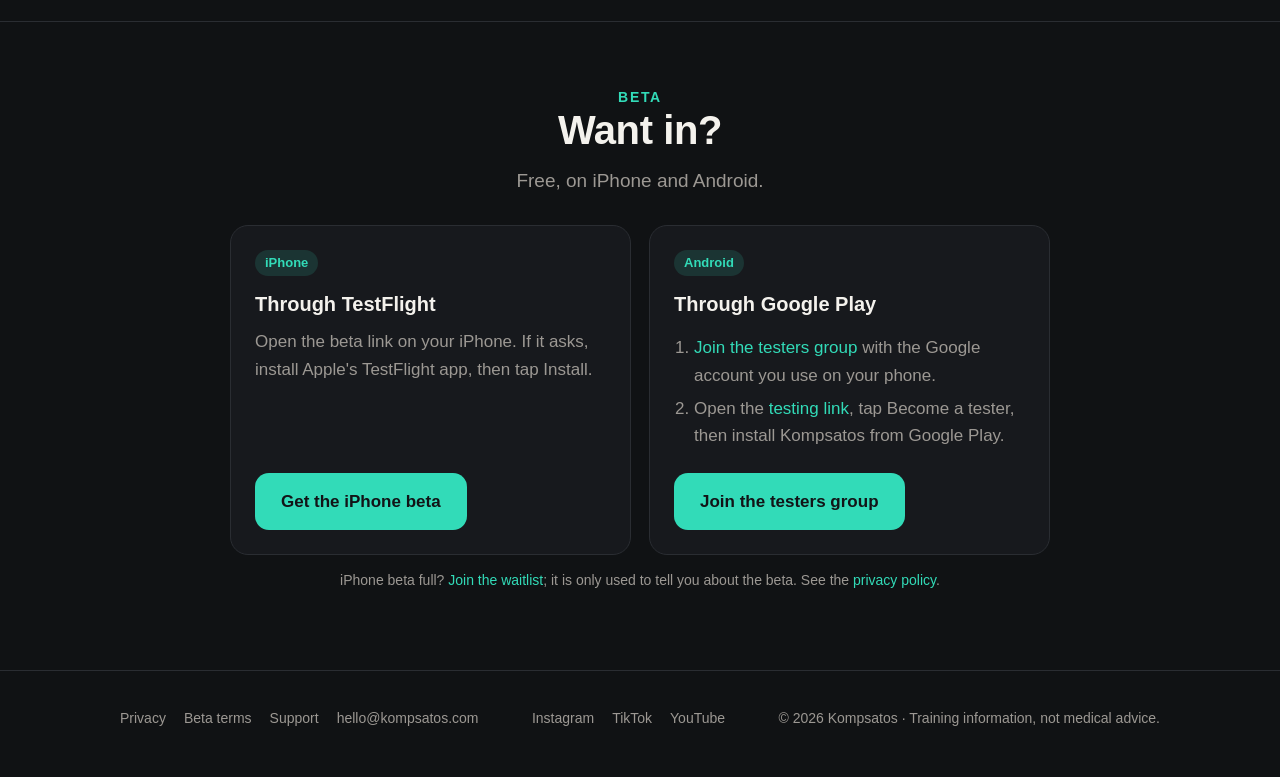
==== commit 145b9188: "Pricing: Apple Watch free until Pro launches" ====
--- a/index.html
+++ b/index.html
@@ -256,7 +256,7 @@
           <div class="fine" style="margin-top:0">or €29.99 / year</div>
           <ul>
             <li>Full chart history (Free shows 3 months)</li>
-            <li>Apple Watch logging and rest timer (free during the beta)</li>
+            <li>Apple Watch logging and rest timer (free until Pro launches)</li>
             <li>Home-screen widgets</li>
             <li>Pro icons and themes</li>
             <li>Early access to new features</li>
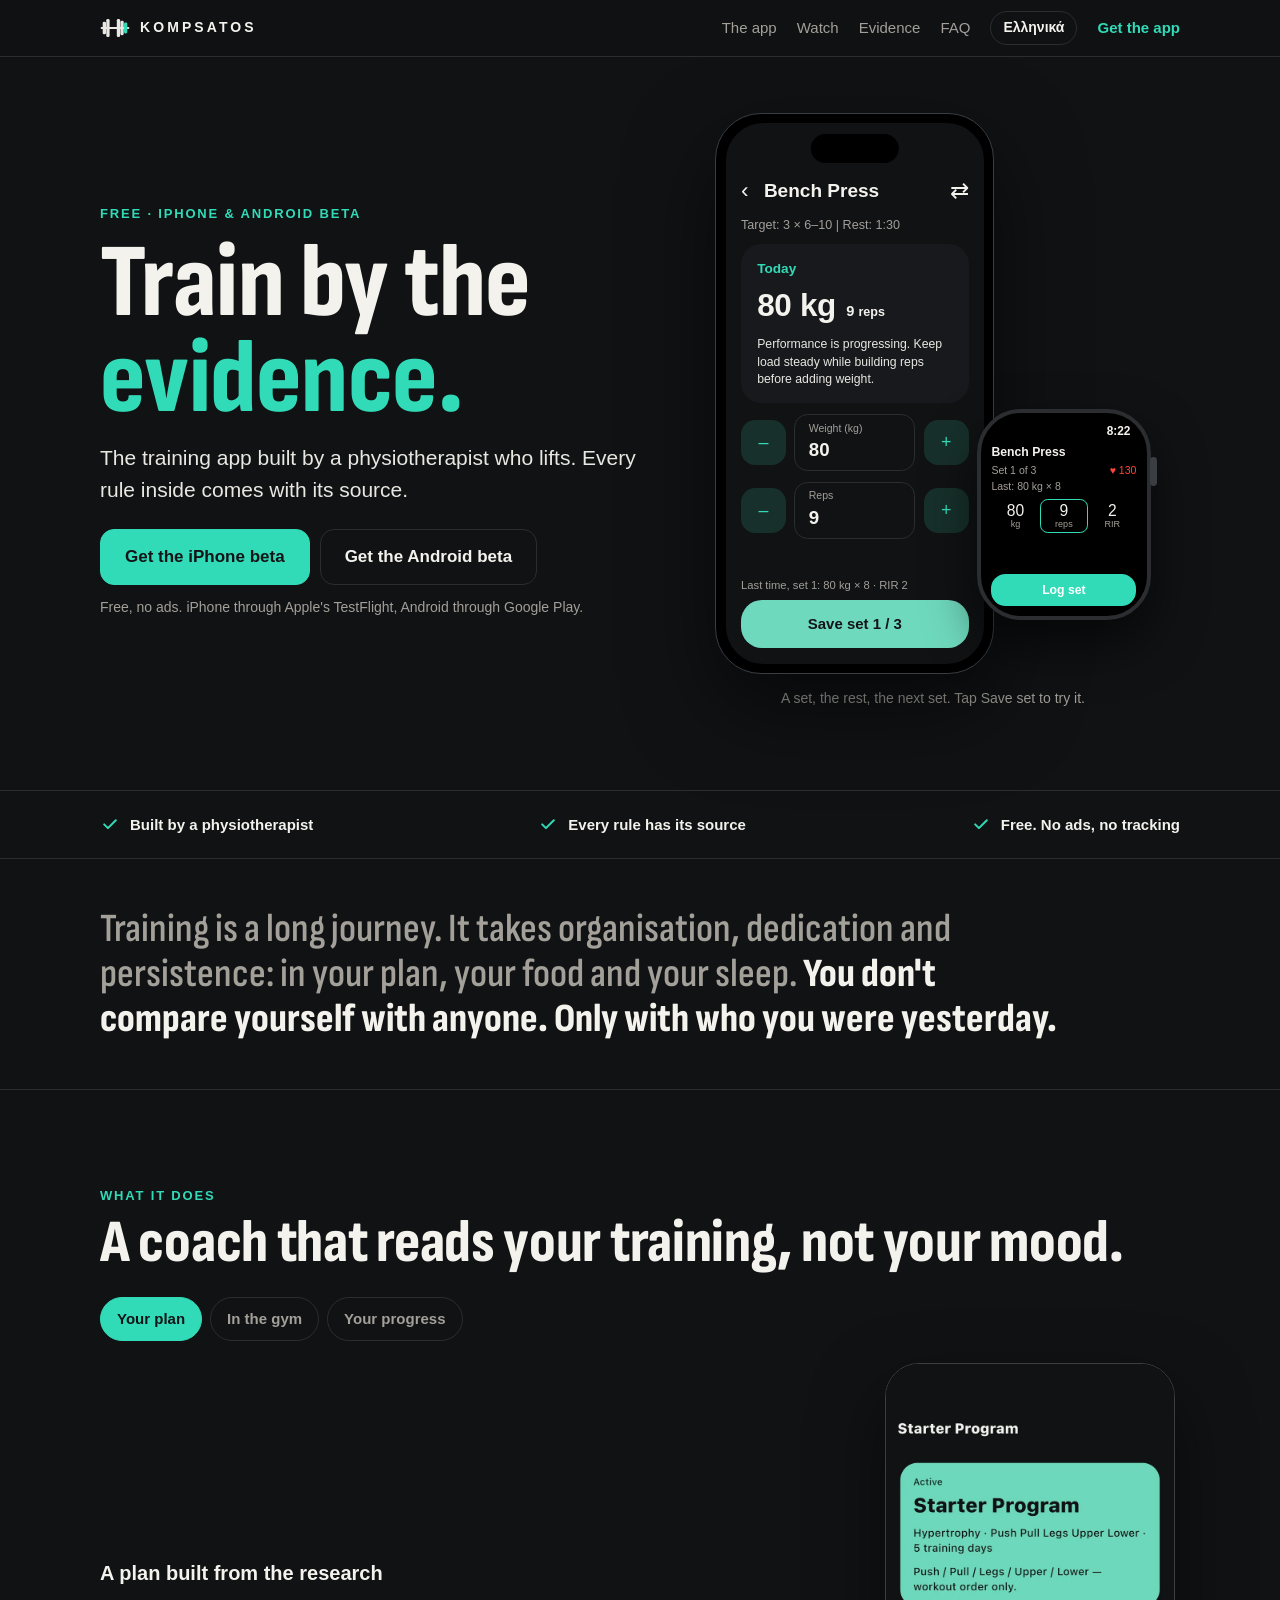
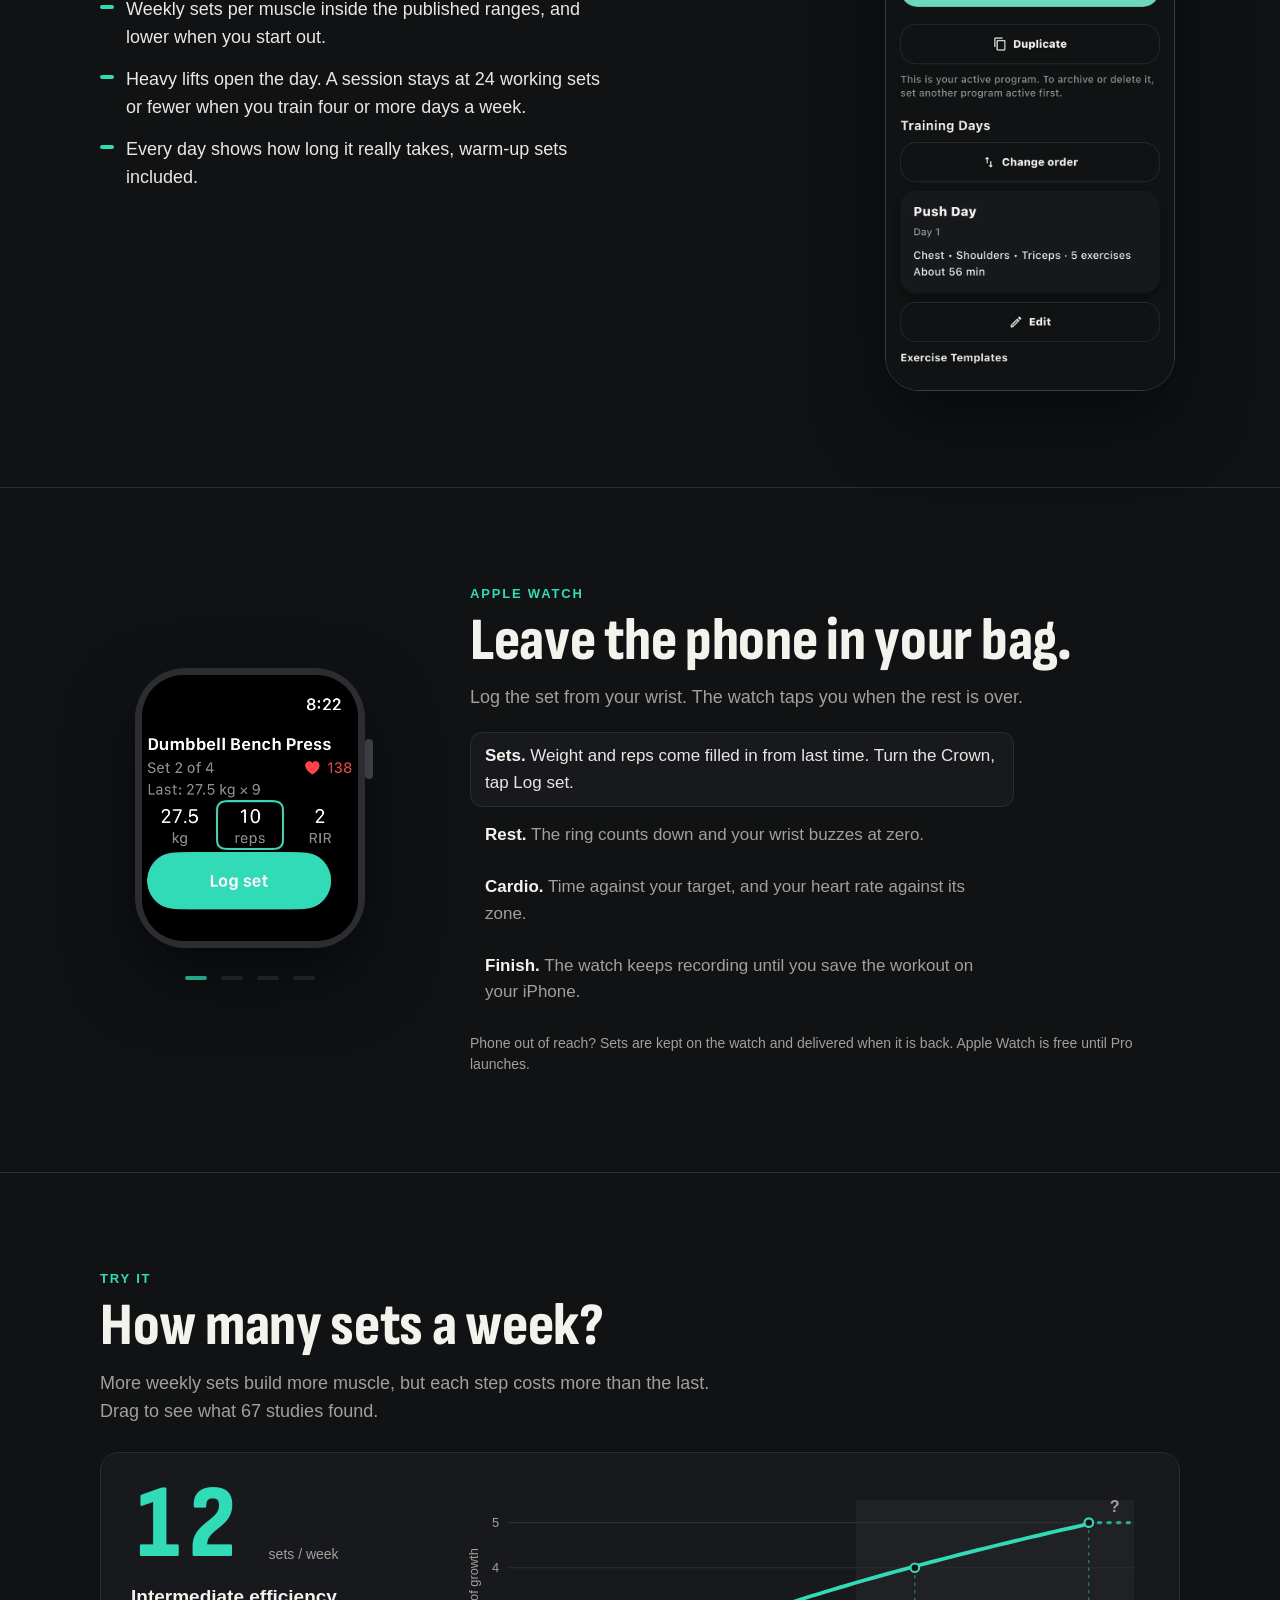
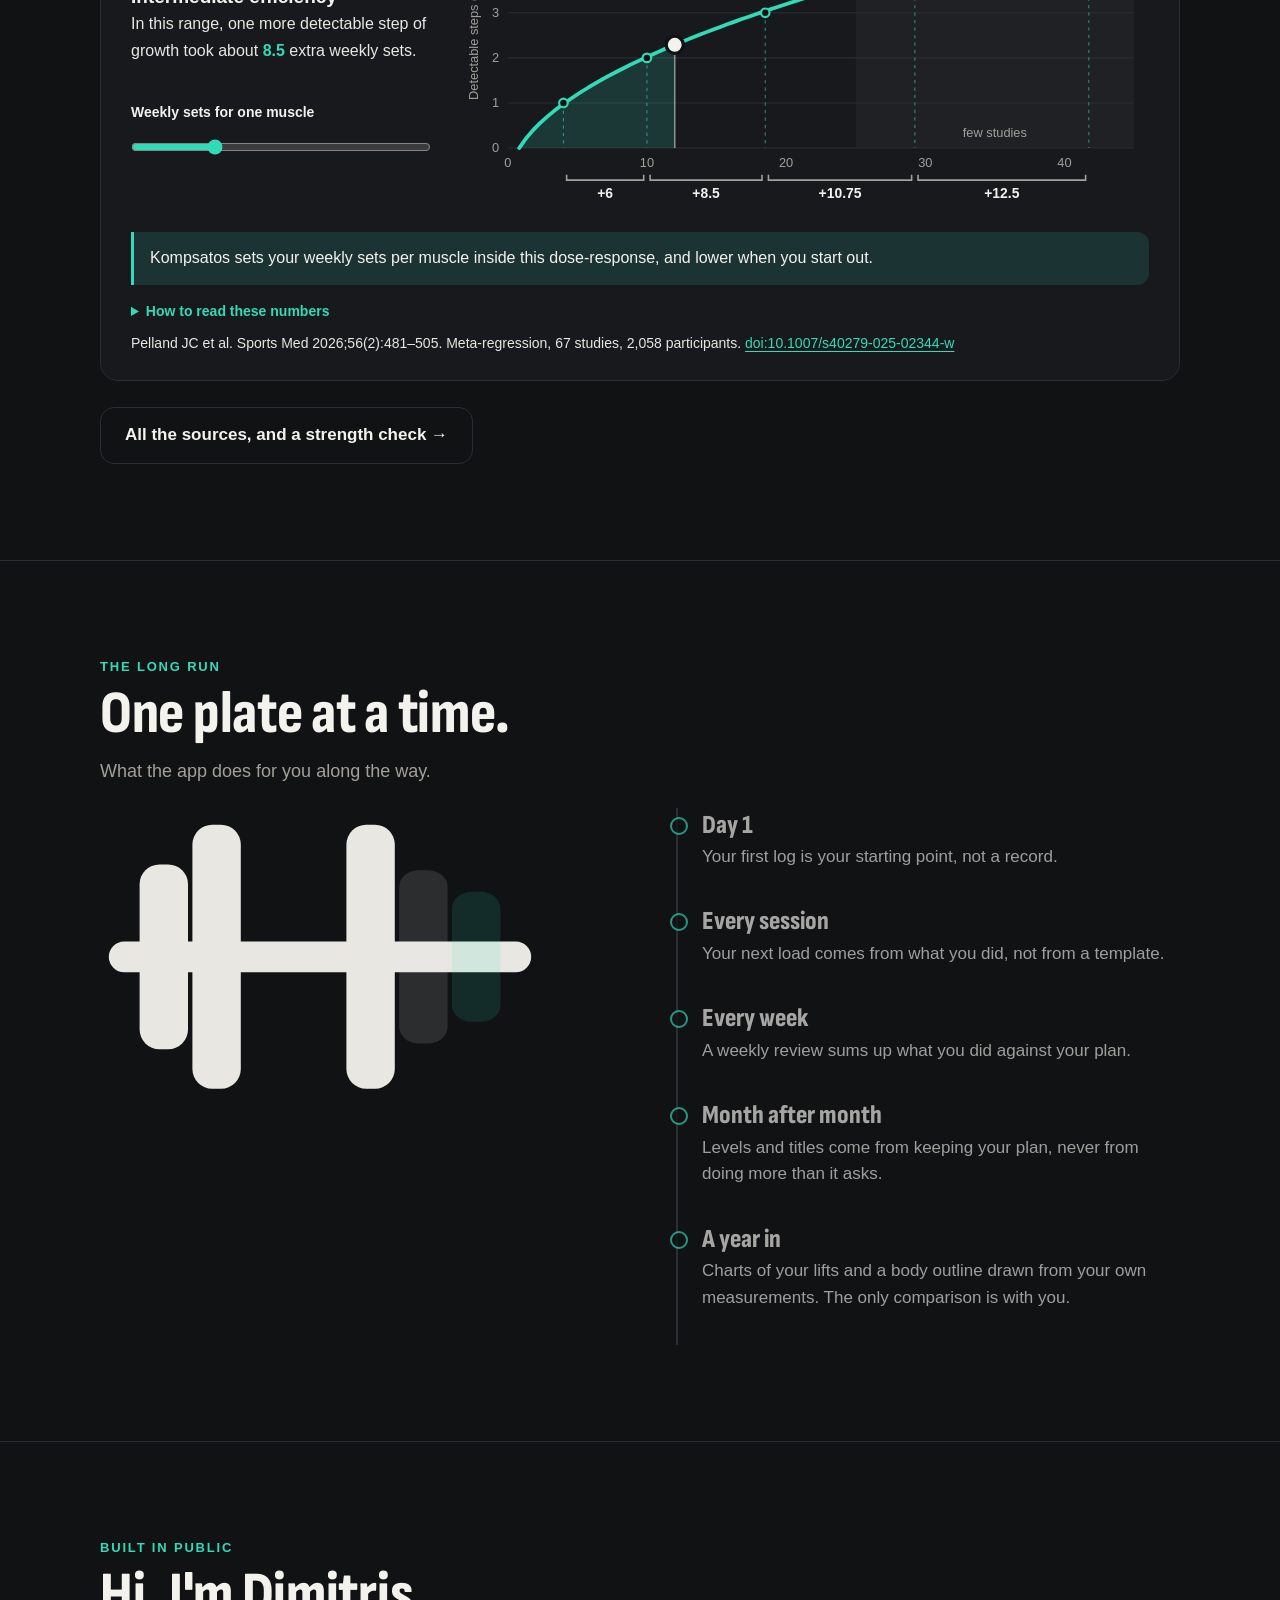
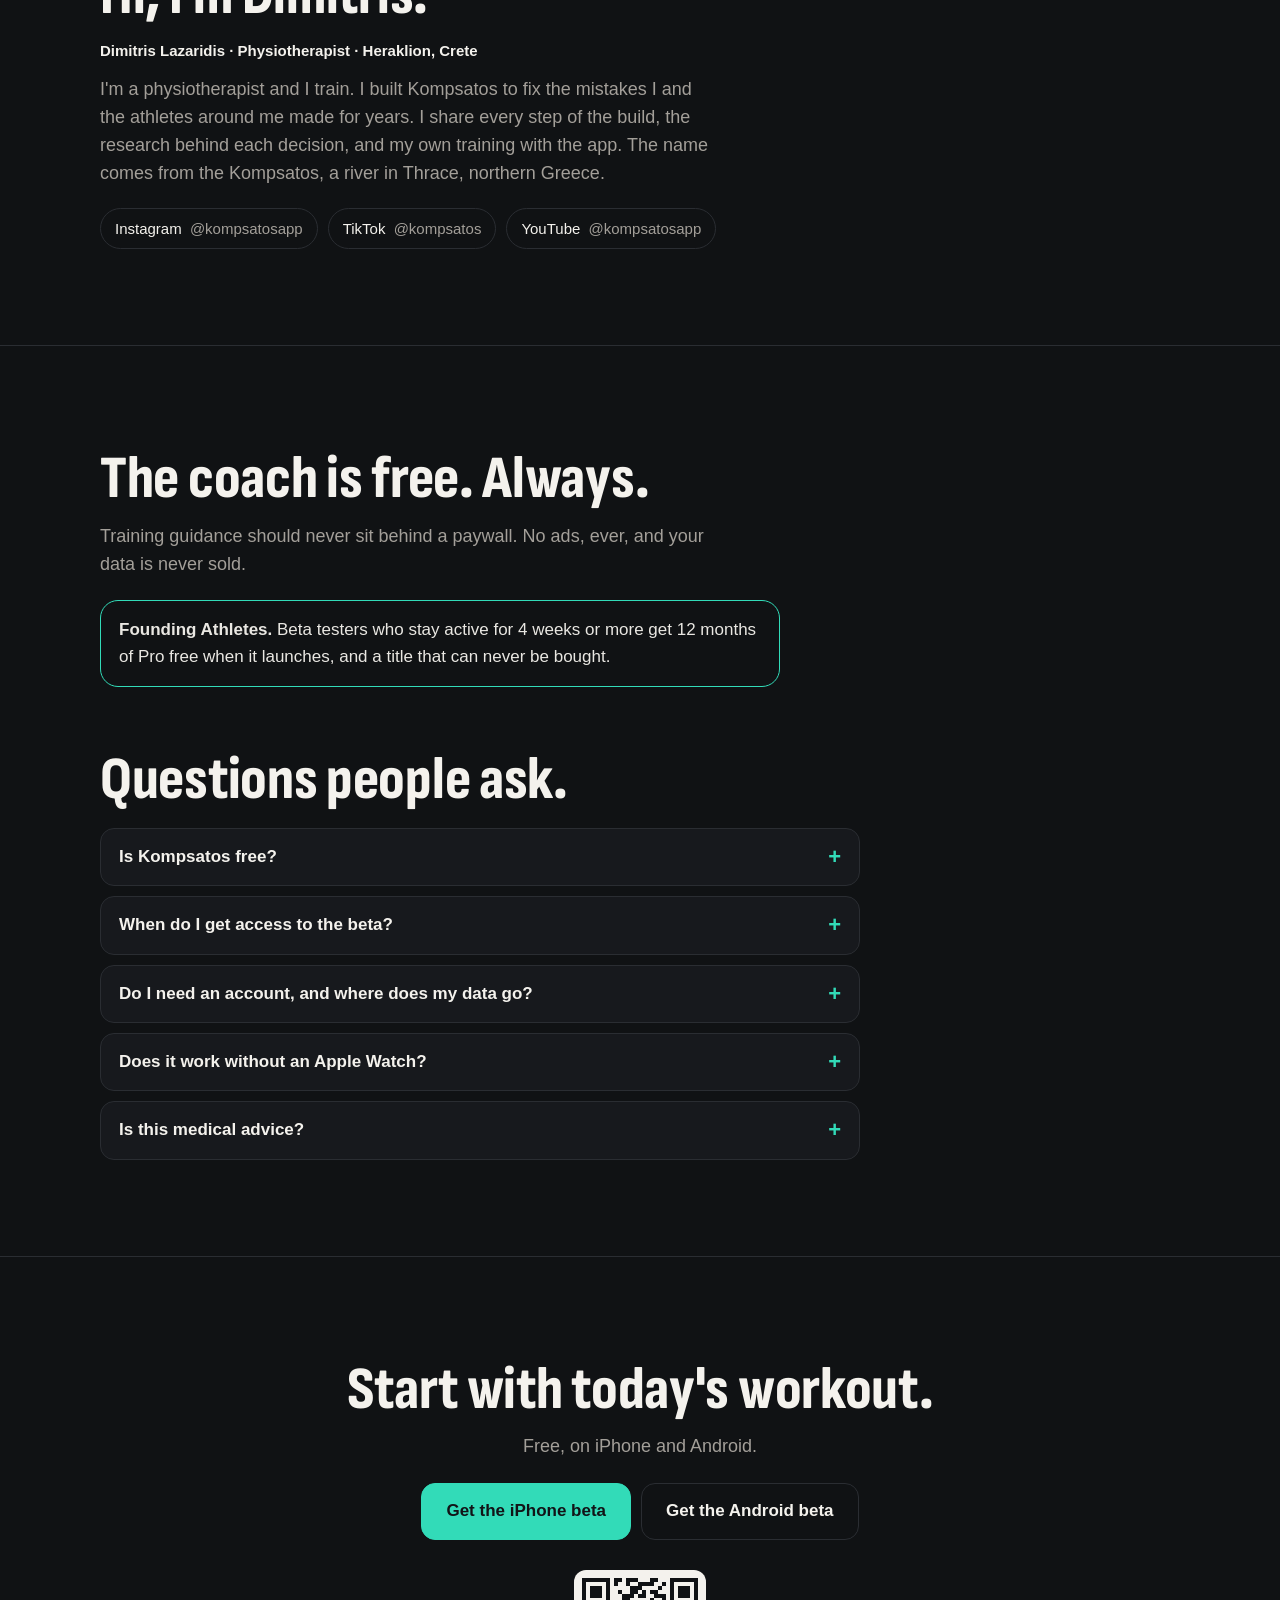
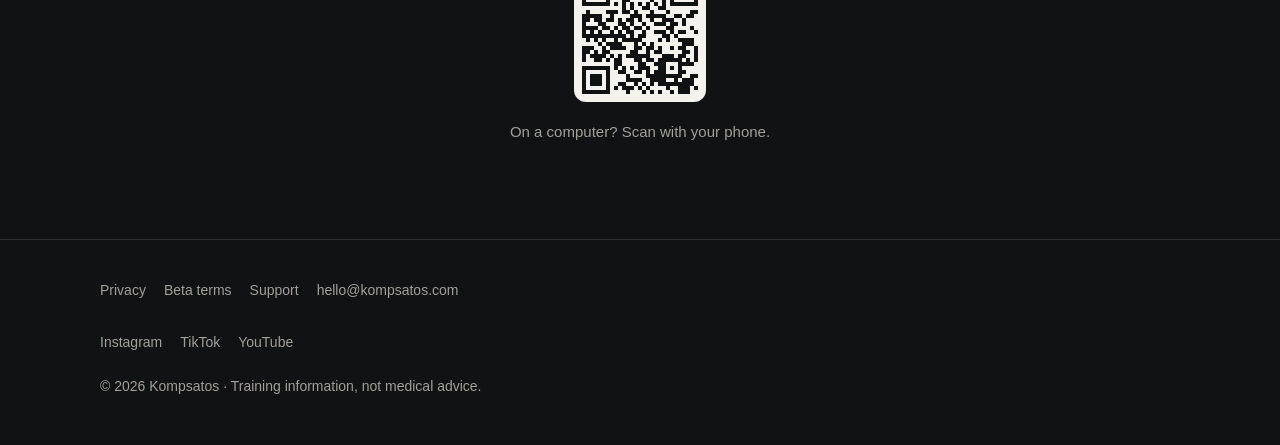
==== commit 1f249c6d: "Site v2: live demo, weekly-sets explorer, Apple Watch, evidence page - Home (EN, EL): animated set-l" ====
--- a/index.html
+++ b/index.html
@@ -1,10 +1,11 @@
 <!doctype html>
-<html lang="en">
+<html lang="en" data-os="desktop">
 <head>
   <meta charset="utf-8">
-  <meta name="viewport" content="width=device-width, initial-scale=1">
+  <meta name="viewport" content="width=device-width, initial-scale=1, viewport-fit=cover">
+  <script>try{var l=localStorage.getItem('kLang');if(!l&&(navigator.language||'').toLowerCase().indexOf('el')===0)location.replace('el/'+location.hash)}catch(e){}</script>
   <title>Kompsatos — evidence-based training app for iPhone and Android</title>
-  <meta name="description" content="Kompsatos is a training app built by a physiotherapist who lifts. Progression, records, recovery and nutrition guidance grounded in published research. Join the beta on iPhone or Android.">
+  <meta name="description" content="Kompsatos is a training app built by a physiotherapist who lifts. Plans, load suggestions, records and an Apple Watch app, each rule with its source. Free on iPhone and Android.">
   <link rel="canonical" href="https://www.kompsatos.com/">
   <link rel="alternate" hreflang="en" href="https://www.kompsatos.com/">
   <link rel="alternate" hreflang="el" href="https://www.kompsatos.com/el/">
@@ -14,332 +15,367 @@
   <meta property="og:locale" content="en_US">
   <meta property="og:locale:alternate" content="el_GR">
   <meta property="og:title" content="Kompsatos — evidence-based training app for iPhone and Android">
-  <meta property="og:description" content="A training app built by a physiotherapist who lifts. Every rule inside comes with its source. Join the beta on iPhone or Android.">
+  <meta property="og:description" content="Kompsatos is a training app built by a physiotherapist who lifts. Plans, load suggestions, records and an Apple Watch app, each rule with its source. Free on iPhone and Android.">
   <meta property="og:url" content="https://www.kompsatos.com/">
   <meta property="og:image" content="https://www.kompsatos.com/og.png">
   <meta property="og:image:width" content="1200">
   <meta property="og:image:height" content="630">
-  <meta property="og:image:alt" content="Kompsatos: train by the evidence. Evidence-based training app for iPhone and Android, built by a physiotherapist.">
+  <meta property="og:image:alt" content="Train by the evidence. Kompsatos.">
   <meta name="twitter:card" content="summary_large_image">
   <meta name="twitter:title" content="Kompsatos — evidence-based training app for iPhone and Android">
-  <meta name="twitter:description" content="A training app built by a physiotherapist who lifts. Every rule inside comes with its source. Join the beta on iPhone or Android.">
+  <meta name="twitter:description" content="Kompsatos is a training app built by a physiotherapist who lifts. Plans, load suggestions, records and an Apple Watch app, each rule with its source. Free on iPhone and Android.">
   <meta name="twitter:image" content="https://www.kompsatos.com/og.png">
   <meta name="theme-color" content="#101214">
   <link rel="icon" href="/favicon.ico" sizes="32x32">
   <link rel="icon" href="/favicon.svg" type="image/svg+xml">
   <link rel="apple-touch-icon" href="/apple-touch-icon.png">
-  <link rel="stylesheet" href="styles.css">
+  <link rel="preload" href="fonts/sofia-sans-condensed-latin.woff2" as="font" type="font/woff2" crossorigin>
+  <link rel="stylesheet" href="v2.css">
   <script type="application/ld+json">
+{
+ "@context": "https://schema.org",
+ "@graph": [
   {
-    "@context": "https://schema.org",
-    "@graph": [
-      {
-        "@type": "Organization",
-        "@id": "https://www.kompsatos.com/#org",
-        "name": "Kompsatos",
-        "alternateName": ["KOMPSATOS", "Kompsatos app"],
-        "url": "https://www.kompsatos.com/",
-        "logo": "https://www.kompsatos.com/apple-touch-icon.png",
-        "email": "hello@kompsatos.com",
-        "founder": { "@type": "Person", "name": "Dimitris Lazaridis", "jobTitle": "Physiotherapist" },
-        "sameAs": [
-          "https://www.instagram.com/kompsatosapp",
-          "https://www.tiktok.com/@kompsatos",
-          "https://www.youtube.com/@kompsatosapp"
-        ]
-      },
-      {
-        "@type": "SoftwareApplication",
-        "name": "Kompsatos",
-        "alternateName": "Kompsatos app",
-        "url": "https://www.kompsatos.com/",
-        "applicationCategory": "HealthApplication",
-        "operatingSystem": "iOS, Android",
-        "description": "A training app built by a physiotherapist who lifts. Progression rules, records, recovery and nutrition guidance grounded in published research.",
-        "inLanguage": ["en", "el"],
-        "offers": { "@type": "Offer", "price": "0", "priceCurrency": "EUR" },
-        "author": { "@id": "https://www.kompsatos.com/#org" }
-      },
-      {
-        "@type": "FAQPage",
-        "mainEntity": [
-          { "@type": "Question", "name": "Is Kompsatos free?", "acceptedAnswer": { "@type": "Answer", "text": "Yes. The coach is free, always: logging, plans, load suggestions, records, guidance, export of your data and the rest timer on your Lock Screen. A paid Pro tier is planned for extras such as full chart history and Apple Watch." } },
-          { "@type": "Question", "name": "When do I get access to the beta?", "acceptedAnswer": { "@type": "Answer", "text": "Right away. On iPhone, open the beta link, install Apple's TestFlight app if it asks, then tap Install. On Android, join the testers group with the Google account on your phone, then open the testing link, tap Become a tester and install Kompsatos from Google Play. Places on iPhone are limited; if the beta is full, join the waitlist and you will hear from us when places open." } },
-          { "@type": "Question", "name": "Is there an Android version?", "acceptedAnswer": { "@type": "Answer", "text": "Yes, in beta. Join the testers group with the Google account on your phone, then open the testing link and tap Become a tester; the app installs from Google Play like any other. Google opens an app to everyone after a group of testers has used it for 14 days, so every Android tester brings the public release closer." } },
-          { "@type": "Question", "name": "Do I need an account, and where does my data go?", "acceptedAnswer": { "@type": "Answer", "text": "No account is needed. As a guest everything stays on your phone. With an account, and only with your explicit consent, your training and your settings are backed up to a database in Frankfurt, Germany, so you can restore them on another phone. No ads, no analytics, and your data is never sold." } },
-          { "@type": "Question", "name": "Is this medical advice?", "acceptedAnswer": { "@type": "Answer", "text": "No. Kompsatos gives training information based on published research. If you have pain, an injury or a medical condition, talk to a qualified health professional." } }
-        ]
-      }
-    ]
+   "@type": "Organization",
+   "@id": "https://www.kompsatos.com/#org",
+   "name": "Kompsatos",
+   "alternateName": [
+    "KOMPSATOS",
+    "Kompsatos app"
+   ],
+   "url": "https://www.kompsatos.com/",
+   "logo": "https://www.kompsatos.com/apple-touch-icon.png",
+   "email": "hello@kompsatos.com",
+   "founder": {
+    "@type": "Person",
+    "name": "Dimitris Lazaridis",
+    "jobTitle": "Physiotherapist"
+   },
+   "sameAs": [
+    "https://www.instagram.com/kompsatosapp",
+    "https://www.tiktok.com/@kompsatos",
+    "https://www.youtube.com/@kompsatosapp"
+   ]
+  },
+  {
+   "@type": "SoftwareApplication",
+   "name": "Kompsatos",
+   "alternateName": "Kompsatos app",
+   "url": "https://www.kompsatos.com/",
+   "applicationCategory": "HealthApplication",
+   "operatingSystem": "iOS, Android, watchOS",
+   "description": "Kompsatos is a training app built by a physiotherapist who lifts. Plans, load suggestions, records and an Apple Watch app, each rule with its source. Free on iPhone and Android.",
+   "inLanguage": [
+    "en",
+    "el"
+   ],
+   "offers": {
+    "@type": "Offer",
+    "price": "0",
+    "priceCurrency": "EUR"
+   },
+   "author": {
+    "@id": "https://www.kompsatos.com/#org"
+   }
+  },
+  {
+   "@type": "FAQPage",
+   "mainEntity": [
+    {
+     "@type": "Question",
+     "name": "Is Kompsatos free?",
+     "acceptedAnswer": {
+      "@type": "Answer",
+      "text": "Yes. The coach is free, always: logging, plans, load suggestions, records, guidance, export of your data and the rest timer on your Lock Screen. A paid Pro tier is planned for extras such as full chart history (Free shows 3 months), Apple Watch, widgets and themes, at a planned €3.99 a month or €29.99 a year. Prices may change before launch."
+     }
+    },
+    {
+     "@type": "Question",
+     "name": "When do I get access to the beta?",
+     "acceptedAnswer": {
+      "@type": "Answer",
+      "text": "Right away. On iPhone, open the beta link, install Apple's TestFlight app if it asks, then tap Install. On Android it takes two steps, on the Android page. Places on iPhone are limited; if the beta is full, join the waitlist and you will hear from us when places open."
+     }
+    },
+    {
+     "@type": "Question",
+     "name": "Do I need an account, and where does my data go?",
+     "acceptedAnswer": {
+      "@type": "Answer",
+      "text": "No account is needed. As a guest everything stays on your phone. With an account, and only with your explicit consent, your training and your settings are backed up to a database in Frankfurt, Germany, so you can restore them on another phone. No ads, no analytics, and your data is never sold. Details in the privacy policy."
+     }
+    },
+    {
+     "@type": "Question",
+     "name": "Does it work without an Apple Watch?",
+     "acceptedAnswer": {
+      "@type": "Answer",
+      "text": "Yes. Everything works on the phone alone, on iPhone and on Android. The watch is an extra for logging from your wrist."
+     }
+    },
+    {
+     "@type": "Question",
+     "name": "Is this medical advice?",
+     "acceptedAnswer": {
+      "@type": "Answer",
+      "text": "No. Kompsatos gives training information based on published research. If you have pain, an injury or a medical condition, talk to a qualified health professional."
+     }
+    }
+   ]
   }
+ ]
+}
   </script>
 </head>
 <body>
 
-<a class="skip" href="#main">Skip to content</a>
+<a class="skip" href="#main" data-i18n="skip">Skip to content</a>
 
 <header class="site">
   <div class="wrap">
-    <a class="wordmark" href="/">KOMPSATOS</a>
+    <a class="brand" href="#top" aria-label="Kompsatos">
+      <svg viewBox="0 0 100 100" aria-hidden="true"><rect x="2" y="46.5" width="96" height="7" rx="3.5" fill="#E9E7E2"/><rect x="9" y="29" width="11" height="42" rx="4.5" fill="#E9E7E2"/><rect x="21" y="20" width="11" height="60" rx="4.5" fill="#E9E7E2"/><rect x="56" y="20" width="11" height="60" rx="4.5" fill="#E9E7E2"/><rect x="68" y="26" width="11" height="48" rx="4.5" fill="#E9E7E2"/><rect x="80" y="32" width="11" height="36" rx="4.5" fill="#32DBB8"/></svg>
+      KOMPSATOS
+    </a>
     <nav aria-label="Sections">
-      <a href="#features">Features</a>
-      <a href="#evidence">Evidence</a>
-      <a href="#roadmap">Roadmap</a>
-      <a href="#pricing">Pricing</a>
-      <a href="#faq">FAQ</a>
-      <a class="lang" href="/el/" hreflang="el" lang="el">Ελληνικά</a>
-      <a class="cta-small" href="#beta">Join the beta</a>
+      <a href="#features" data-i18n="nav.features">The app</a>
+      <a href="#watch" data-i18n="nav.watch">Watch</a>
+      <a href="#evidence" data-i18n="nav.evidence">Evidence</a>
+      <a href="#faq" data-i18n="nav.faq">FAQ</a>
+      <a class="lang" id="langBtn" href="el/" hreflang="el" lang="el">Ελληνικά</a>
+      <a class="get" href="#get" data-i18n="nav.get">Get the app</a>
     </nav>
   </div>
 </header>
 
 <main id="main">
-  <div class="wrap">
+  <div id="viewHome">
+  <div class="wrap" id="top">
     <div class="hero">
       <div>
-        <div class="eyebrow">iPhone &amp; Android beta · free</div>
-        <h1>Train by the evidence.</h1>
-        <p class="lead">Kompsatos is a training app built by a physiotherapist who lifts. Its programs, progression rules, coaching notes and targets are built on published research, not trends.</p>
+        <div class="eyebrow" data-i18n="hero.eyebrow">Free · iPhone &amp; Android beta</div>
+        <h1 data-i18n="hero.h1">Train by the <em>evidence.</em></h1>
+        <p class="sub" data-i18n="hero.sub">The training app built by a physiotherapist who lifts. Every rule inside comes with its source.</p>
         <div class="cta-row">
-          <a class="btn" href="https://testflight.apple.com/join/EJnFbWZ6">Get the iPhone beta</a>
-          <a class="btn ghost" href="#android">Get the Android beta</a>
-        </div>
-        <p class="fine">Free. On iPhone through Apple's TestFlight: open the link on your iPhone. On Android through Google Play, in <a href="#android">two steps</a>.</p>
-      </div>
-      <div class="phone"><img src="career.jpg" alt="Kompsatos Athlete Career screen: level 15, 13200 XP, 31 of 172 achievements, the title Apprentice and the Aegean accent colour" width="640" height="1282" fetchpriority="high" decoding="async"></div>
-    </div>
+          <a class="btn ios" href="https://testflight.apple.com/join/EJnFbWZ6" data-i18n="cta.ios">Get the iPhone beta</a>
+          <a class="btn ghost android" href="/android/" data-i18n="cta.android">Get the Android beta</a>
+        </div>
+        <p class="fine top" data-i18n="hero.fine">Free, no ads. iPhone through Apple's TestFlight, Android through Google Play.</p>
+      </div>
+      <div>
+        <div class="stage">
+          <div class="demo" id="demo" role="img" data-i18n-attr="aria-label:demo.aria" aria-label="Animated demo: a set is saved on the phone, the rest timer runs on the phone and the watch, and the next set is ready.">
+            <div class="phone" aria-hidden="true">
+              <div class="island"><svg viewBox="0 0 36 36"><circle class="ring-bg" cx="18" cy="18" r="14" fill="none" stroke-width="5"/><circle class="ring-fg" data-ring cx="18" cy="18" r="14" fill="none" stroke-width="5" stroke-linecap="round" transform="rotate(-90 18 18)"/></svg><b data-clock>1:30</b></div>
+              <div class="scr">
+                <div class="p-top"><span>‹</span><b data-i18n="demo.exercise">Bench Press</b><span>⇄</span></div>
+                <div class="p-target" data-i18n="demo.target">Target: 3 × 6–10 | Rest: 1:30</div>
+                <div class="p-rest"><div><div class="in"><svg viewBox="0 0 36 36"><circle class="ring-bg" cx="18" cy="18" r="14" fill="none" stroke-width="5"/><circle class="ring-fg" data-ring cx="18" cy="18" r="14" fill="none" stroke-width="5" stroke-linecap="round" transform="rotate(-90 18 18)"/></svg><div><small data-i18n="demo.rest">Rest</small><b data-clock>1:30</b></div></div></div></div>
+                <div class="p-card">
+                  <div class="p-lab" data-i18n="demo.today">Today</div>
+                  <div class="p-big"><b>80 kg</b><span>9 <span data-i18n="demo.reps">reps</span></span></div>
+                  <p class="p-note" data-i18n="demo.note">Performance is progressing. Keep load steady while building reps before adding weight.</p>
+                </div>
+                <div class="p-step"><span class="pm">–</span><div class="fld"><small data-i18n="demo.weight">Weight (kg)</small><b>80</b></div><span class="pm">+</span></div>
+                <div class="p-step"><span class="pm">–</span><div class="fld"><small data-i18n="demo.repsLabel">Reps</small><b id="dReps">9</b></div><span class="pm" id="dPlus">+</span></div>
+                <div class="p-foot"><small id="dLast"></small><div class="p-save" id="dSave"></div></div>
+                <div class="saved-flash" id="dFlash"></div>
+              </div>
+            </div>
+            <div class="watch" id="dWatch" aria-hidden="true">
+              <div class="w-time">8:22</div>
+              <div class="w-set">
+                <div class="w-name" data-i18n="demo.exercise">Bench Press</div>
+                <div class="w-row"><span id="wSet"></span><span class="hr">♥ <span data-hr>132</span></span></div>
+                <div class="w-row"><span data-i18n="demo.wLast">Last: 80 kg × 8</span></div>
+                <div class="w-vals"><div>80<small>kg</small></div><div class="sel"><span id="wReps">9</span><small data-i18n="demo.wReps">reps</small></div><div>2<small>RIR</small></div></div>
+                <div class="w-log" data-i18n="demo.wLog">Log set</div>
+              </div>
+              <div class="w-rest">
+                <svg viewBox="0 0 36 36"><circle class="ring-bg" cx="18" cy="18" r="14" fill="none" stroke-width="4.5"/><circle class="ring-fg" data-ring cx="18" cy="18" r="14" fill="none" stroke-width="4.5" stroke-linecap="round" transform="rotate(-90 18 18)"/></svg>
+                <small data-i18n="demo.rest">Rest</small>
+                <b data-clock>1:30</b>
+                <span class="hr">♥ <span data-hr>132</span></span>
+              </div>
+            </div>
+          </div>
+        </div>
+        <p class="demo-cap" data-i18n="demo.caption">A set, the rest, the next set. Tap Save set to try it.</p>
+        <p class="fine under" style="text-align:center" data-i18n="hero.fine">Free, no ads. iPhone through Apple's TestFlight, Android through Google Play.</p>
+      </div>
+    </div>
+  </div>
+
+  <div class="band">
+    <div class="wrap">
+      <ul class="trust">
+        <li><svg viewBox="0 0 24 24" fill="none" stroke="currentColor" stroke-width="2.4" stroke-linecap="round" stroke-linejoin="round" aria-hidden="true"><path d="M5 12.5l4.5 4.5L19 7.5"/></svg><span data-i18n="trust.1">Built by a physiotherapist</span></li>
+        <li><svg viewBox="0 0 24 24" fill="none" stroke="currentColor" stroke-width="2.4" stroke-linecap="round" stroke-linejoin="round" aria-hidden="true"><path d="M5 12.5l4.5 4.5L19 7.5"/></svg><span data-i18n="trust.2">Every rule has its source</span></li>
+        <li><svg viewBox="0 0 24 24" fill="none" stroke="currentColor" stroke-width="2.4" stroke-linecap="round" stroke-linejoin="round" aria-hidden="true"><path d="M5 12.5l4.5 4.5L19 7.5"/></svg><span data-i18n="trust.3">Free. No ads, no tracking</span></li>
+      </ul>
+    </div>
+  </div>
+
+  <div class="band pillar">
+    <div class="wrap"><p data-i18n="pillar.text">Training is a long journey. It takes organisation, dedication and persistence: in your plan, your food and your sleep. <strong>You don't compare yourself with anyone. Only with who you were yesterday.</strong></p></div>
   </div>
 
   <section id="features">
     <div class="wrap">
-      <div class="eyebrow">What it does</div>
-      <h2>A coach that reads your training, not your mood.</h2>
-      <div class="grid">
-        <div class="card">
-          <span class="tag">Training</span>
-          <h3>Plans built from the research</h3>
-          <p>Your program sets weekly sets per muscle within published ranges, puts the heavy lifts first, and keeps a session to at most 24 working sets when you train four or more days a week. Every day shows how long it really takes, warm-up sets included. Your next load comes from your own recent sessions (for machines and cable stacks, on the same one), and a weekly review sums up what you did.</p>
-        </div>
-        <div class="card">
-          <span class="tag">Records</span>
-          <h3>Records that are real</h3>
-          <p>Your first log of an exercise is your starting point, not a record. Records count per exercise and per machine, and a jump bigger than training can explain (more than 1.5× your heaviest load) starts a new baseline instead of a fake record. One badge per set.</p>
-        </div>
-        <div class="card">
-          <span class="tag">In the gym</span>
-          <h3>Made for the gym floor</h3>
-          <p>The rest timer runs on your Lock Screen and in the Dynamic Island on iPhone, and in a notification on Android. A plate calculator and warm-up sets for your top lifts, notes on any set, undo when you tap the wrong thing, and reminders only on your training days.</p>
-        </div>
-        <div class="card">
-          <span class="tag">Recovery &amp; nutrition</span>
-          <h3>The rest of your week, in context</h3>
-          <p>Sleep, body weight and waist trends sit next to your training, with protein and rate-of-loss guidance taken from meta-analyses. On iPhone, body weight and sleep can come straight from Apple Health, and your finished workouts can be saved there, if you turn it on.</p>
-        </div>
-        <div class="card">
-          <span class="tag">Progress</span>
-          <h3>Rewards for consistency, not for overdoing it</h3>
-          <p>172 achievements, 100 levels, titles and colours you unlock. Points come from keeping your plan, never from extra volume. Charts follow your lifts and your body, with a body outline drawn from your own measurements.</p>
-        </div>
-        <div class="card">
-          <span class="tag">Your data</span>
-          <h3>Yours, on your phone</h3>
-          <p>No account needed. With an account and your consent, a cloud backup brings your training, programs, calendar changes and settings to a new phone. Export everything to CSV, JSON or PDF for your coach or physio, free.</p>
-        </div>
-      </div>
-
-      <div class="shots">
-        <figure><div class="phone"><img src="records.jpg" alt="Personal Records screen: the latest records per exercise, with volume and rep records for Romanian deadlift, back squat, barbell row and bench press" width="640" height="1282" loading="lazy" decoding="async"></div><figcaption>Records per exercise and per machine</figcaption></figure>
-        <figure><div class="phone"><img src="achievements.jpg" alt="Achievements screen: level 15, 31 of 172 unlocked, recent unlocks 50 Workouts and 250 Tonnes Lifted, and 480 of 500 working sets towards the next one" width="640" height="1282" loading="lazy" decoding="async"></div><figcaption>Achievements that track real progress</figcaption></figure>
-        <figure><div class="phone"><img src="accents.jpg" alt="Accent colour picker with Aegean selected; Iron unlocks at level 20 and Chalk at level 30" width="640" height="1282" loading="lazy" decoding="async"></div><figcaption>Colours that unlock as you level up</figcaption></figure>
-      </div>
-    </div>
-  </section>
-
-  <section id="evidence" class="evidence">
-    <div class="wrap">
-      <div class="eyebrow">Evidence first</div>
-      <h2>The numbers come with sources.</h2>
-      <p class="lead">A few of the rules inside the app, and where they come from.</p>
-      <div class="grid">
-        <div class="card">
-          <div class="big">67 studies</div>
-          <p>More weekly sets build more muscle, with diminishing returns. Your weekly sets per muscle are set within that dose-response, and lower when you start out.</p>
-          <cite>Pelland JC et al. Sports Med 2026;56(2):481–505 (meta-regression, 2,058 participants).</cite>
-        </div>
-        <div class="card">
-          <div class="big">≈ 11 sets</div>
-          <p>Per muscle in one session, gains levelled off at about this point. The app aims to keep a muscle's sets in one session below it and spreads the rest of the week over its other days.</p>
-          <cite>Remmert JF et al. SportRxiv 2025, preprint (meta-regression of per-session volume).</cite>
-        </div>
-        <div class="card">
-          <div class="big">Heavy lifts first</div>
-          <p>Strength rose most in the exercises done first in a session. Compound lifts open the day and smaller muscles come last, so a long day trims the arms, not the squat.</p>
-          <cite>Nunes JP et al. Eur J Sport Sci 2021;21(2):149–157 (meta-analysis).</cite>
-        </div>
-        <div class="card">
-          <div class="big">1.6–2.2 g/kg</div>
-          <p>Daily protein beyond which extra protein added little to muscle gain in adults doing resistance training.</p>
-          <cite>Morton RW et al. Br J Sports Med 2018;52:376–384 (meta-analysis, 49 trials).</cite>
-        </div>
-        <div class="card">
-          <div class="big">0.5–1% / week</div>
-          <p>Rate of body-weight loss recommended to keep muscle during a cut.</p>
-          <cite>Helms ER, Aragon AA, Fitschen PJ. J Int Soc Sports Nutr 2014;11:20.</cite>
-        </div>
-        <div class="card">
-          <div class="big">809,986 entries</div>
-          <p>Tested powerlifting results behind the strength levels you can unlock for squat, bench press and deadlift.</p>
-          <cite>van den Hoek DJ et al. J Sci Med Sport 2024;27(10):734–742.</cite>
-        </div>
-        <div class="card">
-          <div class="big">≤ 10 reps</div>
-          <p>Estimated maxes are trusted up to 10 reps to failure. Longer sets count only as a lower bound, because predictions get less accurate as reps go up.</p>
-          <cite>Reynolds JM, Gordon TJ, Robergs RA. J Strength Cond Res 2006;20(3):584–592.</cite>
-        </div>
+      <div class="eyebrow" data-i18n="feat.eyebrow">What it does</div>
+      <h2 data-i18n="feat.h2">A coach that reads your training, not your mood.</h2>
+      <div class="tabs" role="tablist" id="tabs">
+        <button type="button" role="tab" id="tab1" aria-controls="panel" aria-selected="true" data-i18n="feat.tab1">Your plan</button>
+        <button type="button" role="tab" id="tab2" aria-controls="panel" aria-selected="false" tabindex="-1" data-i18n="feat.tab2">In the gym</button>
+        <button type="button" role="tab" id="tab3" aria-controls="panel" aria-selected="false" tabindex="-1" data-i18n="feat.tab3">Your progress</button>
+      </div>
+      <div class="panel" id="panel" role="tabpanel" aria-labelledby="tab1">
+        <div><div class="shot"><img id="fImg" width="720" height="1565" decoding="async" loading="lazy" data-i18n-attr="src:img.program;alt:feat.1.alt" src="shots/en/program.webp" alt="Program screen: the active program with its training days, muscles per day and how long each day takes"></div><div class="fdots" aria-hidden="true"><i class="on"></i><i></i><i></i></div></div>
+        <div class="copy">
+          <h3 id="fH" data-i18n="feat.1.h">A plan built from the research</h3>
+          <ul>
+            <li id="fA" data-i18n="feat.1.a">Weekly sets per muscle inside the published ranges, and lower when you start out.</li>
+            <li id="fB" data-i18n="feat.1.b">Heavy lifts open the day. A session stays at 24 working sets or fewer when you train four or more days a week.</li>
+            <li id="fC" data-i18n="feat.1.c">Every day shows how long it really takes, warm-up sets included.</li>
+          </ul>
+        </div>
+      </div>
+    </div>
+  </section>
+
+  <section id="watch">
+    <div class="wrap watchsec">
+      <div>
+        <div class="wframe"><div class="clip">
+          <img class="on" width="422" height="514" loading="lazy" decoding="async" data-i18n-attr="src:img.watch1;alt:watch.alt1" src="shots/en/watch1.webp" alt="Watch screen: Dumbbell Bench Press, set 2 of 4, heart rate 138, weight 27.5 kg, 10 reps, Log set button">
+          <img width="422" height="514" loading="lazy" decoding="async" data-i18n-attr="src:img.watch2;alt:watch.alt2" src="shots/en/watch2.webp" alt="Watch screen: rest ring with 1:13 left">
+          <img width="422" height="514" loading="lazy" decoding="async" data-i18n-attr="src:img.watch3;alt:watch.alt3" src="shots/en/watch3.webp" alt="Watch screen: incline treadmill, 7:52 of a 20:00 target, heart rate 138 in zone 135–140">
+          <img width="422" height="514" loading="lazy" decoding="async" data-i18n-attr="src:img.watch4;alt:watch.alt4" src="shots/en/watch4.webp" alt="Watch screen: save the workout on your iPhone; the watch keeps recording until then">
+        </div></div>
+        <div class="wdots" id="wdots"></div>
+      </div>
+      <div>
+        <div class="eyebrow" data-i18n="watch.eyebrow">Apple Watch</div>
+        <h2 data-i18n="watch.h2">Leave the phone in your bag.</h2>
+        <p class="lead" data-i18n="watch.lead">Log the set from your wrist. The watch taps you when the rest is over.</p>
+        <ul class="wlist" id="wlist">
+          <li class="on" data-i18n="watch.1"><strong>Sets.</strong> Weight and reps come filled in from last time. Turn the Crown, tap Log set.</li>
+          <li data-i18n="watch.2"><strong>Rest.</strong> The ring counts down and your wrist buzzes at zero.</li>
+          <li data-i18n="watch.3"><strong>Cardio.</strong> Time against your target, and your heart rate against its zone.</li>
+          <li data-i18n="watch.4"><strong>Finish.</strong> The watch keeps recording until you save the workout on your iPhone.</li>
+        </ul>
+        <p class="fine" style="margin:16px 0 0" data-i18n="watch.fine">Phone out of reach? Sets are kept on the watch and delivered when it is back. Apple Watch is free until Pro launches.</p>
+      </div>
+    </div>
+  </section>
+
+  <section id="evidence">
+    <div class="wrap">
+      <div class="eyebrow" data-i18n="dose.eyebrow">Try it</div>
+      <h2 data-i18n="dose.h2">How many sets a week?</h2>
+      <p class="lead" data-i18n="dose.lead">More weekly sets build more muscle, but each step costs more than the last. Drag to see what 67 studies found.</p>
+      <div class="dose">
+        <div class="dose-grid">
+          <div>
+            <div class="dose-read">
+              <div class="num" id="doseNum">12</div>
+              <div class="unit" data-i18n="dose.unit">sets / week</div>
+              <div class="dose-tier" aria-live="polite"><b class="name" id="doseName"></b><span id="doseText"></span></div>
+            </div>
+            <label for="doseRange" data-i18n="dose.label">Weekly sets for one muscle</label>
+            <input type="range" id="doseRange" min="0" max="45" step="1" value="12">
+          </div>
+          <div>
+            <svg id="doseSvg" viewBox="0 0 640 310" role="img" aria-labelledby="doseName doseText"></svg>
+          </div>
+        </div>
+        <p class="dose-app" data-i18n="dose.app">Kompsatos sets your weekly sets per muscle inside this dose-response, and lower when you start out.</p>
+        <details class="note"><summary data-i18n="note.sum">How to read these numbers</summary><p class="fine" data-i18n="dose.note">Averages across studies; people differ. A set that trains a muscle indirectly counts as half. One detectable step is a 2.05% gain in muscle size, the smallest effect the analysis could tell apart. The curve joins the tier limits of Table 3. Few studies go above about 25 sets, so estimates there are less certain.</p></details>
+        <p class="fine dose-note"><cite><span data-i18n="dose.cite">Pelland JC et al. Sports Med 2026;56(2):481–505. Meta-regression, 67 studies, 2,058 participants.</span> <a href="https://doi.org/10.1007/s40279-025-02344-w">doi:10.1007/s40279-025-02344-w</a></cite></p>
+      </div>
+
+      <p style="margin:26px 0 0"><a class="btn ghost" href="evidence.html" data-i18n="r.more">All the sources, and a strength check →</a></p>
+    </div>
+  </section>
+
+  <section id="journey">
+    <div class="wrap">
+      <div class="eyebrow" data-i18n="jr.eyebrow">The long run</div>
+      <h2 data-i18n="jr.h2">One plate at a time.</h2>
+      <p class="lead" data-i18n="jr.lead">What the app does for you along the way.</p>
+      <div class="journey" id="jr" style="margin-top:22px">
+        <div class="bar-sticky" aria-hidden="true">
+          <svg viewBox="0 0 100 64"><rect x="2" y="28.5" width="96" height="7" rx="3.5" fill="#E9E7E2"/><rect class="pl on" x="9" y="11" width="11" height="42" rx="4.5" fill="#E9E7E2"/><rect class="pl on" x="21" y="2" width="11" height="60" rx="4.5" fill="#E9E7E2"/><rect class="pl on" x="56" y="2" width="11" height="60" rx="4.5" fill="#E9E7E2"/><rect class="pl on" x="68" y="8" width="11" height="48" rx="4.5" fill="#E9E7E2"/><rect class="pl on" x="80" y="14" width="11" height="36" rx="4.5" fill="#32DBB8"/></svg>
+        </div>
+        <ol class="miles">
+          <li class="on"><span class="w" data-i18n="jr.1.w">Day 1</span><span class="t" data-i18n="jr.1.t">Your first log is your starting point, not a record.</span></li>
+          <li class="on"><span class="w" data-i18n="jr.2.w">Every session</span><span class="t" data-i18n="jr.2.t">Your next load comes from what you did, not from a template.</span></li>
+          <li class="on"><span class="w" data-i18n="jr.3.w">Every week</span><span class="t" data-i18n="jr.3.t">A weekly review sums up what you did against your plan.</span></li>
+          <li class="on"><span class="w" data-i18n="jr.4.w">Month after month</span><span class="t" data-i18n="jr.4.t">Levels and titles come from keeping your plan, never from doing more than it asks.</span></li>
+          <li class="on"><span class="w" data-i18n="jr.5.w">A year in</span><span class="t" data-i18n="jr.5.t">Charts of your lifts and a body outline drawn from your own measurements. The only comparison is with you.</span></li>
+        </ol>
       </div>
     </div>
   </section>
 
   <section id="founder">
     <div class="wrap">
-      <div>
-        <div class="eyebrow">Built in public</div>
-        <h2>Hi, I'm Dimitris.</h2>
-        <p class="byline">Dimitris Lazaridis · Physiotherapist · Heraklion, Crete</p>
-        <p class="lead">I'm a physiotherapist and I train. I built Kompsatos to fix the mistakes I and the athletes around me made for years. I share every step of the build, the research behind each decision, and my own training with the app. The name comes from the Kompsatos, a river in Thrace, northern Greece.</p>
-        <div class="socials">
-          <a href="https://www.instagram.com/kompsatosapp" target="_blank" rel="noopener">Instagram <span>@kompsatosapp</span></a>
-          <a href="https://www.tiktok.com/@kompsatos" target="_blank" rel="noopener">TikTok <span>@kompsatos</span></a>
-          <a href="https://www.youtube.com/@kompsatosapp" target="_blank" rel="noopener">YouTube <span>@kompsatosapp</span></a>
-        </div>
-      </div>
-    </div>
-  </section>
-
-  <section id="roadmap">
-    <div class="wrap">
-      <div class="eyebrow">Roadmap</div>
-      <h2>Where it's going.</h2>
-      <ul class="roadmap">
-        <li><span class="when">Now</span><span>Open beta on iPhone through TestFlight and on Android through Google Play testing, with a weekly review of your training, Apple Health on iPhone, and a cloud backup that brings your training and settings to a new phone.</span></li>
-        <li><span class="when">Next</span><span>Kompsatos on Google Play for everyone, and share cards for your progress.</span></li>
-        <li><span class="when">Later</span><span>Leagues: weekly groups, country and world rankings. They open once 100 athletes have joined.</span></li>
-      </ul>
-    </div>
-  </section>
-
-  <section id="pricing">
-    <div class="wrap">
-      <div class="eyebrow">Pricing</div>
-      <h2>The coach is free. Always.</h2>
-      <p class="lead">Training guidance should never sit behind a paywall. Pro adds depth and convenience on top. No ads, ever, and your data is never sold.</p>
-      <div class="plans">
-        <div class="card plan">
-          <span class="tag">Free · forever</span>
-          <h3>Kompsatos</h3>
-          <div class="price">€0</div>
-          <ul>
-            <li>Unlimited logging, plans and load suggestions</li>
-            <li>Records and estimated maxes per machine</li>
-            <li>Coaching insights, sleep, body and nutrition guidance</li>
-            <li>All achievements, levels, titles and colours</li>
-            <li>Weekly review, and leagues when they launch</li>
-            <li>Rest timer on the Lock Screen and Dynamic Island</li>
-            <li>Export your data to CSV, JSON and PDF</li>
-            <li>Backup and restore</li>
-          </ul>
-        </div>
-        <div class="card plan">
-          <span class="tag">Pro · planned</span>
-          <h3>Kompsatos Pro</h3>
-          <div class="price">€3.99<small> / month</small></div>
-          <div class="fine" style="margin-top:0">or €29.99 / year</div>
-          <ul>
-            <li>Full chart history (Free shows 3 months)</li>
-            <li>Apple Watch logging and rest timer (free until Pro launches)</li>
-            <li>Home-screen widgets</li>
-            <li>Pro icons and themes</li>
-            <li>Early access to new features</li>
-          </ul>
-        </div>
-        <div class="card plan featured">
-          <span class="tag">Beta only</span>
-          <h3>Founding Athletes</h3>
-          <div class="price">12 months of Pro free</div>
-          <ul>
-            <li>For beta testers, on iPhone or Android, who stay active for 4 weeks or more</li>
-            <li>A permanent “Founding Athlete” title that can never be bought</li>
-          </ul>
-          <a class="btn" href="#beta" style="margin-top:16px">Join the beta</a>
-        </div>
-      </div>
-      <p class="fine">Prices are planned and may change before launch. Local prices vary by country. Nothing that is earned in the app (XP, league places, titles, season rewards) can ever be bought.</p>
+      <div class="eyebrow" data-i18n="fo.eyebrow">Built in public</div>
+      <h2 data-i18n="fo.h2">Hi, I'm Dimitris.</h2>
+      <p class="byline" data-i18n="fo.by">Dimitris Lazaridis · Physiotherapist · Heraklion, Crete</p>
+      <p class="lead" data-i18n="fo.p">I'm a physiotherapist and I train. I built Kompsatos to fix the mistakes I and the athletes around me made for years. I share every step of the build, the research behind each decision, and my own training with the app. The name comes from the Kompsatos, a river in Thrace, northern Greece.</p>
+      <div class="socials">
+        <a href="https://www.instagram.com/kompsatosapp" rel="noopener">Instagram <span>@kompsatosapp</span></a>
+        <a href="https://www.tiktok.com/@kompsatos" rel="noopener">TikTok <span>@kompsatos</span></a>
+        <a href="https://www.youtube.com/@kompsatosapp" rel="noopener">YouTube <span>@kompsatosapp</span></a>
+      </div>
     </div>
   </section>
 
   <section id="faq">
     <div class="wrap">
-      <div class="eyebrow">FAQ</div>
-      <h2>Questions people ask.</h2>
+      <h2 data-i18n="pr.h2">The coach is free. Always.</h2>
+      <p class="lead" data-i18n="pr.p">Training guidance should never sit behind a paywall. No ads, ever, and your data is never sold.</p>
+      <p class="found" data-i18n="pr.found"><strong>Founding Athletes.</strong> Beta testers who stay active for 4 weeks or more get 12 months of Pro free when it launches, and a title that can never be bought.</p>
       <div class="faq">
-        <details>
-          <summary>Is Kompsatos free?</summary>
-          <p>Yes. The coach is free, always: logging, plans, load suggestions, records, guidance, export of your data and the rest timer on your Lock Screen. A paid Pro tier is planned for extras such as full chart history and Apple Watch.</p>
-        </details>
-        <details>
-          <summary>When do I get access to the beta?</summary>
-          <p>Right away. On iPhone, open the <a href="https://testflight.apple.com/join/EJnFbWZ6">beta link</a>, install Apple's TestFlight app if it asks, then tap Install. On Android, follow the <a href="#android">two steps below</a>. Places on iPhone are limited; if the beta is full, <a href="https://tally.so/r/2EMQMA">join the waitlist</a> and you will hear from us when places open.</p>
-        </details>
-        <details>
-          <summary>Is there an Android version?</summary>
-          <p>Yes, in beta. <a href="https://groups.google.com/g/kompsatos-testers">Join the testers group</a> with the Google account on your phone, then open the <a href="https://play.google.com/apps/testing/com.dimitrislazaridis.coachapp">testing link</a> and tap Become a tester; the app installs from Google Play like any other. Google opens an app to everyone after a group of testers has used it for 14 days, so every Android tester brings the public release closer.</p>
-        </details>
-        <details>
-          <summary>Do I need an account, and where does my data go?</summary>
-          <p>No account is needed. As a guest everything stays on your phone. With an account, and only with your explicit consent, your training and your settings are backed up to a database in Frankfurt, Germany, so you can restore them on another phone. No ads, no analytics, and your data is never sold. Details in the <a href="privacy.html">privacy policy</a>.</p>
-        </details>
-        <details>
-          <summary>Is this medical advice?</summary>
-          <p>No. Kompsatos gives training information based on published research. If you have pain, an injury or a medical condition, talk to a qualified health professional.</p>
-        </details>
-      </div>
-    </div>
-  </section>
-
-  <section id="beta" class="signup">
-    <div class="wrap">
-      <div class="eyebrow">Beta</div>
-      <h2>Want in?</h2>
-      <p class="lead">Free, on iPhone and Android.</p>
-      <div class="steps">
-        <div class="card">
-          <span class="tag">iPhone</span>
-          <h3>Through TestFlight</h3>
-          <p>Open the beta link on your iPhone. If it asks, install Apple's TestFlight app, then tap Install.</p>
-          <a class="btn" href="https://testflight.apple.com/join/EJnFbWZ6">Get the iPhone beta</a>
-        </div>
-        <div class="card" id="android">
-          <span class="tag">Android</span>
-          <h3>Through Google Play</h3>
-          <ol>
-            <li><a href="https://groups.google.com/g/kompsatos-testers">Join the testers group</a> with the Google account you use on your phone.</li>
-            <li>Open the <a href="https://play.google.com/apps/testing/com.dimitrislazaridis.coachapp">testing link</a>, tap Become a tester, then install Kompsatos from Google Play.</li>
-          </ol>
-          <a class="btn" href="https://groups.google.com/g/kompsatos-testers">Join the testers group</a>
-        </div>
-      </div>
-      <p class="fine">iPhone beta full? <a href="https://tally.so/r/2EMQMA">Join the waitlist</a>; it is only used to tell you about the beta. See the <a href="privacy.html">privacy policy</a>.</p>
-    </div>
-  </section>
+        <h2 style="margin-top:30px" data-i18n="faq.h2">Questions people ask.</h2>
+        <details><summary data-i18n="faq.1.q">Is Kompsatos free?</summary><p data-i18n="faq.1.a">Yes. The coach is free, always: logging, plans, load suggestions, records, guidance, export of your data and the rest timer on your Lock Screen. A paid Pro tier is planned for extras such as full chart history (Free shows 3 months), Apple Watch, widgets and themes, at a planned €3.99 a month or €29.99 a year. Prices may change before launch.</p></details>
+        <details><summary data-i18n="faq.2.q">When do I get access to the beta?</summary><p data-i18n="faq.2.a">Right away. On iPhone, open the beta link, install Apple's TestFlight app if it asks, then tap Install. On Android it takes two steps, on the Android page. Places on iPhone are limited; if the beta is full, <a href="https://tally.so/r/2EMQMA">join the waitlist</a> and you will hear from us when places open.</p></details>
+        <details><summary data-i18n="faq.3.q">Do I need an account, and where does my data go?</summary><p data-i18n="faq.3.a">No account is needed. As a guest everything stays on your phone. With an account, and only with your explicit consent, your training and your settings are backed up to a database in Frankfurt, Germany, so you can restore them on another phone. No ads, no analytics, and your data is never sold. Details in the <a href="privacy.html">privacy policy</a>.</p></details>
+        <details><summary data-i18n="faq.4.q">Does it work without an Apple Watch?</summary><p data-i18n="faq.4.a">Yes. Everything works on the phone alone, on iPhone and on Android. The watch is an extra for logging from your wrist.</p></details>
+        <details><summary data-i18n="faq.5.q">Is this medical advice?</summary><p data-i18n="faq.5.a">No. Kompsatos gives training information based on published research. If you have pain, an injury or a medical condition, talk to a qualified health professional.</p></details>
+      </div>
+    </div>
+  </section>
+
+  <section id="get" class="get">
+    <div class="wrap"><span id="beta"></span>
+      <h2 data-i18n="get.h2">Start with today's workout.</h2>
+      <p class="lead" data-i18n="get.p">Free, on iPhone and Android.</p>
+      <div class="cta-row">
+        <a class="btn ios" href="https://testflight.apple.com/join/EJnFbWZ6" data-i18n="cta.ios">Get the iPhone beta</a>
+        <a class="btn ghost android" href="/android/" data-i18n="cta.android">Get the Android beta</a>
+      </div>
+      <div class="qr"><span role="img" data-i18n-attr="aria-label:get.qr.alt" aria-label="QR code that opens kompsatos.com on your phone"><svg xmlns="http://www.w3.org/2000/svg" width="132" height="132" class="segno"><g transform="scale(4)"><path fill="#f4f2ed" d="M0 0h33v33h-33z"/><path class="qrline" stroke="#101214" d="M2 2.5h7m1 0h2m1 0h3m3 0h2m3 0h7m-29 1h1m5 0h1m1 0h1m2 0h1m2 0h4m2 0h1m1 0h1m5 0h1m-29 1h1m1 0h3m1 0h1m5 0h3m4 0h1m2 0h1m1 0h3m1 0h1m-29 1h1m1 0h3m1 0h1m2 0h1m2 0h2m1 0h1m1 0h2m3 0h1m1 0h3m1 0h1m-29 1h1m1 0h3m1 0h1m3 0h3m1 0h2m2 0h3m1 0h1m1 0h3m1 0h1m-29 1h1m5 0h1m3 0h2m5 0h1m2 0h1m1 0h1m5 0h1m-29 1h7m1 0h1m1 0h1m1 0h1m1 0h1m1 0h1m1 0h1m1 0h1m1 0h7m-19 1h1m1 0h1m2 0h2m2 0h2m-20 1h1m4 0h3m1 0h2m1 0h1m3 0h1m3 0h1m5 0h2m-29 1h5m2 0h1m4 0h3m1 0h5m2 0h2m1 0h2m-28 1h2m1 0h2m1 0h2m1 0h1m1 0h2m1 0h1m2 0h1m2 0h3m2 0h1m-26 1h1m3 0h2m3 0h2m1 0h1m2 0h1m2 0h3m1 0h2m1 0h1m-26 1h4m1 0h2m1 0h1m1 0h2m1 0h2m1 0h1m4 0h2m4 0h1m-28 1h1m1 0h1m1 0h1m2 0h1m1 0h1m1 0h2m2 0h1m2 0h3m1 0h1m1 0h2m2 0h1m-29 1h11m1 0h1m1 0h2m4 0h2m1 0h1m-23 1h1m1 0h1m1 0h1m2 0h1m1 0h5m4 0h1m1 0h1m2 0h4m-24 1h1m1 0h4m3 0h1m1 0h1m1 0h1m7 0h3m-28 1h3m2 0h1m1 0h4m2 0h2m1 0h2m1 0h1m2 0h1m1 0h2m2 0h1m-29 1h2m1 0h1m1 0h2m5 0h2m2 0h1m1 0h2m5 0h2m1 0h1m-29 1h1m1 0h4m1 0h1m1 0h1m1 0h6m3 0h3m1 0h2m2 0h1m-29 1h1m2 0h2m1 0h1m1 0h2m3 0h2m1 0h2m1 0h6m1 0h1m1 0h1m-21 1h2m4 0h2m2 0h3m3 0h4m-28 1h7m1 0h1m1 0h1m1 0h1m1 0h3m2 0h2m1 0h1m1 0h1m-25 1h1m5 0h1m2 0h2m2 0h2m1 0h1m1 0h3m3 0h2m-26 1h1m1 0h3m1 0h1m4 0h1m4 0h9m2 0h2m-29 1h1m1 0h3m1 0h1m4 0h4m2 0h4m2 0h1m1 0h3m-28 1h1m1 0h3m1 0h1m2 0h2m2 0h1m1 0h1m1 0h1m1 0h9m-28 1h1m5 0h1m1 0h1m1 0h3m1 0h1m1 0h1m4 0h1m2 0h3m1 0h1m-29 1h7m4 0h1m3 0h1m1 0h1m1 0h1m2 0h1m1 0h3"/></g></svg></span><span data-i18n="get.qr">On a computer? Scan with your phone.</span></div>
+    </div>
+  </section>
+  </div>
 </main>
 
 <footer class="site">
   <div class="wrap">
-    <div><a href="privacy.html">Privacy</a><a href="terms.html">Beta terms</a><a href="support.html">Support</a><a href="mailto:hello@kompsatos.com">hello@kompsatos.com</a></div>
-    <div><a href="https://www.instagram.com/kompsatosapp" target="_blank" rel="noopener">Instagram</a><a href="https://www.tiktok.com/@kompsatos" target="_blank" rel="noopener">TikTok</a><a href="https://www.youtube.com/@kompsatosapp" target="_blank" rel="noopener">YouTube</a></div>
-    <div>© 2026 Kompsatos · Training information, not medical advice.</div>
+    <div><a href="privacy.html" data-i18n="ft.privacy">Privacy</a><a href="terms.html" data-i18n="ft.terms">Beta terms</a><a href="support.html" data-i18n="ft.support">Support</a><a href="mailto:hello@kompsatos.com">hello@kompsatos.com</a></div>
+    <div><a href="https://www.instagram.com/kompsatosapp" rel="noopener">Instagram</a><a href="https://www.tiktok.com/@kompsatos" rel="noopener">TikTok</a><a href="https://www.youtube.com/@kompsatosapp" rel="noopener">YouTube</a></div>
+    <div data-i18n="ft.legal">© 2026 Kompsatos · Training information, not medical advice.</div>
   </div>
 </footer>
 
+<div class="dock" id="dock">
+  <b data-i18n="bar.text">Kompsatos · free</b>
+  <a class="btn" id="dockBtn" href="#get" data-i18n="bar.cta">Get the app</a>
+</div>
+
+<script>window.K={"fixed":true,"lang":"en","str":{"cta.ios.short":{"en":"iPhone beta"},"cta.android.short":{"en":"Android beta"},"demo.last":{"en":"Last time, set {n}: 80 kg × 8 · RIR 2"},"demo.save":{"en":"Save set {n} / 3"},"demo.wSet":{"en":"Set {n} of 3"},"feat.eyebrow":{"en":"What it does"},"feat.h2":{"en":"A coach that reads your training, not your mood."},"feat.tab1":{"en":"Your plan"},"feat.tab2":{"en":"In the gym"},"feat.tab3":{"en":"Your progress"},"feat.1.h":{"en":"A plan built from the research"},"feat.1.a":{"en":"Weekly sets per muscle inside the published ranges, and lower when you start out."},"feat.1.b":{"en":"Heavy lifts open the day. A session stays at 24 working sets or fewer when you train four or more days a week."},"feat.1.c":{"en":"Every day shows how long it really takes, warm-up sets included."},"feat.2.h":{"en":"Made for the gym floor"},"feat.2.a":{"en":"Your next load comes from your own recent sessions. On machines and cable stacks, from the same machine."},"feat.2.b":{"en":"The rest timer runs on your Lock Screen and in the Dynamic Island on iPhone, and in a notification on Android."},"feat.2.c":{"en":"Plate calculator, warm-up sets, notes on any set, and undo when you tap the wrong thing."},"feat.3.h":{"en":"Records that are real"},"feat.3.a":{"en":"Your first log of an exercise is your starting point, not a record. Records count per exercise and per machine."},"feat.3.b":{"en":"172 achievements and 100 levels. Points come from keeping your plan, never from extra volume."},"feat.3.c":{"en":"Sleep, body weight and waist trends next to your training. Export everything to CSV, JSON or PDF, free."},"feat.1.alt":{"en":"Program screen: the active program with its training days, muscles per day and how long each day takes"},"feat.2.alt":{"en":"Set logging screen for the bench press: last session, today's suggested load and reps, and the Save set button"},"feat.3.alt":{"en":"Personal Records screen: the latest records per exercise"},"watch.dot":{"en":"Show watch screen {n}"},"dose.unit":{"en":"sets / week"},"dose.y":{"en":"Detectable steps of growth"},"dose.few":{"en":"few studies"},"dose.t0.name":{"en":"Below the minimum"},"dose.t0.text":{"en":"Detectable growth started at about 4 weekly sets."},"dose.t1.name":{"en":"Minimum effective dose"},"dose.t1.text":{"en":"Enough for detectable growth."},"dose.t2.name":{"en":"Higher efficiency"},"dose.t3.name":{"en":"Intermediate efficiency"},"dose.t4.name":{"en":"Lower efficiency"},"dose.t5.name":{"en":"Lowest efficiency"},"dose.cost":{"en":"In this range, one more detectable step of growth took about <b>{n}</b> extra weekly sets."},"dose.t6.name":{"en":"Unclear"},"dose.t6.text":{"en":"Too few studies to say. Growth may even be lower."},"st.p10":{"en":"Powerlifter level"},"st.p50":{"en":"Powerlifter median"},"st.p90":{"en":"Top 10% of powerlifters"},"st.p10s":{"en":"10th"},"st.p50s":{"en":"median"},"st.p90s":{"en":"90th"},"st.below":{"en":"Below the first mark. These marks come from competitors, a small and very strong group. Next mark: <b>{next}</b>, <b>{kg} kg</b> more on your estimated max."},"st.at":{"en":"Reached: <b>{level}</b>. Next mark: <b>{next}</b>, <b>{kg} kg</b> more on your estimated max."},"st.top":{"en":"Reached: <b>{level}</b>, the highest mark here."},"st.invalid":{"en":"Enter a body weight, a weight on the bar and 1 to 10 reps."},"img.program":{"en":"shots/en/program.webp"},"img.logging":{"en":"shots/en/logging.webp"},"img.records":{"en":"shots/en/records.webp"},"img.watch1":{"en":"shots/en/watch1.webp"},"img.watch2":{"en":"shots/en/watch2.webp"},"img.watch3":{"en":"shots/en/watch3.webp"},"img.watch4":{"en":"shots/en/watch4.webp"}}};</script>
+<script src="v2.js" defer></script>
 </body>
 </html>
--- a/v2.css
+++ b/v2.css
@@ -0,0 +1,356 @@
+/* Layout: one column built for the phone first; the hero shows the app working (phone + watch),
+   every later section is one idea with one thing to touch. Dark only: the page wears the app's own skin. */
+:root {
+  --bg: #101214;          /* graphite, the app's background */
+  --surface: #17191d;     /* anthracite cards */
+  --surface-2: #1d2024;
+  --line: #2a2d32;
+  --text: #f4f2ed;        /* porcelain */
+  --bone: #e9e7e2;
+  --muted: #a39f99;
+  --accent: #32dbb8;      /* Aegean */
+  --accent-soft: rgba(50, 219, 184, 0.14);
+  --on-accent: #121417;
+  --hr: #ff453a;          /* heart rate, as on the watch */
+  --zone: #30d158;
+  --display: "Sofia Sans Condensed", "K Fallback", "Arial Narrow", "Roboto Condensed", -apple-system, BlinkMacSystemFont, "Segoe UI", sans-serif;
+  --body: -apple-system, BlinkMacSystemFont, "SF Pro Text", "Segoe UI", Roboto, "Helvetica Neue", Arial, sans-serif;
+  --radius: 18px;
+  --max: 1120px;
+  color-scheme: dark;
+}
+@font-face{font-family:"Sofia Sans Condensed";font-style:normal;font-weight:1 1000;font-display:swap;src:url(fonts/sofia-sans-condensed-greek.woff2) format("woff2");unicode-range:U+0370-0377,U+037A-037F,U+0384-038A,U+038C,U+038E-03A1,U+03A3-03FF}
+@font-face{font-family:"Sofia Sans Condensed";font-style:normal;font-weight:1 1000;font-display:swap;src:url(fonts/sofia-sans-condensed-latin.woff2) format("woff2");unicode-range:U+0000-00FF,U+0131,U+0152-0153,U+02BB-02BC,U+02C6,U+02DA,U+02DC,U+0304,U+0308,U+0329,U+2000-206F,U+20AC,U+2122,U+2191,U+2193,U+2212,U+2215,U+FEFF,U+FFFD}
+
+/* a narrowed system face holds the same line breaks until the display face arrives */
+@font-face { font-family: "K Fallback"; src: local("Arial Bold"), local("Arial"), local("Helvetica Neue Bold"), local("Roboto Bold"), local("Roboto"), local("Liberation Sans Bold"), local("Liberation Sans"), local("DejaVu Sans Bold"); size-adjust: 76%; font-weight: 1 1000; }
+* { box-sizing: border-box; }
+html { -webkit-text-size-adjust: 100%; scroll-behavior: smooth; }
+body { margin: 0; background: var(--bg); color: var(--text); font-family: var(--body); font-size: 17px; line-height: 1.55; }
+body::before { content: ""; position: fixed; inset: 0 0 auto; height: env(safe-area-inset-top, 0px); z-index: 30; background: var(--bg); }
+a { color: var(--accent); text-decoration: none; }
+p a, li a, .fine a { text-decoration: underline; text-underline-offset: 3px; }
+p a.btn { text-decoration: none; }
+a:hover { text-decoration: underline; }
+:focus-visible { outline: 2px solid var(--accent); outline-offset: 3px; border-radius: 6px; }
+button { font: inherit; color: inherit; }
+img { display: block; }
+.wrap { max-width: var(--max); margin: 0 auto; padding-left: max(20px, env(safe-area-inset-left, 0px)); padding-right: max(20px, env(safe-area-inset-right, 0px)); }
+.skip { position: absolute; left: 16px; top: -80px; background: var(--accent); color: var(--on-accent); padding: 10px 14px; border-radius: 10px; z-index: 40; font-weight: 700; }
+.skip:focus { top: calc(12px + env(safe-area-inset-top, 0px)); }
+
+h1, h2, .num { font-family: var(--display); font-weight: 800; letter-spacing: -0.005em; text-wrap: balance; }
+h1 { font-size: clamp(52px, 13.5vw, 104px); line-height: 0.92; margin: 12px 0 14px; }
+h1 em { font-style: normal; color: var(--accent); }
+h2 { font-size: clamp(38px, 8vw, 60px); line-height: 0.98; margin: 8px 0 14px; }
+h3 { font-size: 20px; line-height: 1.25; margin: 0 0 10px; }
+.eyebrow { color: var(--accent); font-weight: 700; font-size: 13px; letter-spacing: 0.14em; text-transform: uppercase; }
+.lead { color: var(--muted); font-size: 18px; max-width: 34em; margin: 0; }
+.fine { color: var(--muted); font-size: 14px; }
+section { padding-block: 64px; border-top: 1px solid var(--line); scroll-margin-top: 64px; }
+
+/* header */
+header.site { position: sticky; top: env(safe-area-inset-top, 0px); z-index: 20; background: rgba(16, 18, 20, 0.86); -webkit-backdrop-filter: blur(12px); backdrop-filter: blur(12px); border-bottom: 1px solid var(--line); }
+header.site .wrap { display: flex; align-items: center; justify-content: space-between; gap: 12px; height: 56px; }
+.brand { display: flex; align-items: center; gap: 10px; color: var(--text); font-weight: 800; letter-spacing: 0.22em; font-size: 14px; }
+.brand:hover { text-decoration: none; }
+.brand svg { width: 30px; height: 30px; flex: none; }
+nav { display: flex; align-items: center; gap: 20px; }
+nav a { color: var(--muted); font-size: 15px; }
+nav .lang { background: none; border: 1px solid var(--line); border-radius: 999px; padding: 5px 12px; font-size: 14px; font-weight: 600; cursor: pointer; }
+nav .lang:hover { border-color: var(--accent); text-decoration: none; }
+nav a.lang { color: var(--text); }
+nav a.get { color: var(--accent); font-weight: 700; white-space: nowrap; }
+
+/* buttons */
+.btn { display: inline-flex; align-items: center; justify-content: center; gap: 8px; background: var(--accent); color: var(--on-accent); font-weight: 700; padding: 14px 24px; border-radius: 14px; font-size: 17px; border: 1px solid var(--accent); transition: transform .15s ease, filter .15s ease; }
+.btn:hover { text-decoration: none; filter: brightness(1.08); transform: translateY(-1px); }
+.btn.ghost { background: transparent; color: var(--text); border-color: var(--line); }
+.cta-row { display: flex; flex-wrap: wrap; gap: 10px; align-items: center; margin-top: 22px; }
+/* on a phone the button for the other system steps back to a link */
+html[data-os="ios"] .cta-row .btn.android, html[data-os="android"] .cta-row .btn.ios { background: none; border: 0; padding: 8px 4px; color: var(--muted); font-weight: 600; font-size: 15px; text-decoration: underline; text-underline-offset: 3px; }
+html[data-os="android"] .cta-row .btn.android { order: -1; background: var(--accent); color: var(--on-accent); border-color: var(--accent); }
+
+/* hero */
+.hero { display: grid; grid-template-columns: 1fr; gap: 28px; padding-block: 28px 56px; }
+.hero .sub { font-size: 18px; color: var(--bone); max-width: 26em; margin: 0; }
+.hero .fine { margin: 12px 0 0; }
+.stage { position: relative; display: flex; justify-content: center; font-size: clamp(11.5px, 3.3vw, 13.5px); min-width: 0; }
+.demo { position: relative; display: inline-block; padding-right: 9.2em; }
+.demo-cap { text-align: center; color: var(--muted); font-size: 14px; margin: 14px 0 0; }
+
+/* the phone, drawn in em so it scales with .stage font-size */
+.phone { width: 16.4em; height: 33em; border-radius: 2.7em; background: #000; border: 1px solid #3a3d42; padding: .55em; box-shadow: 0 2em 5em rgba(0,0,0,.55), 0 0 0 1px #000 inset; position: relative; }
+.scr { height: 100%; border-radius: 2.2em; background: var(--bg); overflow: hidden; display: flex; flex-direction: column; padding: 3.1em .9em .9em; position: relative; }
+.island { position: absolute; top: 1.15em; left: 50%; transform: translateX(-50%); z-index: 3; height: 1.75em; width: 5.2em; border-radius: 1em; background: #000; display: flex; align-items: center; justify-content: space-between; padding: 0 .5em; transition: width .45s cubic-bezier(.3,1.4,.5,1); overflow: hidden; }
+.island svg { width: 1.1em; height: 1.1em; opacity: 0; transition: opacity .3s; }
+.island b { font-size: .78em; font-variant-numeric: tabular-nums; color: var(--accent); opacity: 0; transition: opacity .3s; }
+.demo.resting .island { width: 8.6em; }
+.demo.resting .island svg, .demo.resting .island b { opacity: 1; }
+.p-top { display: flex; align-items: center; gap: .8em; font-weight: 700; font-size: 1.12em; }
+.p-top span { color: var(--text); font-weight: 400; font-size: 1.2em; line-height: 1; }
+.p-top b { flex: 1; }
+.p-target { color: var(--muted); font-size: .74em; margin: .8em 0 .7em; }
+.p-rest { display: grid; grid-template-rows: 0fr; transition: grid-template-rows .4s ease; }
+.p-rest > div { overflow: hidden; }
+.p-rest .in { display: flex; align-items: center; gap: .8em; background: var(--accent-soft); border: 1px solid rgba(50,219,184,.4); border-radius: 1.1em; padding: .6em .8em; margin-bottom: .7em; }
+.p-rest svg { width: 2.5em; height: 2.5em; flex: none; }
+.p-rest small { display: block; color: var(--accent); font-weight: 700; font-size: .72em; }
+.p-rest b { font-family: var(--display); font-size: 1.9em; line-height: 1; font-variant-numeric: tabular-nums; }
+.demo.resting .p-rest { grid-template-rows: 1fr; }
+.p-card { background: var(--surface); border-radius: 1.2em; padding: .85em .95em; }
+.p-lab { color: var(--accent); font-weight: 700; font-size: .8em; }
+.p-big { display: flex; align-items: baseline; gap: .6em; margin: .15em 0 .3em; }
+.p-big b { font-size: 1.85em; font-weight: 800; letter-spacing: -.01em; }
+.p-big span { font-weight: 700; font-size: .86em; }
+.p-note { margin: 0; font-size: .72em; line-height: 1.45; color: var(--bone); }
+.p-step { display: flex; align-items: center; gap: .5em; margin-top: .65em; }
+.p-step .pm { width: 2.5em; height: 2.5em; border-radius: .8em; background: #17302b; color: var(--accent); display: grid; place-items: center; font-size: 1.05em; flex: none; transition: transform .15s, background .15s; }
+.p-step .pm.tap { transform: scale(.86); background: #1f4a41; }
+.p-step .fld { flex: 1; border: 1px solid var(--line); border-radius: .8em; padding: .25em .8em .3em; min-width: 0; }
+.p-step small { display: block; color: var(--muted); font-size: .62em; }
+.p-step b { font-size: 1.1em; font-variant-numeric: tabular-nums; }
+.p-foot { margin-top: auto; }
+.p-foot small { display: block; color: var(--muted); font-size: .66em; margin-bottom: .5em; white-space: nowrap; overflow: hidden; text-overflow: ellipsis; }
+.p-save, .w-log { cursor: pointer; }
+.p-save { background: #6fd9bd; color: var(--on-accent); font-weight: 800; font-size: .88em; text-align: center; padding: .85em; border-radius: 1.4em; transition: transform .15s, filter .15s; }
+.p-save.tap { transform: scale(.95); filter: brightness(1.15); }
+.saved-flash { position: absolute; inset: 0; background: var(--accent); opacity: 0; pointer-events: none; }
+.saved-flash.on { animation: flash .5s ease-out; }
+@keyframes flash { 0% { opacity: .22; } 100% { opacity: 0; } }
+
+/* the watch */
+.watch { position: absolute; right: 0; top: 6.5em; width: 10.2em; height: 12.4em; border-radius: 2.6em; background: #000; border: .28em solid #2b2d31; box-shadow: 0 1.4em 3em rgba(0,0,0,.6); padding: .55em .6em; display: flex; flex-direction: column; font-size: 1em; }
+.watch::after { content: ""; position: absolute; right: -.62em; top: 2.6em; width: .42em; height: 1.7em; border-radius: .2em; background: #3a3d42; }
+.watch.buzz { animation: buzz .5s linear; }
+@keyframes buzz { 0%,100% { transform: translateX(0) rotate(0); } 15% { transform: translateX(-.14em) rotate(-1.2deg); } 30% { transform: translateX(.14em) rotate(1.2deg); } 45% { transform: translateX(-.12em) rotate(-1deg); } 60% { transform: translateX(.12em) rotate(1deg); } 80% { transform: translateX(-.06em); } }
+.w-time { text-align: right; font-size: .7em; font-weight: 600; padding-right: .5em; }
+.w-set, .w-rest { display: flex; flex-direction: column; flex: 1; min-height: 0; }
+.w-rest { display: none; align-items: center; justify-content: center; gap: .2em; }
+.demo.resting .w-set { display: none; }
+.demo.resting .w-rest { display: flex; }
+.w-name { font-weight: 700; font-size: .72em; margin-top: .2em; white-space: nowrap; overflow: hidden; text-overflow: ellipsis; }
+.w-row { display: flex; justify-content: space-between; color: var(--muted); font-size: .62em; }
+.w-row .hr, .w-rest .hr { color: var(--hr); font-variant-numeric: tabular-nums; }
+.w-vals { display: grid; grid-template-columns: 1fr 1fr 1fr; text-align: center; margin: .25em 0 .35em; align-items: center; }
+.w-vals div { font-size: .92em; line-height: 1.1; padding: .15em 0; }
+.w-vals small { display: block; color: var(--muted); font-size: .58em; }
+.w-vals .sel { border: .12em solid var(--accent); border-radius: .5em; }
+.w-log { margin-top: auto; background: var(--accent); color: #fff; font-weight: 700; font-size: .72em; text-align: center; padding: .55em; border-radius: 1.2em; }
+.w-rest svg { width: 4.6em; height: 4.6em; }
+.w-rest small { color: var(--muted); font-size: .62em; }
+.w-rest b { font-family: var(--display); font-size: 1.9em; line-height: 1; font-variant-numeric: tabular-nums; }
+.w-rest .hr { font-size: .66em; }
+.ring-bg { stroke: #3a3d42; }
+.ring-fg { stroke: #fff; transition: stroke-dashoffset .9s linear; }
+.island .ring-fg, .p-rest .ring-fg { stroke: var(--accent); }
+
+/* trust + pillar */
+.trust { display: grid; gap: 10px; list-style: none; margin: 0; padding: 0; }
+.trust li { display: flex; gap: 10px; align-items: center; font-weight: 600; font-size: 15px; }
+.trust svg { width: 20px; height: 20px; flex: none; color: var(--accent); }
+.band { border-top: 1px solid var(--line); padding-block: 22px; }
+.pillar { padding-block: 48px; }
+.pillar p { font-family: var(--display); font-weight: 600; font-size: clamp(26px, 5.6vw, 40px); line-height: 1.12; margin: 0; max-width: 24em; color: var(--muted); text-wrap: balance; }
+.pillar strong { color: var(--text); font-weight: 800; }
+
+/* features */
+.tabs { display: flex; gap: 8px; margin: 24px 0 22px; overflow-x: auto; scrollbar-width: none; }
+.tabs::-webkit-scrollbar { display: none; }
+.tabs button { flex: none; background: none; border: 1px solid var(--line); border-radius: 999px; padding: 9px 16px; font-weight: 700; font-size: 15px; color: var(--muted); cursor: pointer; transition: all .2s; }
+.tabs button[aria-selected="true"] { background: var(--accent); border-color: var(--accent); color: var(--on-accent); }
+.panel { display: grid; gap: 24px; align-items: center; }
+.panel ul { list-style: none; padding: 0; margin: 0; display: grid; gap: 14px; max-width: 30em; }
+.panel li { padding-left: 26px; position: relative; color: var(--bone); }
+.panel li::before { content: ""; position: absolute; left: 0; top: .5em; width: 14px; height: 4px; border-radius: 2px; background: var(--accent); }
+.shot { width: min(270px, 72vw); margin: 0 auto; border-radius: 34px; overflow: hidden; border: 1px solid #3a3d42; background: #000; box-shadow: 0 30px 70px rgba(0,0,0,.5); }
+.shot img { width: 100%; height: auto; aspect-ratio: 720 / 1565; }
+.panel.swap .shot { animation: rise .45s ease both; }
+.panel.swap .copy { animation: rise .45s .05s ease both; }
+@keyframes rise { from { opacity: 0; transform: translateY(14px); } to { opacity: 1; transform: none; } }
+
+.fdots { display: flex; gap: 6px; justify-content: center; margin-top: 14px; }
+.fdots i { width: 22px; height: 4px; border-radius: 2px; background: var(--line); transition: background .3s; }
+.fdots i.on { background: var(--accent); }
+@media (min-width: 860px) { .fdots { display: none; } }
+
+/* watch section */
+.watchsec { display: grid; gap: 30px; align-items: center; }
+.wframe { position: relative; width: min(230px, 62vw); aspect-ratio: 422 / 514; margin: 0 auto; border-radius: 22%/18%; border: 7px solid #2b2d31; background: #000; overflow: visible; box-shadow: 0 30px 70px rgba(0,0,0,.55); }
+.wframe::after { content: ""; position: absolute; right: -15px; top: 24%; width: 8px; height: 15%; border-radius: 4px; background: #3a3d42; }
+.wframe .clip { position: absolute; inset: 0; border-radius: 19%/15.5%; overflow: hidden; }
+.wframe img { position: absolute; inset: 0; width: 100%; height: 100%; object-fit: cover; opacity: 0; transition: opacity .6s ease; }
+.wframe img.on { opacity: 1; }
+.wdots { display: flex; gap: 4px; justify-content: center; margin-top: 16px; }
+.wdots button { width: 32px; height: 28px; background: none; border: 0; cursor: pointer; display: grid; place-items: center; padding: 0; }
+.wdots button::before { content: ""; width: 22px; height: 4px; border-radius: 2px; background: var(--line); transition: background .3s; }
+.wdots button[aria-pressed="true"]::before { background: var(--accent); }
+.wlist { list-style: none; margin: 20px 0 0; padding: 0; display: grid; gap: 4px; max-width: 32em; }
+.wlist li { padding: 10px 14px; border-radius: 12px; border: 1px solid transparent; color: var(--muted); transition: all .3s; cursor: pointer; }
+.wlist li strong { color: var(--text); }
+.wlist li.on { background: var(--surface); border-color: var(--line); color: var(--bone); }
+
+/* dose explorer */
+.dose { margin-top: 26px; background: var(--surface); border: 1px solid var(--line); border-radius: var(--radius); padding: 20px 16px 18px; }
+.dose-read { display: grid; gap: 4px 18px; align-items: end; grid-template-columns: auto 1fr; margin-bottom: 8px; }
+.dose-read .num { font-size: 76px; line-height: .8; font-variant-numeric: tabular-nums; min-width: 1.15em; color: var(--accent); }
+.dose-read .unit { color: var(--muted); font-size: 14px; }
+.dose-tier { grid-column: 1 / -1; margin-top: 12px; min-height: 6.6em; }
+.dose-tier b.name { display: block; font-size: 19px; }
+.dose-tier span { color: var(--bone); font-size: 16px; }
+.dose-tier span b { color: var(--accent); }
+.dose svg { width: 100%; height: auto; display: block; overflow: visible; }
+.dose svg text { font-family: var(--body); fill: var(--muted); font-size: 12px; }
+.dose input[type=range] { width: 100%; margin: 6px 0 2px; accent-color: var(--accent); height: 34px; cursor: pointer; }
+.dose label { display: block; font-weight: 700; font-size: 14px; margin-top: 8px; }
+.dose-app { margin: 18px 0 0; padding: 14px 16px; border-left: 3px solid var(--accent); background: var(--accent-soft); border-radius: 0 12px 12px 0; font-size: 16px; }
+.dose-note { margin: 10px 0 0; }
+.note { margin-top: 16px; }
+.note summary { cursor: pointer; font-weight: 700; font-size: 14px; color: var(--accent); }
+.note p { margin: 8px 0 0; }
+.dose-note cite { display: block; font-style: normal; color: var(--bone); }
+
+/* strength check */
+.st fieldset { border: 0; padding: 0; margin: 0 0 14px; min-width: 0; }
+.st legend, .st-nums label span { display: block; font-weight: 700; font-size: 14px; margin-bottom: 6px; padding: 0; }
+.seg { display: flex; border: 1px solid var(--line); border-radius: 12px; overflow: hidden; }
+.dose .seg label { flex: 1; text-align: center; cursor: pointer; min-width: 0; margin: 0; display: flex; }
+.st-nums label { margin: 0; }
+.seg input { position: absolute; opacity: 0; pointer-events: none; }
+.seg span { flex: 1; display: grid; place-items: center; line-height: 1.2; padding: 11px 6px; font-size: 15px; font-weight: 600; color: var(--muted); transition: background .2s, color .2s; }
+.seg input:checked + span { background: var(--accent); color: var(--on-accent); }
+.seg input:focus-visible + span { outline: 2px solid var(--text); outline-offset: -3px; }
+.st-nums { display: grid; grid-template-columns: repeat(3, 1fr); gap: 10px; align-items: end; }
+.st-nums label { min-width: 0; }
+.st-nums label span { font-weight: 600; font-size: 12.5px; color: var(--muted); line-height: 1.25; }
+.st-nums input { width: 100%; background: var(--bg); border: 1px solid var(--line); border-radius: 12px; color: var(--text); font: 700 20px var(--body); padding: 10px 12px; font-variant-numeric: tabular-nums; }
+.st-nums input:focus { outline: 2px solid var(--accent); outline-offset: 1px; }
+.st-out { margin-top: 24px; }
+.st-big { display: flex; gap: 28px; flex-wrap: wrap; }
+.st-big .num { font-size: 64px; line-height: .85; color: var(--accent); display: block; font-variant-numeric: tabular-nums; }
+.st-big small { color: var(--muted); font-size: 13px; }
+.st-scale { position: relative; height: 96px; margin: 26px 8px 0; }
+.st-scale .track { position: absolute; left: 0; right: 0; top: 34px; height: 10px; border-radius: 5px; background: var(--line); overflow: hidden; }
+.st-scale .track i { display: block; height: 100%; width: 0; background: var(--accent); border-radius: 5px; transition: width .5s cubic-bezier(.3,1.2,.5,1); }
+.st-scale .mk { position: absolute; top: 26px; width: 0; }
+.st-scale .mk::before { content: ""; position: absolute; left: -1.5px; top: 0; width: 3px; height: 26px; border-radius: 2px; background: var(--text); }
+.st-scale .mk b { position: absolute; top: 32px; left: 0; transform: translateX(-50%); font-size: 13px; font-variant-numeric: tabular-nums; white-space: nowrap; }
+.st-scale .mk em { position: absolute; top: 50px; left: 0; transform: translateX(-50%); font-style: normal; font-size: 11.5px; color: var(--muted); white-space: nowrap; }
+.st-scale .you { position: absolute; top: 0; width: 0; transition: left .5s cubic-bezier(.3,1.2,.5,1); }
+.st-scale .you::before { content: ""; position: absolute; left: -9px; top: 30px; width: 18px; height: 18px; border-radius: 50%; background: var(--text); border: 3px solid var(--bg); }
+.st-scale .you em { position: absolute; top: 2px; left: 0; transform: translateX(-50%); font-style: normal; font-weight: 800; font-size: 13px; text-transform: uppercase; letter-spacing: .08em; color: var(--accent); }
+.st-text { margin: 4px 0 0; color: var(--bone); min-height: 4.8em; }
+.st-text b { color: var(--accent); }
+
+/* research view */
+.rhead { padding-block: 28px 44px; }
+.rhead .back { display: inline-block; margin-bottom: 22px; font-weight: 600; font-size: 15px; }
+.rh1 { font-size: clamp(44px, 10vw, 76px); }
+.rcards { display: grid; gap: 14px; margin-top: 26px; grid-template-columns: repeat(auto-fill, minmax(min(100%, 300px), 1fr)); }
+.rcard { background: var(--surface); border: 1px solid var(--line); border-radius: var(--radius); padding: 22px; display: flex; flex-direction: column; min-width: 0; }
+.rcard .num { font-size: 42px; line-height: 1; margin-bottom: 12px; }
+.rcard p { margin: 0; color: var(--bone); font-size: 15.5px; line-height: 1.5; }
+.rcard p { flex: 1; padding-bottom: 16px; }
+.rcard cite { display: block; font-style: normal; font-size: 13.5px; color: var(--muted); border-top: 1px solid var(--line); padding-top: 12px; }
+.rcard cite a { display: block; margin-top: 4px; overflow-wrap: anywhere; text-decoration: underline; text-underline-offset: 3px; }
+
+/* evidence cards */
+.cards { display: grid; grid-auto-flow: column; grid-auto-columns: min(82vw, 320px); gap: 14px; overflow-x: auto; scroll-snap-type: x mandatory; padding: 4px 0 14px; margin-top: 24px; scrollbar-width: thin; scrollbar-color: var(--line) transparent; }
+.ev { scroll-snap-align: start; perspective: 1000px; min-width: 0; }
+.ev button { all: unset; box-sizing: border-box; display: block; width: 100%; height: 100%; cursor: pointer; position: relative; min-height: 268px; transform-style: preserve-3d; transition: transform .6s cubic-bezier(.4,.2,.2,1); border-radius: var(--radius); }
+.ev button:focus-visible { outline: 2px solid var(--accent); outline-offset: 3px; }
+.ev button[aria-pressed="true"] { transform: rotateY(180deg); }
+.ev .face { position: absolute; inset: 0; backface-visibility: hidden; -webkit-backface-visibility: hidden; background: var(--surface); border: 1px solid var(--line); border-radius: var(--radius); padding: 22px; display: flex; flex-direction: column; }
+.ev .back { transform: rotateY(180deg); background: var(--surface-2); border-color: var(--accent); justify-content: center; }
+.ev .num { font-size: 44px; line-height: 1; margin-bottom: 12px; }
+.ev p { margin: 0; color: var(--muted); font-size: 15.5px; line-height: 1.5; }
+.ev .back p { color: var(--text); font-size: 16px; }
+.ev .hint { margin-top: auto; padding-top: 12px; color: var(--accent); font-weight: 700; font-size: 13px; letter-spacing: .08em; text-transform: uppercase; }
+
+/* journey */
+.journey { display: grid; gap: 26px; }
+.bar-sticky { position: sticky; top: calc(64px + env(safe-area-inset-top, 0px)); z-index: 2; background: linear-gradient(var(--bg) 78%, transparent); padding: 8px 0 22px; }
+.bar-sticky svg { width: min(100%, 440px); height: auto; display: block; }
+.bar-sticky .pl { transition: transform .5s cubic-bezier(.3,1.5,.5,1), opacity .35s; transform-box: fill-box; transform-origin: center; }
+.journey.live .bar-sticky .pl:not(.on) { opacity: .13; transform: scaleY(.82); }
+.miles { list-style: none; margin: 0; padding: 0; display: grid; gap: 0; border-left: 2px solid var(--line); margin-left: 6px; }
+.miles li { position: relative; padding: 4px 0 34px 24px; transition: opacity .4s; }
+.miles li::before { content: ""; position: absolute; left: -8px; top: 9px; width: 14px; height: 14px; border-radius: 50%; background: var(--bg); border: 2px solid var(--accent); transition: background .3s; }
+.journey.live .miles li:not(.on) { opacity: .66; }
+.miles li.on::before { background: var(--accent); }
+.miles .w { font-family: var(--display); font-weight: 800; font-size: 26px; line-height: 1.1; display: block; }
+.miles .t { color: var(--bone); max-width: 30em; display: block; margin-top: 4px; }
+
+/* founder, price, faq, get */
+.byline { font-weight: 600; font-size: 15px; margin: 0 0 14px; }
+.socials { display: flex; flex-wrap: wrap; gap: 10px; margin-top: 20px; }
+.socials a { border: 1px solid var(--line); padding: 8px 14px; border-radius: 999px; color: var(--text); font-size: 15px; }
+.socials a span { color: var(--muted); margin-left: 4px; }
+.socials a:hover { text-decoration: none; border-color: var(--accent); }
+.found { margin: 22px 0 0; padding: 16px 18px; border: 1px solid var(--accent); border-radius: var(--radius); max-width: 40em; color: var(--bone); }
+.faq { margin-top: 34px; display: grid; gap: 10px; max-width: 760px; }
+.faq h2 { margin-bottom: 8px; }
+.faq details { background: var(--surface); border: 1px solid var(--line); border-radius: 14px; padding: 0 18px; }
+.faq summary { cursor: pointer; font-weight: 700; padding: 15px 0; list-style: none; display: flex; justify-content: space-between; align-items: center; gap: 16px; }
+.faq summary::-webkit-details-marker { display: none; }
+.faq summary::after { content: "+"; color: var(--accent); font-size: 22px; line-height: 1; flex: none; }
+.faq details[open] summary::after { content: "–"; }
+.faq details p { color: var(--muted); margin: 0 0 16px; }
+.get { text-align: center; }
+.get .lead { margin: 0 auto; }
+.get .cta-row { justify-content: center; }
+.qr { display: none; flex-direction: column; margin: 30px auto 0; gap: 12px; align-items: center; justify-content: center; color: var(--muted); font-size: 15px; }
+.qr svg { width: 132px; height: 132px; border-radius: 12px; }
+html[data-os="desktop"] .qr { display: flex; }
+footer.site { border-top: 1px solid var(--line); padding-block: 32px 110px; color: var(--muted); font-size: 14px; }
+footer.site .wrap { display: grid; gap: 14px; }
+footer.site a { color: var(--muted); margin-right: 18px; white-space: nowrap; display: inline-block; padding: 8px 0; }
+footer.site .mail { user-select: all; color: var(--bone); }
+
+/* bottom bar on phones */
+.dock { position: fixed; left: 0; right: 0; bottom: 0; z-index: 25; background: rgba(16,18,20,.94); -webkit-backdrop-filter: blur(12px); backdrop-filter: blur(12px); border-top: 1px solid var(--line); padding: 10px max(16px, env(safe-area-inset-right, 0px)) calc(10px + env(safe-area-inset-bottom, 0px)) max(16px, env(safe-area-inset-left, 0px)); display: flex; align-items: center; justify-content: space-between; gap: 12px; transform: translateY(110%); transition: transform .35s ease; }
+.dock.on { transform: none; }
+.dock b { font-size: 15px; }
+.dock .btn { padding: 10px 18px; font-size: 15px; border-radius: 12px; }
+
+@media (max-width: 859px) {
+  nav a:not(.lang) { display: none; }
+  nav { gap: 12px; }
+  .hero .fine.top { display: none; }
+  .hero .sub { font-size: 17px; }
+  .hero { gap: 22px; padding-top: 22px; }
+  .cta-row { margin-top: 16px; flex-wrap: nowrap; }
+  .cta-row .btn { white-space: nowrap; }
+  .shot { width: min(236px, 62vw); border-radius: 30px; }
+  .bar-sticky { top: calc(56px + env(safe-area-inset-top, 0px)); background: var(--bg); border-bottom: 1px solid var(--line); padding: 10px 0; }
+  .bar-sticky svg { width: 104px; margin: 0 auto; }
+  .journey { gap: 22px; }
+}
+@media (min-width: 860px) {
+  section { padding-block: 96px; }
+  .hero { grid-template-columns: 1.05fr .95fr; align-items: center; gap: 40px; padding-block: 56px 80px; }
+  .hero .sub { font-size: 21px; }
+  .stage { font-size: 17px; }
+  .watch { top: auto; bottom: 3.2em; }
+  .hero .fine.under { display: none; }
+  .trust { grid-template-columns: repeat(3, auto); justify-content: space-between; }
+  .panel { grid-template-columns: 1fr 300px; gap: 60px; }
+  .panel .copy { order: -1; }
+  .panel li { font-size: 18px; }
+  .shot { width: 290px; }
+  .watchsec { grid-template-columns: 300px 1fr; gap: 70px; }
+  .dose { padding: 30px 30px 26px; }
+  .dose-grid { display: grid; grid-template-columns: 300px 1fr; gap: 34px; align-items: start; }
+  .dose-read .num { font-size: 104px; }
+  .st-grid { display: grid; grid-template-columns: 1fr 1fr; gap: 44px; align-items: start; }
+  .st-out { margin-top: 0; }
+  .cards { grid-auto-columns: 320px; }
+  .journey { grid-template-columns: 1fr 1fr; gap: 60px; align-items: start; }
+  .bar-sticky { top: calc(120px + env(safe-area-inset-top, 0px)); background: none; }
+  .dock { display: none; }
+  footer.site { padding-bottom: 48px; }
+}
+@media (prefers-reduced-motion: reduce) {
+  html { scroll-behavior: auto; }
+  *, *::before, *::after { animation: none !important; transition: none !important; }
+}
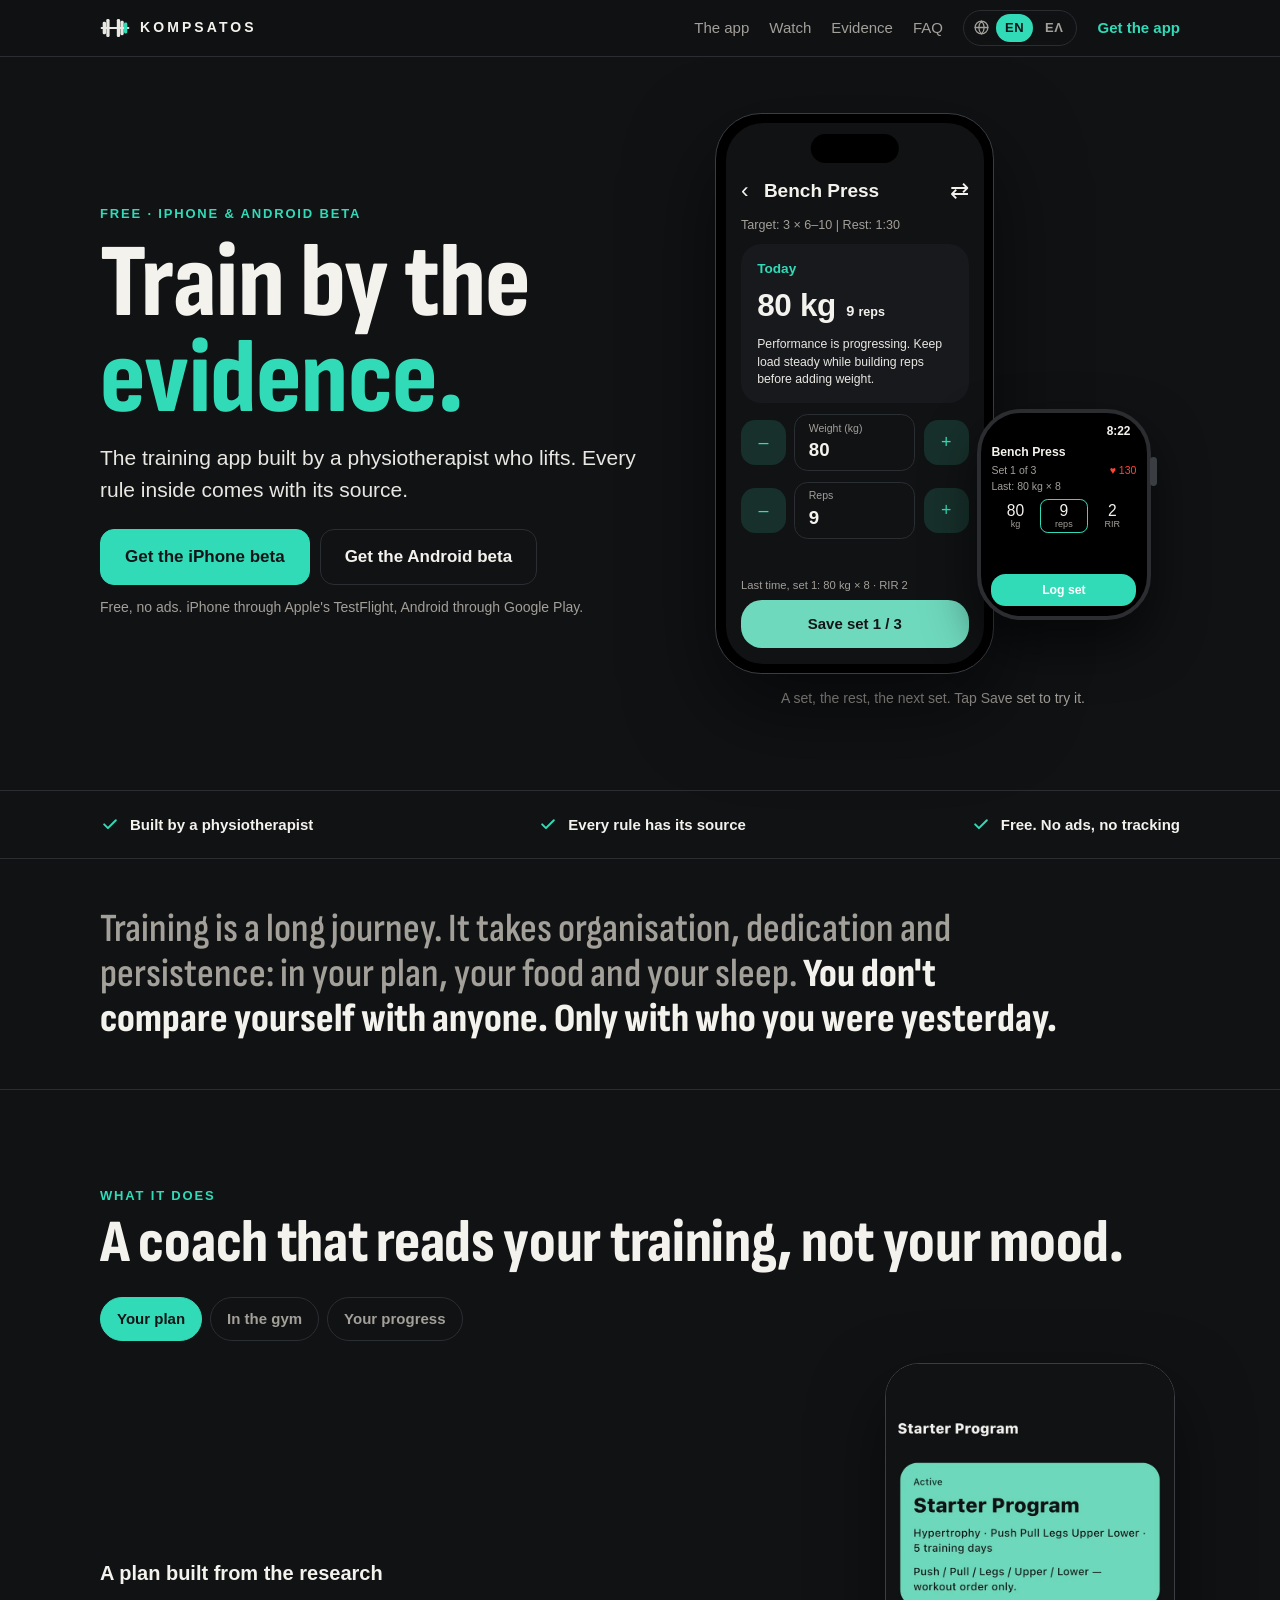
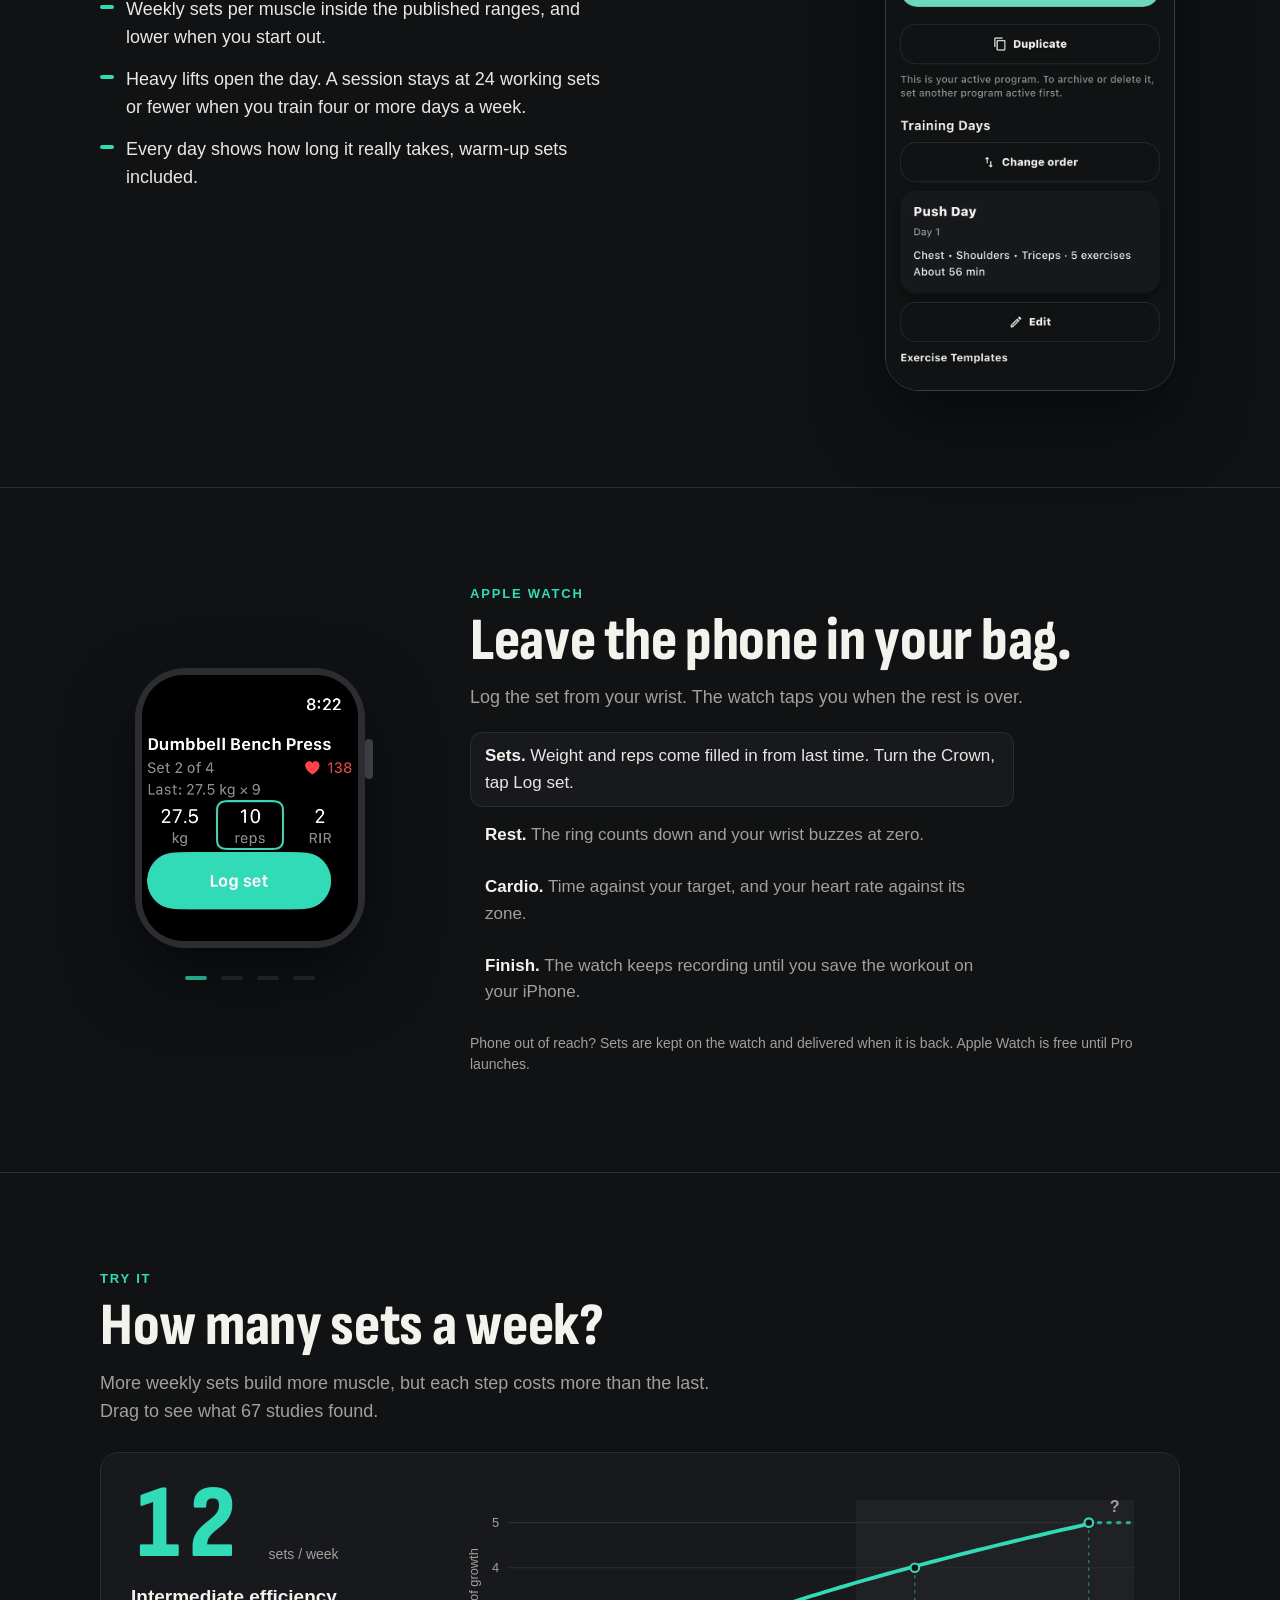
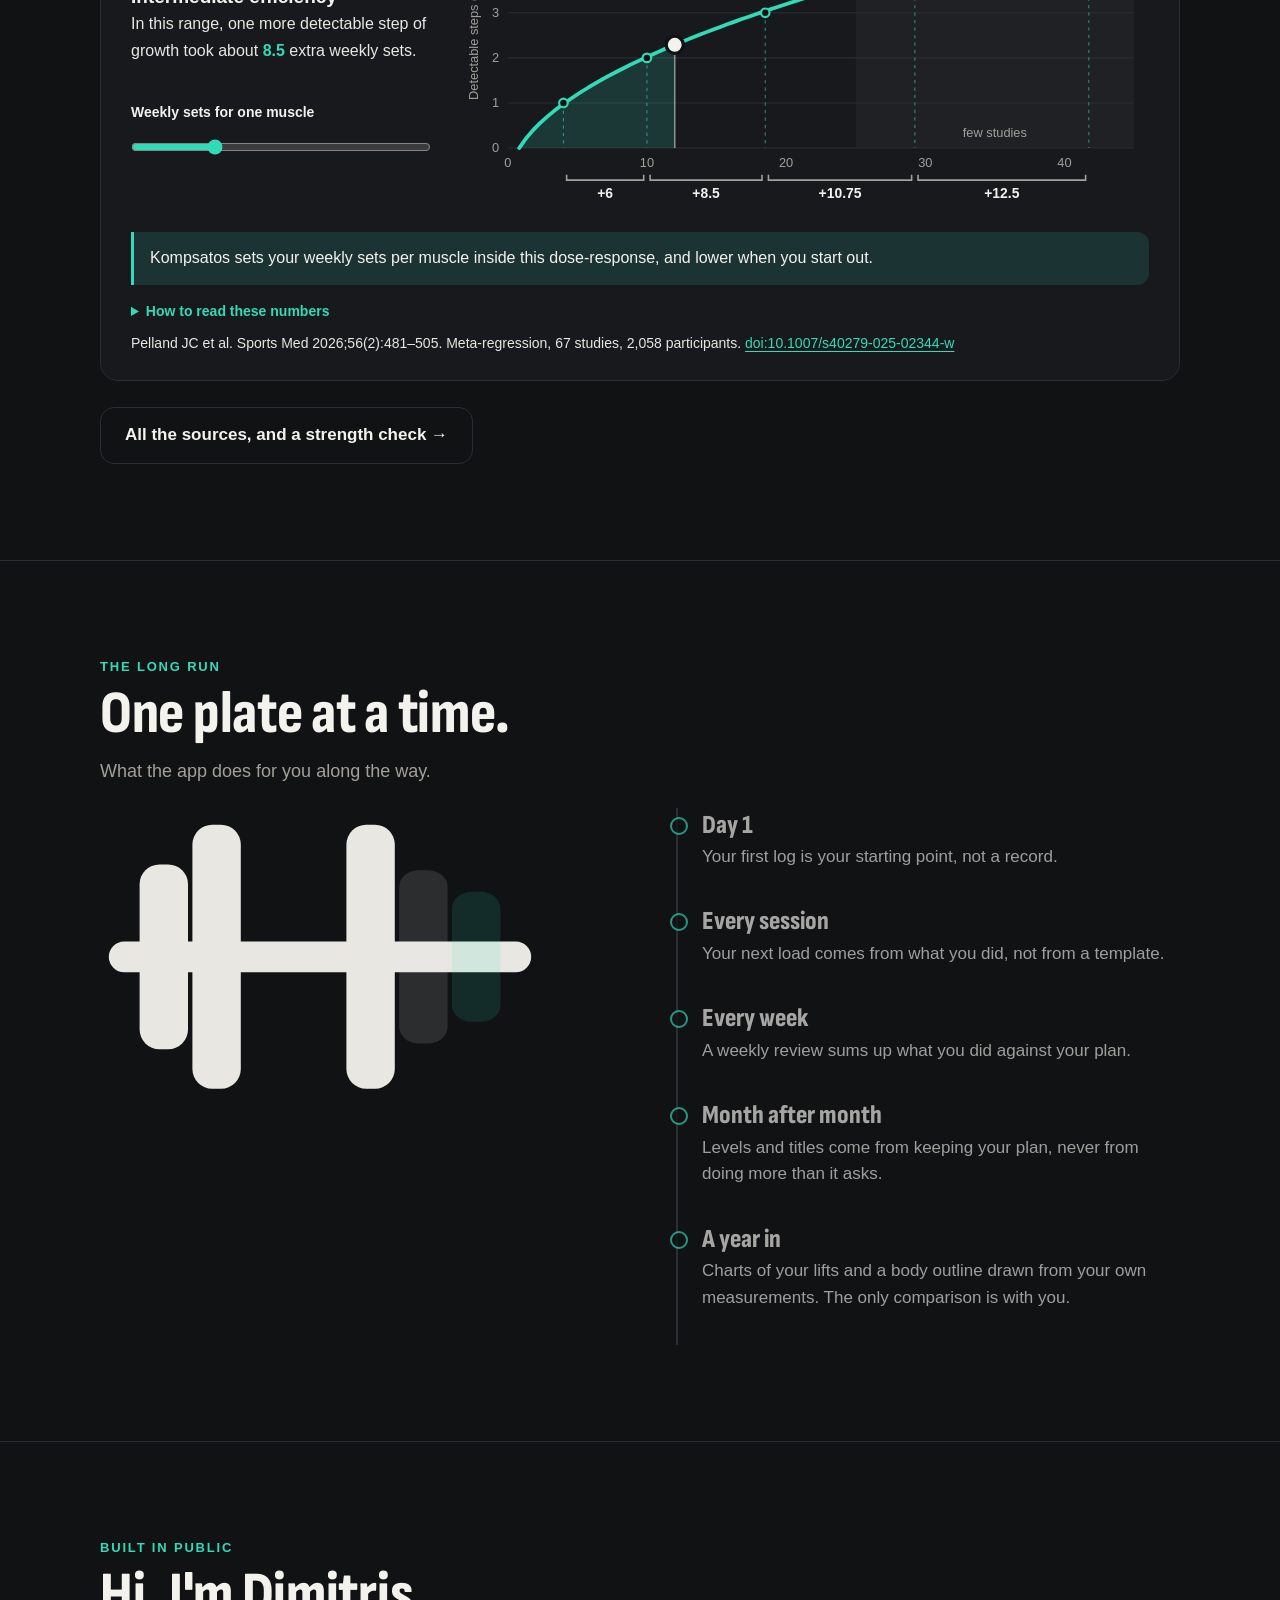
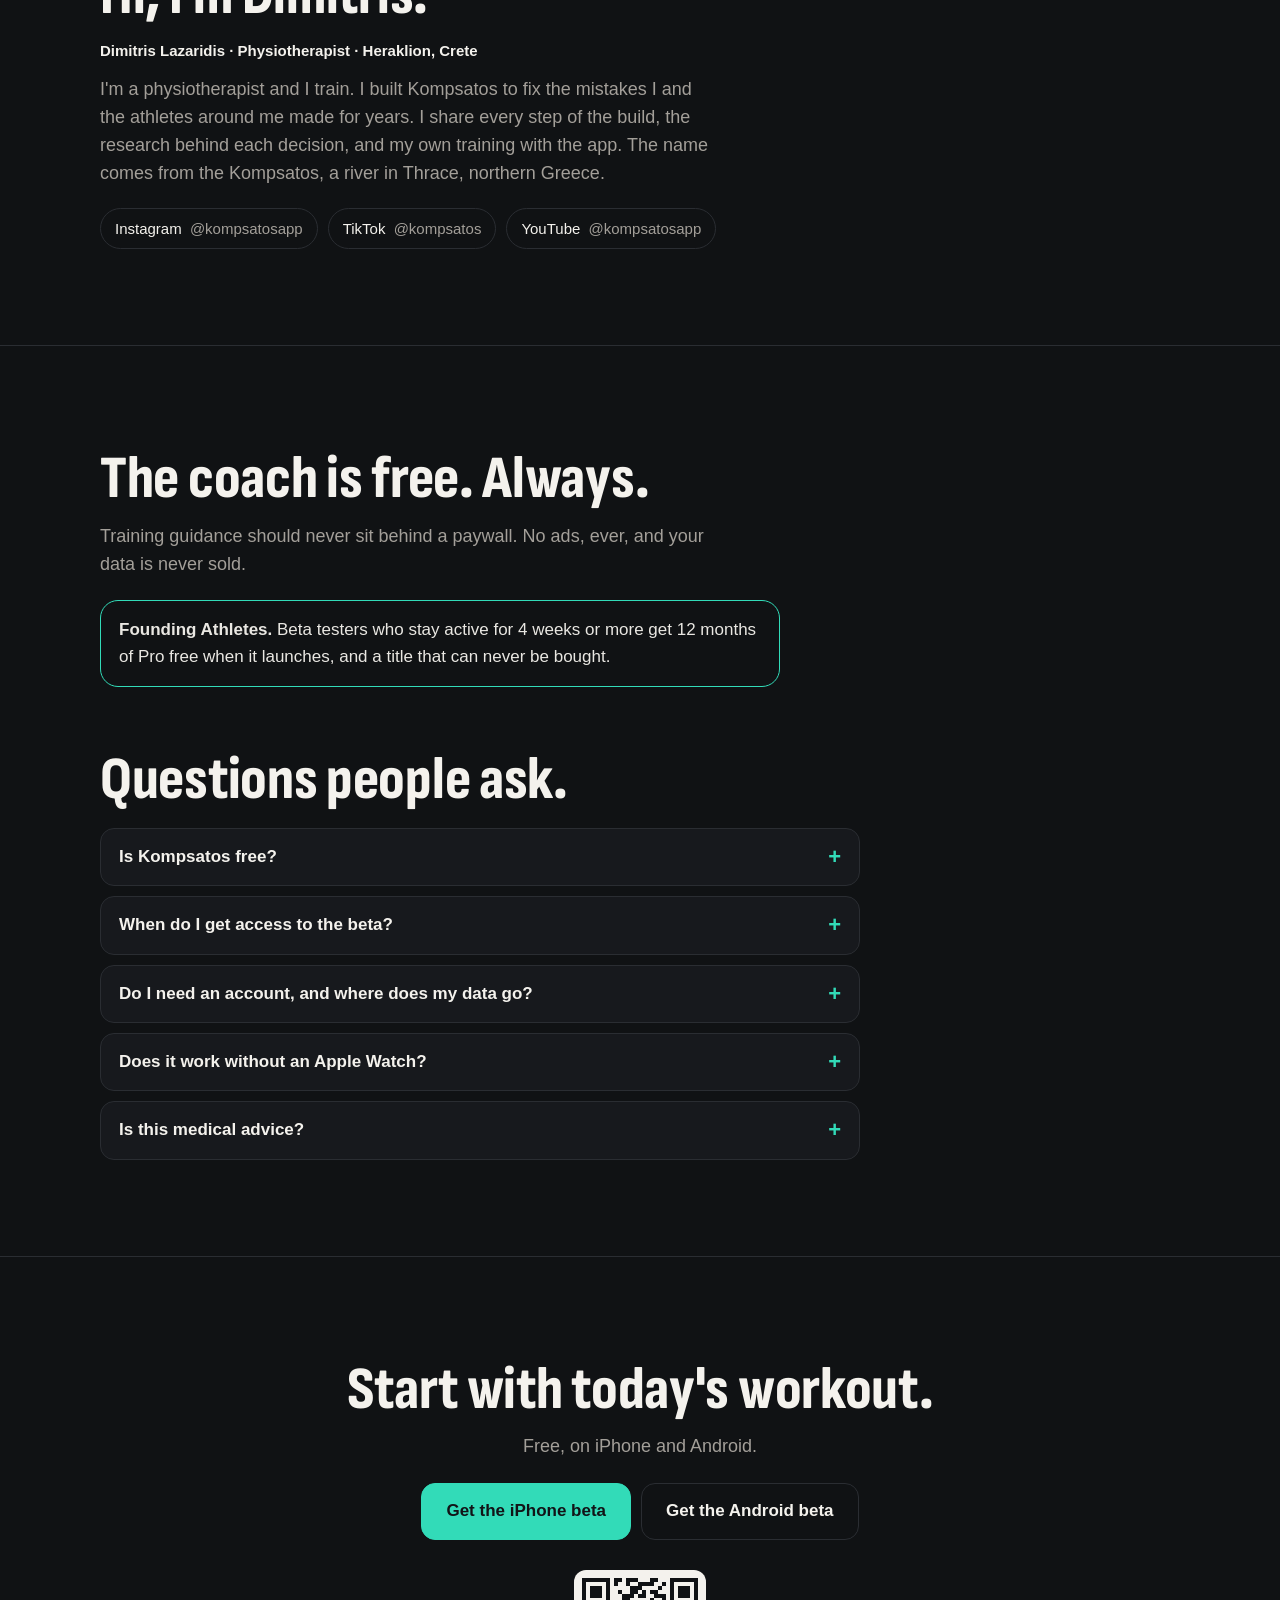
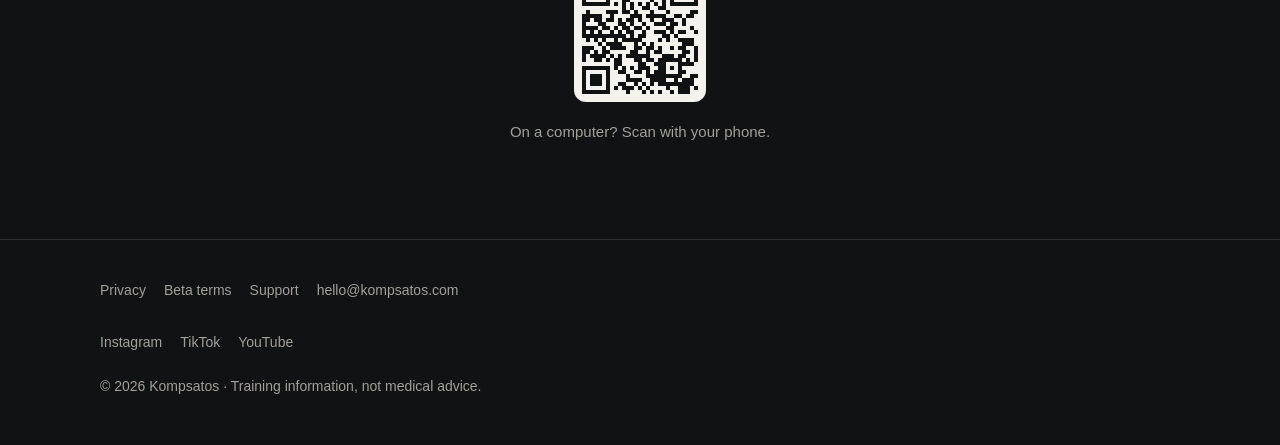
==== commit 1769385f: "Language switch shows both languages; watch screens swipe - Header: globe icon with EN | ΕΛ, the cur" ====
--- a/index.html
+++ b/index.html
@@ -142,7 +142,7 @@
       <a href="#watch" data-i18n="nav.watch">Watch</a>
       <a href="#evidence" data-i18n="nav.evidence">Evidence</a>
       <a href="#faq" data-i18n="nav.faq">FAQ</a>
-      <a class="lang" id="langBtn" href="el/" hreflang="el" lang="el">Ελληνικά</a>
+      <a class="lang" id="langBtn" href="el/" hreflang="el" aria-label="Ελληνικά"><svg viewBox="0 0 24 24" fill="none" stroke="currentColor" stroke-width="1.8" stroke-linecap="round" aria-hidden="true"><circle cx="12" cy="12" r="9"/><path d="M3 12h18M12 3c2.6 2.6 3.8 5.6 3.8 9s-1.2 6.4-3.8 9c-2.6-2.6-3.8-5.6-3.8-9S9.4 5.6 12 3z"/></svg><span class="lg" data-l="en">EN</span><span class="lg" data-l="el">ΕΛ</span></a>
       <a class="get" href="#get" data-i18n="nav.get">Get the app</a>
     </nav>
   </div>
--- a/v2.css
+++ b/v2.css
@@ -57,7 +57,10 @@
 .brand svg { width: 30px; height: 30px; flex: none; }
 nav { display: flex; align-items: center; gap: 20px; }
 nav a { color: var(--muted); font-size: 15px; }
-nav .lang { background: none; border: 1px solid var(--line); border-radius: 999px; padding: 5px 12px; font-size: 14px; font-weight: 600; cursor: pointer; }
+nav .lang { background: none; border: 1px solid var(--line); border-radius: 999px; padding: 3px 4px 3px 9px; font-size: 13px; font-weight: 700; cursor: pointer; display: inline-flex; align-items: center; gap: 3px; letter-spacing: .04em; }
+nav .lang svg { width: 17px; height: 17px; color: var(--muted); margin-right: 3px; }
+nav .lang .lg { padding: 4px 9px; border-radius: 999px; color: var(--muted); }
+html[lang="en"] nav .lang .lg[data-l="en"], html[lang="el"] nav .lang .lg[data-l="el"] { background: var(--accent); color: var(--on-accent); }
 nav .lang:hover { border-color: var(--accent); text-decoration: none; }
 nav a.lang { color: var(--text); }
 nav a.get { color: var(--accent); font-weight: 700; white-space: nowrap; }
@@ -179,6 +182,7 @@
 .wframe { position: relative; width: min(230px, 62vw); aspect-ratio: 422 / 514; margin: 0 auto; border-radius: 22%/18%; border: 7px solid #2b2d31; background: #000; overflow: visible; box-shadow: 0 30px 70px rgba(0,0,0,.55); }
 .wframe::after { content: ""; position: absolute; right: -15px; top: 24%; width: 8px; height: 15%; border-radius: 4px; background: #3a3d42; }
 .wframe .clip { position: absolute; inset: 0; border-radius: 19%/15.5%; overflow: hidden; }
+.wframe { touch-action: pan-y; }
 .wframe img { position: absolute; inset: 0; width: 100%; height: 100%; object-fit: cover; opacity: 0; transition: opacity .6s ease; }
 .wframe img.on { opacity: 1; }
 .wdots { display: flex; gap: 4px; justify-content: center; margin-top: 16px; }
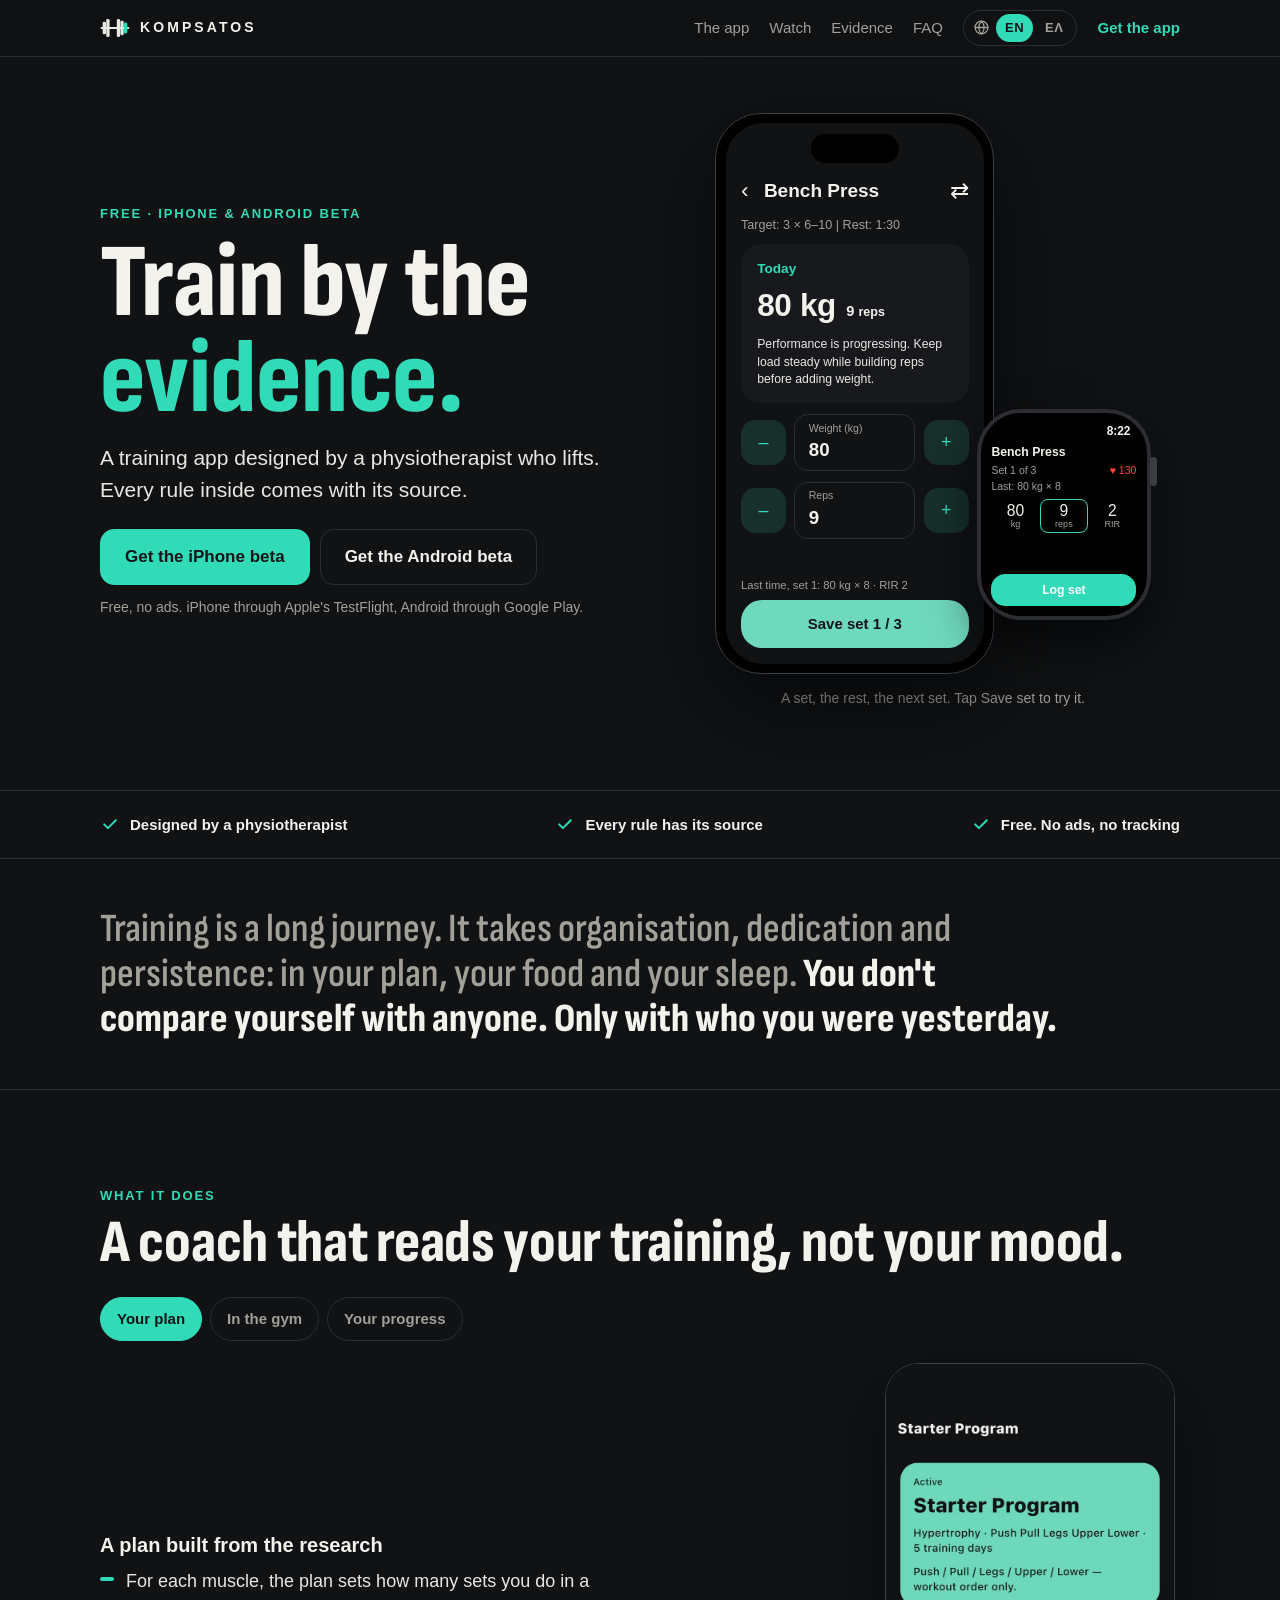
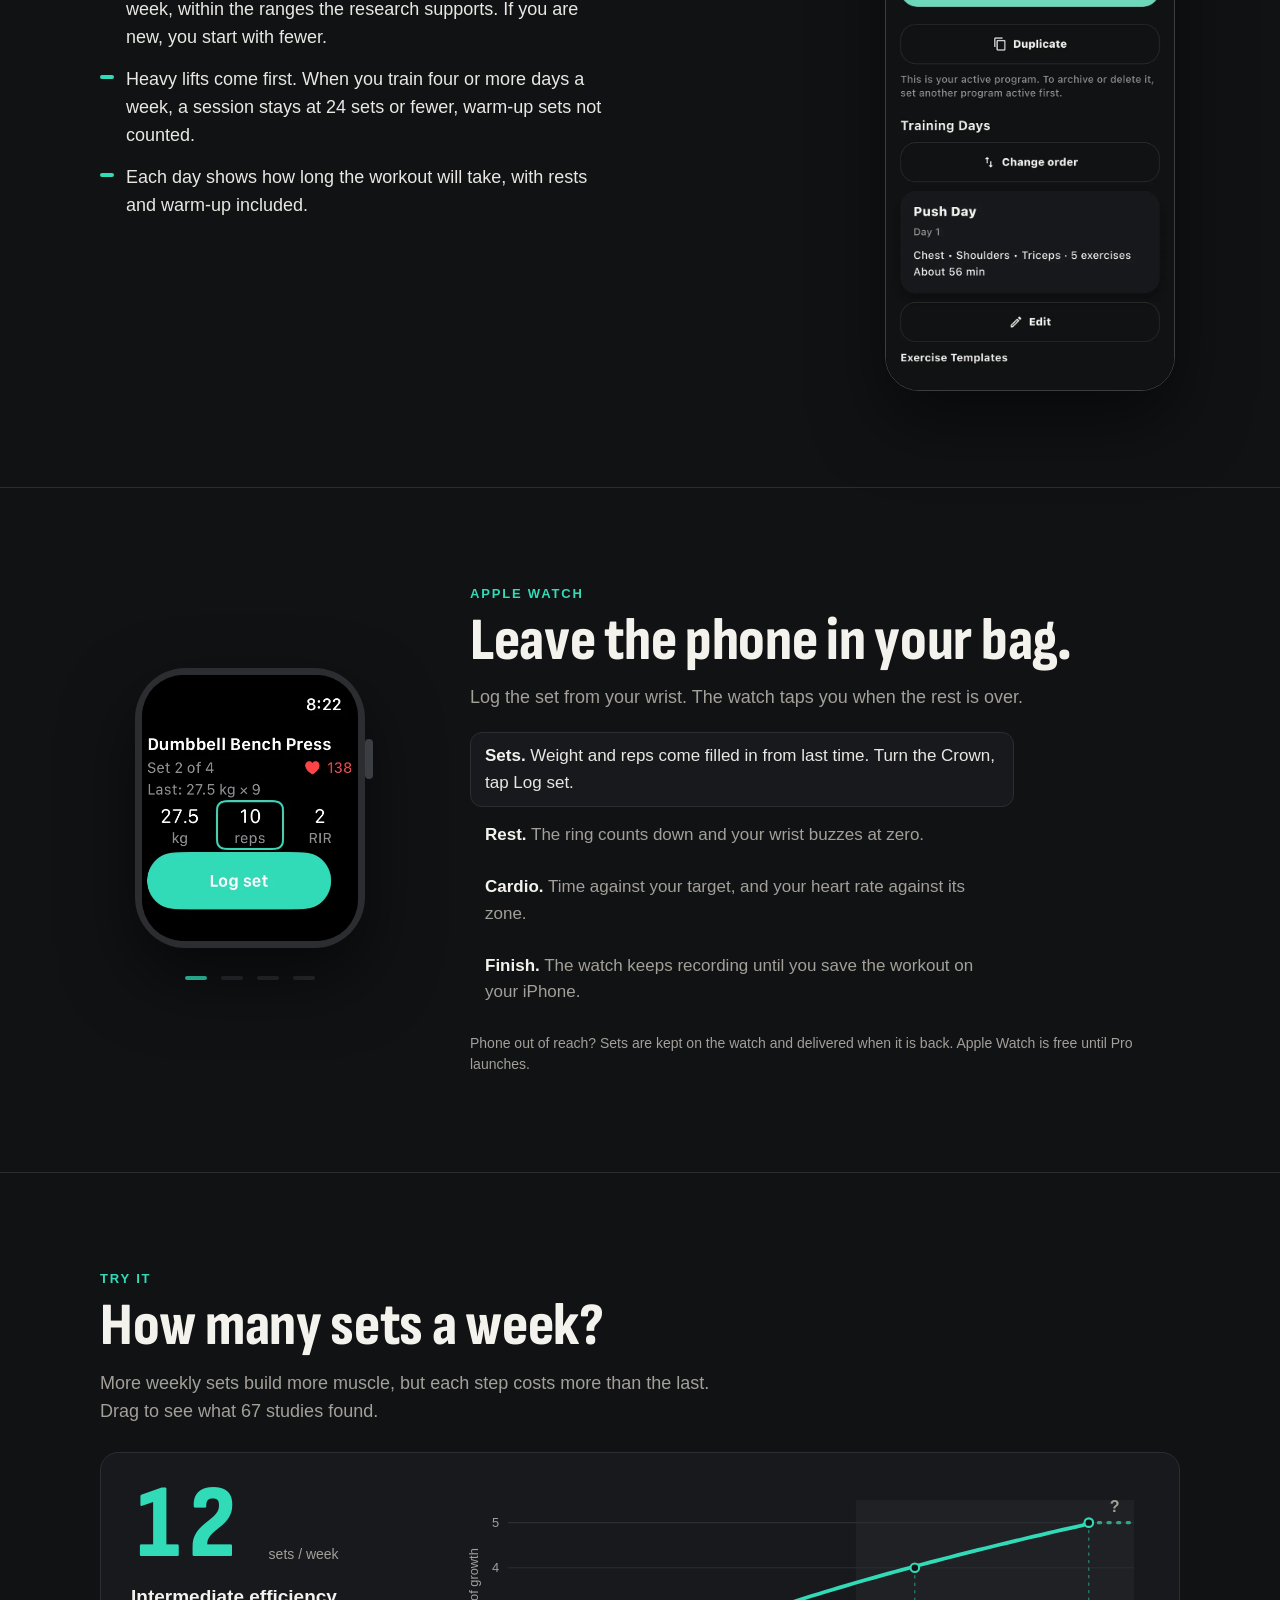
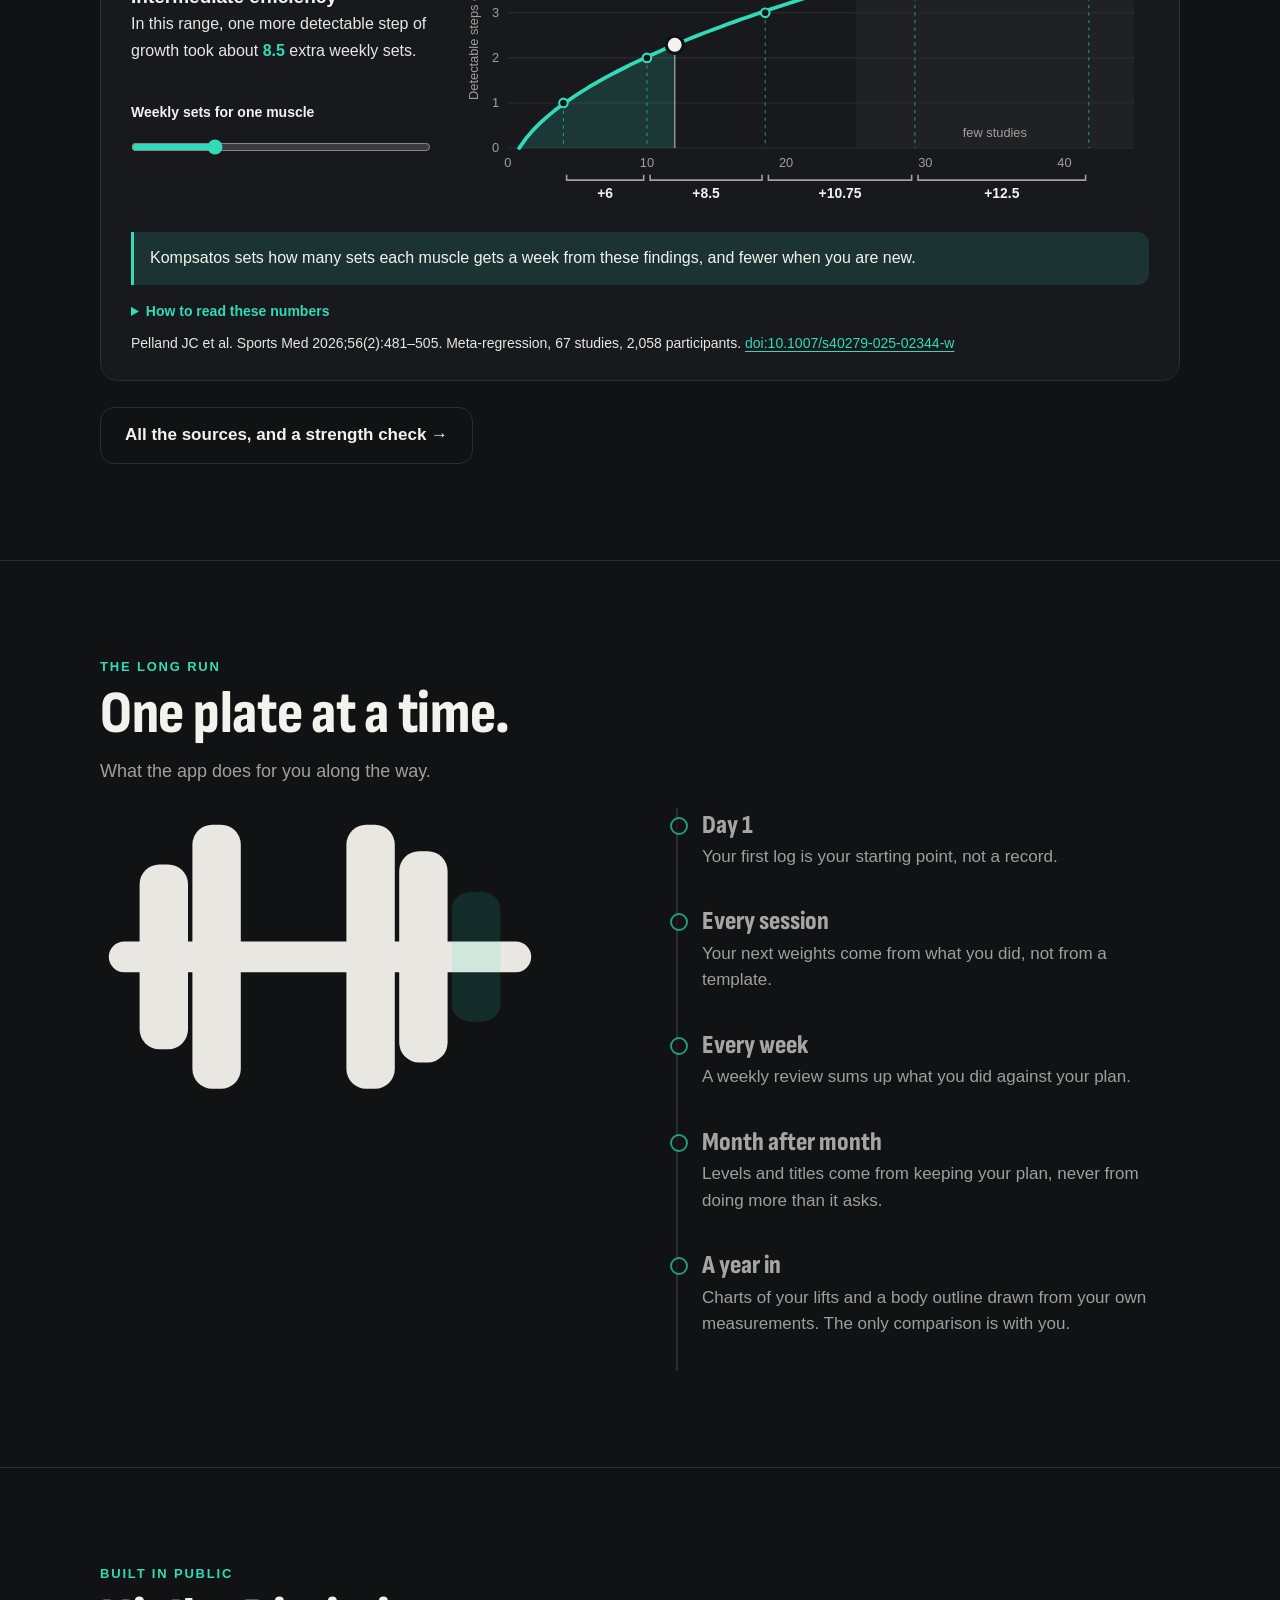
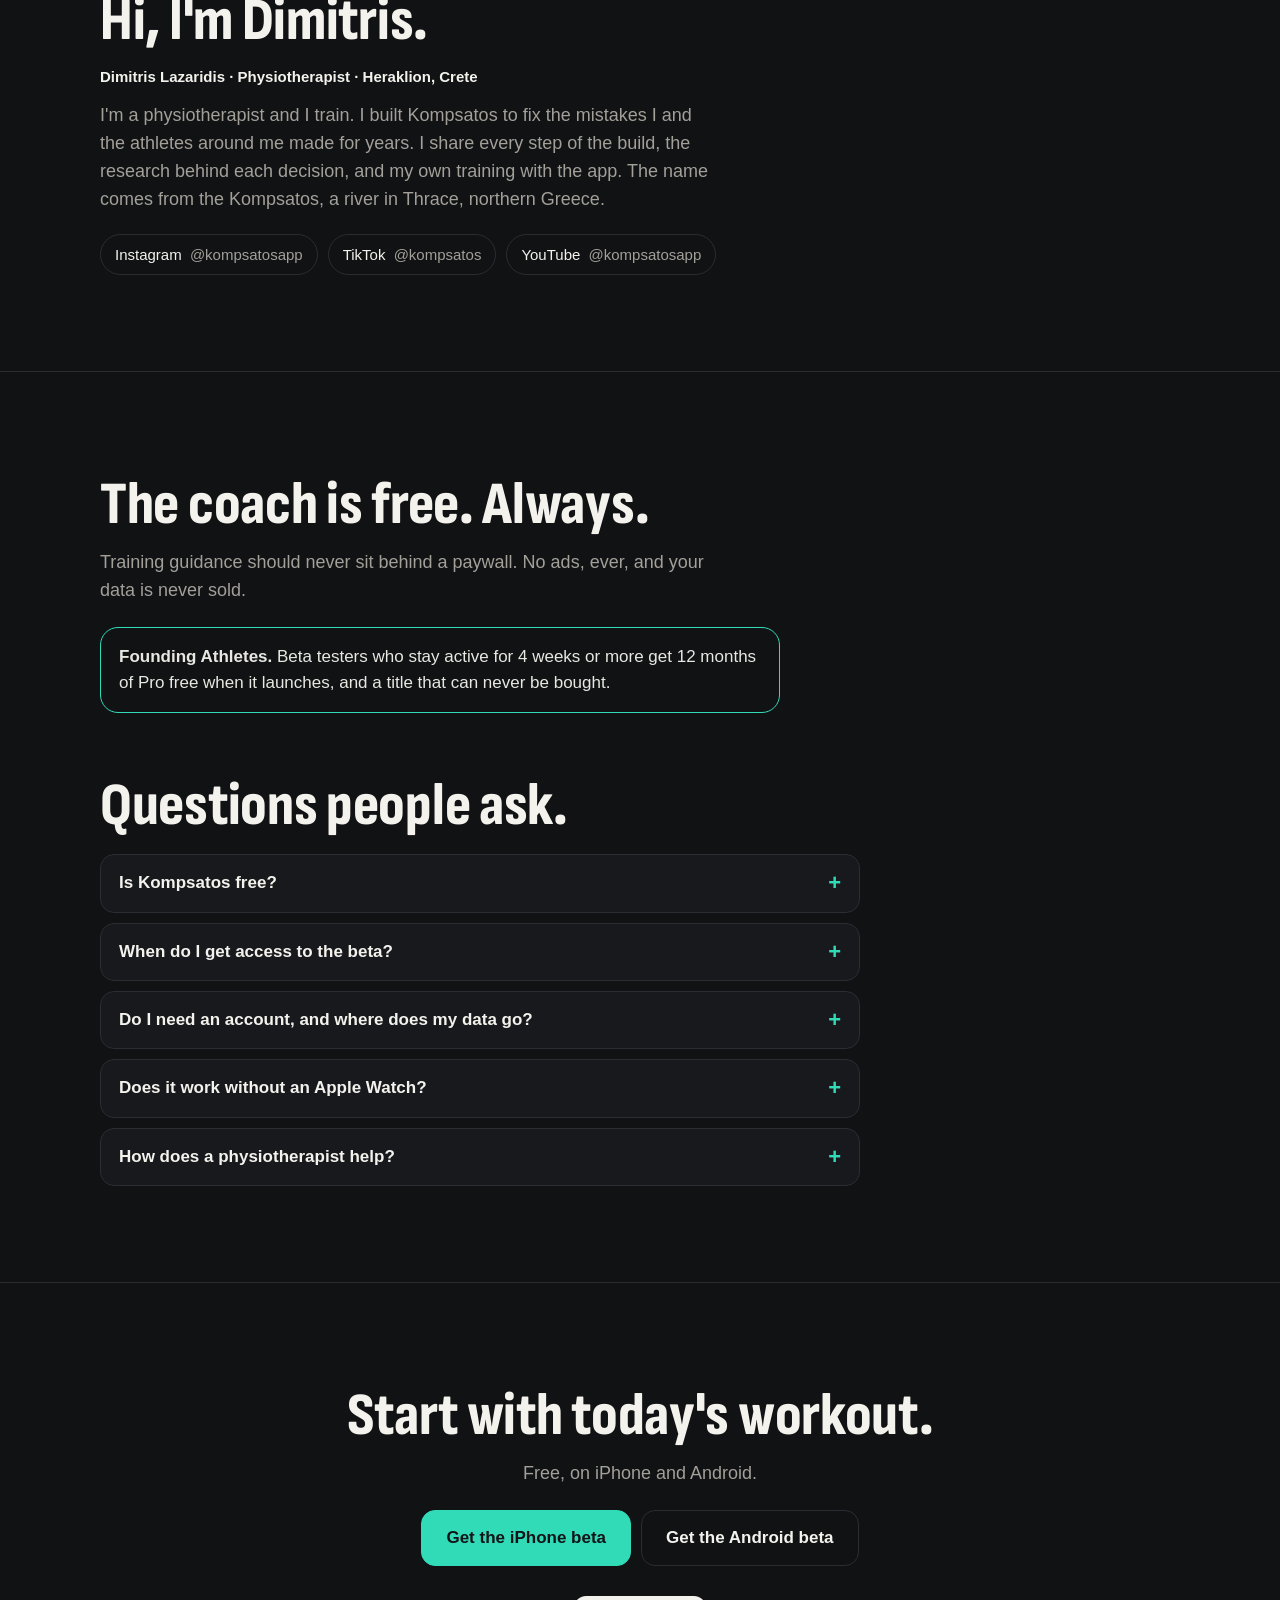
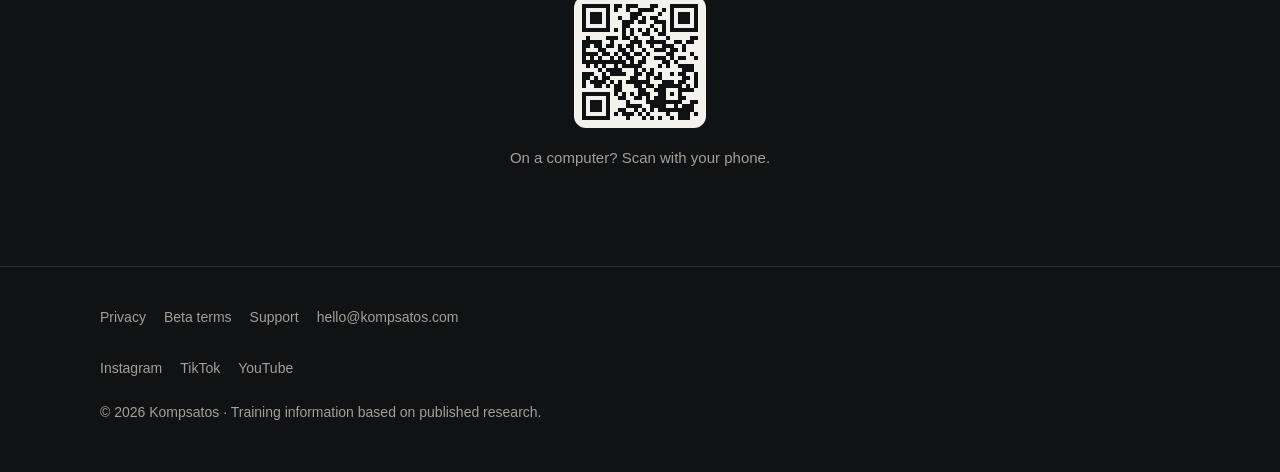
==== commit 0c51acd6: "Clearer Greek copy on the home, evidence and support pages - "Designed by a physiotherapist" in plac" ====
--- a/index.html
+++ b/index.html
@@ -58,6 +58,24 @@
    ]
   },
   {
+   "@type": "WebSite",
+   "@id": "https://www.kompsatos.com/#website",
+   "name": "Kompsatos",
+   "alternateName": [
+    "KOMPSATOS",
+    "Kompsatos app",
+    "kompsatos.com"
+   ],
+   "url": "https://www.kompsatos.com/",
+   "inLanguage": [
+    "en",
+    "el"
+   ],
+   "publisher": {
+    "@id": "https://www.kompsatos.com/#org"
+   }
+  },
+  {
    "@type": "SoftwareApplication",
    "name": "Kompsatos",
    "alternateName": "Kompsatos app",
@@ -115,10 +133,10 @@
     },
     {
      "@type": "Question",
-     "name": "Is this medical advice?",
-     "acceptedAnswer": {
-      "@type": "Answer",
-      "text": "No. Kompsatos gives training information based on published research. If you have pain, an injury or a medical condition, talk to a qualified health professional."
+     "name": "How does a physiotherapist help?",
+     "acceptedAnswer": {
+      "@type": "Answer",
+      "text": "As a physiotherapist, I read the training research and turn it into the app: how many sets, how much weight, how much rest, which mistakes to avoid. If you have a question about the theory behind a rule, write to me. Pain or an injury needs an in-person assessment by a doctor or a physiotherapist."
      }
     }
    ]
@@ -155,7 +173,7 @@
       <div>
         <div class="eyebrow" data-i18n="hero.eyebrow">Free · iPhone &amp; Android beta</div>
         <h1 data-i18n="hero.h1">Train by the <em>evidence.</em></h1>
-        <p class="sub" data-i18n="hero.sub">The training app built by a physiotherapist who lifts. Every rule inside comes with its source.</p>
+        <p class="sub" data-i18n="hero.sub">A training app designed by a physiotherapist who lifts. Every rule inside comes with its source.</p>
         <div class="cta-row">
           <a class="btn ios" href="https://testflight.apple.com/join/EJnFbWZ6" data-i18n="cta.ios">Get the iPhone beta</a>
           <a class="btn ghost android" href="/android/" data-i18n="cta.android">Get the Android beta</a>
@@ -209,7 +227,7 @@
   <div class="band">
     <div class="wrap">
       <ul class="trust">
-        <li><svg viewBox="0 0 24 24" fill="none" stroke="currentColor" stroke-width="2.4" stroke-linecap="round" stroke-linejoin="round" aria-hidden="true"><path d="M5 12.5l4.5 4.5L19 7.5"/></svg><span data-i18n="trust.1">Built by a physiotherapist</span></li>
+        <li><svg viewBox="0 0 24 24" fill="none" stroke="currentColor" stroke-width="2.4" stroke-linecap="round" stroke-linejoin="round" aria-hidden="true"><path d="M5 12.5l4.5 4.5L19 7.5"/></svg><span data-i18n="trust.1">Designed by a physiotherapist</span></li>
         <li><svg viewBox="0 0 24 24" fill="none" stroke="currentColor" stroke-width="2.4" stroke-linecap="round" stroke-linejoin="round" aria-hidden="true"><path d="M5 12.5l4.5 4.5L19 7.5"/></svg><span data-i18n="trust.2">Every rule has its source</span></li>
         <li><svg viewBox="0 0 24 24" fill="none" stroke="currentColor" stroke-width="2.4" stroke-linecap="round" stroke-linejoin="round" aria-hidden="true"><path d="M5 12.5l4.5 4.5L19 7.5"/></svg><span data-i18n="trust.3">Free. No ads, no tracking</span></li>
       </ul>
@@ -234,9 +252,9 @@
         <div class="copy">
           <h3 id="fH" data-i18n="feat.1.h">A plan built from the research</h3>
           <ul>
-            <li id="fA" data-i18n="feat.1.a">Weekly sets per muscle inside the published ranges, and lower when you start out.</li>
-            <li id="fB" data-i18n="feat.1.b">Heavy lifts open the day. A session stays at 24 working sets or fewer when you train four or more days a week.</li>
-            <li id="fC" data-i18n="feat.1.c">Every day shows how long it really takes, warm-up sets included.</li>
+            <li id="fA" data-i18n="feat.1.a">For each muscle, the plan sets how many sets you do in a week, within the ranges the research supports. If you are new, you start with fewer.</li>
+            <li id="fB" data-i18n="feat.1.b">Heavy lifts come first. When you train four or more days a week, a session stays at 24 sets or fewer, warm-up sets not counted.</li>
+            <li id="fC" data-i18n="feat.1.c">Each day shows how long the workout will take, with rests and warm-up included.</li>
           </ul>
         </div>
       </div>
@@ -289,7 +307,7 @@
             <svg id="doseSvg" viewBox="0 0 640 310" role="img" aria-labelledby="doseName doseText"></svg>
           </div>
         </div>
-        <p class="dose-app" data-i18n="dose.app">Kompsatos sets your weekly sets per muscle inside this dose-response, and lower when you start out.</p>
+        <p class="dose-app" data-i18n="dose.app">Kompsatos sets how many sets each muscle gets a week from these findings, and fewer when you are new.</p>
         <details class="note"><summary data-i18n="note.sum">How to read these numbers</summary><p class="fine" data-i18n="dose.note">Averages across studies; people differ. A set that trains a muscle indirectly counts as half. One detectable step is a 2.05% gain in muscle size, the smallest effect the analysis could tell apart. The curve joins the tier limits of Table 3. Few studies go above about 25 sets, so estimates there are less certain.</p></details>
         <p class="fine dose-note"><cite><span data-i18n="dose.cite">Pelland JC et al. Sports Med 2026;56(2):481–505. Meta-regression, 67 studies, 2,058 participants.</span> <a href="https://doi.org/10.1007/s40279-025-02344-w">doi:10.1007/s40279-025-02344-w</a></cite></p>
       </div>
@@ -309,7 +327,7 @@
         </div>
         <ol class="miles">
           <li class="on"><span class="w" data-i18n="jr.1.w">Day 1</span><span class="t" data-i18n="jr.1.t">Your first log is your starting point, not a record.</span></li>
-          <li class="on"><span class="w" data-i18n="jr.2.w">Every session</span><span class="t" data-i18n="jr.2.t">Your next load comes from what you did, not from a template.</span></li>
+          <li class="on"><span class="w" data-i18n="jr.2.w">Every session</span><span class="t" data-i18n="jr.2.t">Your next weights come from what you did, not from a template.</span></li>
           <li class="on"><span class="w" data-i18n="jr.3.w">Every week</span><span class="t" data-i18n="jr.3.t">A weekly review sums up what you did against your plan.</span></li>
           <li class="on"><span class="w" data-i18n="jr.4.w">Month after month</span><span class="t" data-i18n="jr.4.t">Levels and titles come from keeping your plan, never from doing more than it asks.</span></li>
           <li class="on"><span class="w" data-i18n="jr.5.w">A year in</span><span class="t" data-i18n="jr.5.t">Charts of your lifts and a body outline drawn from your own measurements. The only comparison is with you.</span></li>
@@ -343,7 +361,7 @@
         <details><summary data-i18n="faq.2.q">When do I get access to the beta?</summary><p data-i18n="faq.2.a">Right away. On iPhone, open the beta link, install Apple's TestFlight app if it asks, then tap Install. On Android it takes two steps, on the Android page. Places on iPhone are limited; if the beta is full, <a href="https://tally.so/r/2EMQMA">join the waitlist</a> and you will hear from us when places open.</p></details>
         <details><summary data-i18n="faq.3.q">Do I need an account, and where does my data go?</summary><p data-i18n="faq.3.a">No account is needed. As a guest everything stays on your phone. With an account, and only with your explicit consent, your training and your settings are backed up to a database in Frankfurt, Germany, so you can restore them on another phone. No ads, no analytics, and your data is never sold. Details in the <a href="privacy.html">privacy policy</a>.</p></details>
         <details><summary data-i18n="faq.4.q">Does it work without an Apple Watch?</summary><p data-i18n="faq.4.a">Yes. Everything works on the phone alone, on iPhone and on Android. The watch is an extra for logging from your wrist.</p></details>
-        <details><summary data-i18n="faq.5.q">Is this medical advice?</summary><p data-i18n="faq.5.a">No. Kompsatos gives training information based on published research. If you have pain, an injury or a medical condition, talk to a qualified health professional.</p></details>
+        <details><summary data-i18n="faq.5.q">How does a physiotherapist help?</summary><p data-i18n="faq.5.a">As a physiotherapist, I read the training research and turn it into the app: how many sets, how much weight, how much rest, which mistakes to avoid. If you have a question about the theory behind a rule, <a href="mailto:hello@kompsatos.com">write to me</a>. Pain or an injury needs an in-person assessment by a doctor or a physiotherapist.</p></details>
       </div>
     </div>
   </section>
@@ -366,7 +384,7 @@
   <div class="wrap">
     <div><a href="privacy.html" data-i18n="ft.privacy">Privacy</a><a href="terms.html" data-i18n="ft.terms">Beta terms</a><a href="support.html" data-i18n="ft.support">Support</a><a href="mailto:hello@kompsatos.com">hello@kompsatos.com</a></div>
     <div><a href="https://www.instagram.com/kompsatosapp" rel="noopener">Instagram</a><a href="https://www.tiktok.com/@kompsatos" rel="noopener">TikTok</a><a href="https://www.youtube.com/@kompsatosapp" rel="noopener">YouTube</a></div>
-    <div data-i18n="ft.legal">© 2026 Kompsatos · Training information, not medical advice.</div>
+    <div data-i18n="ft.legal">© 2026 Kompsatos · Training information based on published research.</div>
   </div>
 </footer>
 
@@ -375,7 +393,7 @@
   <a class="btn" id="dockBtn" href="#get" data-i18n="bar.cta">Get the app</a>
 </div>
 
-<script>window.K={"fixed":true,"lang":"en","str":{"cta.ios.short":{"en":"iPhone beta"},"cta.android.short":{"en":"Android beta"},"demo.last":{"en":"Last time, set {n}: 80 kg × 8 · RIR 2"},"demo.save":{"en":"Save set {n} / 3"},"demo.wSet":{"en":"Set {n} of 3"},"feat.eyebrow":{"en":"What it does"},"feat.h2":{"en":"A coach that reads your training, not your mood."},"feat.tab1":{"en":"Your plan"},"feat.tab2":{"en":"In the gym"},"feat.tab3":{"en":"Your progress"},"feat.1.h":{"en":"A plan built from the research"},"feat.1.a":{"en":"Weekly sets per muscle inside the published ranges, and lower when you start out."},"feat.1.b":{"en":"Heavy lifts open the day. A session stays at 24 working sets or fewer when you train four or more days a week."},"feat.1.c":{"en":"Every day shows how long it really takes, warm-up sets included."},"feat.2.h":{"en":"Made for the gym floor"},"feat.2.a":{"en":"Your next load comes from your own recent sessions. On machines and cable stacks, from the same machine."},"feat.2.b":{"en":"The rest timer runs on your Lock Screen and in the Dynamic Island on iPhone, and in a notification on Android."},"feat.2.c":{"en":"Plate calculator, warm-up sets, notes on any set, and undo when you tap the wrong thing."},"feat.3.h":{"en":"Records that are real"},"feat.3.a":{"en":"Your first log of an exercise is your starting point, not a record. Records count per exercise and per machine."},"feat.3.b":{"en":"172 achievements and 100 levels. Points come from keeping your plan, never from extra volume."},"feat.3.c":{"en":"Sleep, body weight and waist trends next to your training. Export everything to CSV, JSON or PDF, free."},"feat.1.alt":{"en":"Program screen: the active program with its training days, muscles per day and how long each day takes"},"feat.2.alt":{"en":"Set logging screen for the bench press: last session, today's suggested load and reps, and the Save set button"},"feat.3.alt":{"en":"Personal Records screen: the latest records per exercise"},"watch.dot":{"en":"Show watch screen {n}"},"dose.unit":{"en":"sets / week"},"dose.y":{"en":"Detectable steps of growth"},"dose.few":{"en":"few studies"},"dose.t0.name":{"en":"Below the minimum"},"dose.t0.text":{"en":"Detectable growth started at about 4 weekly sets."},"dose.t1.name":{"en":"Minimum effective dose"},"dose.t1.text":{"en":"Enough for detectable growth."},"dose.t2.name":{"en":"Higher efficiency"},"dose.t3.name":{"en":"Intermediate efficiency"},"dose.t4.name":{"en":"Lower efficiency"},"dose.t5.name":{"en":"Lowest efficiency"},"dose.cost":{"en":"In this range, one more detectable step of growth took about <b>{n}</b> extra weekly sets."},"dose.t6.name":{"en":"Unclear"},"dose.t6.text":{"en":"Too few studies to say. Growth may even be lower."},"st.p10":{"en":"Powerlifter level"},"st.p50":{"en":"Powerlifter median"},"st.p90":{"en":"Top 10% of powerlifters"},"st.p10s":{"en":"10th"},"st.p50s":{"en":"median"},"st.p90s":{"en":"90th"},"st.below":{"en":"Below the first mark. These marks come from competitors, a small and very strong group. Next mark: <b>{next}</b>, <b>{kg} kg</b> more on your estimated max."},"st.at":{"en":"Reached: <b>{level}</b>. Next mark: <b>{next}</b>, <b>{kg} kg</b> more on your estimated max."},"st.top":{"en":"Reached: <b>{level}</b>, the highest mark here."},"st.invalid":{"en":"Enter a body weight, a weight on the bar and 1 to 10 reps."},"img.program":{"en":"shots/en/program.webp"},"img.logging":{"en":"shots/en/logging.webp"},"img.records":{"en":"shots/en/records.webp"},"img.watch1":{"en":"shots/en/watch1.webp"},"img.watch2":{"en":"shots/en/watch2.webp"},"img.watch3":{"en":"shots/en/watch3.webp"},"img.watch4":{"en":"shots/en/watch4.webp"}}};</script>
+<script>window.K={"fixed":true,"lang":"en","str":{"cta.ios.short":{"en":"iPhone beta"},"cta.android.short":{"en":"Android beta"},"demo.last":{"en":"Last time, set {n}: 80 kg × 8 · RIR 2"},"demo.save":{"en":"Save set {n} / 3"},"demo.wSet":{"en":"Set {n} of 3"},"feat.eyebrow":{"en":"What it does"},"feat.h2":{"en":"A coach that reads your training, not your mood."},"feat.tab1":{"en":"Your plan"},"feat.tab2":{"en":"In the gym"},"feat.tab3":{"en":"Your progress"},"feat.1.h":{"en":"A plan built from the research"},"feat.1.a":{"en":"For each muscle, the plan sets how many sets you do in a week, within the ranges the research supports. If you are new, you start with fewer."},"feat.1.b":{"en":"Heavy lifts come first. When you train four or more days a week, a session stays at 24 sets or fewer, warm-up sets not counted."},"feat.1.c":{"en":"Each day shows how long the workout will take, with rests and warm-up included."},"feat.2.h":{"en":"Made for the gym floor"},"feat.2.a":{"en":"The app suggests how much weight to use next, from your own recent workouts. On machines and cables it only looks at the same machine, because the same number can feel different on another one."},"feat.2.b":{"en":"The rest timer runs on your Lock Screen and in the Dynamic Island on iPhone, and in a notification on Android."},"feat.2.c":{"en":"It shows which plates go on each side of the bar, suggests warm-up sets, keeps a note on any set, and undoes a wrong tap."},"feat.3.h":{"en":"Records that are real"},"feat.3.a":{"en":"Your first log of an exercise is your starting point, not a record. Records count per exercise and per machine."},"feat.3.b":{"en":"172 achievements and 100 levels. Points come from keeping your plan, never from extra volume."},"feat.3.c":{"en":"Sleep, body weight and waist trends next to your training. Export everything to CSV, JSON or PDF, free."},"feat.1.alt":{"en":"Program screen: the active program with its training days, muscles per day and how long each day takes"},"feat.2.alt":{"en":"Set logging screen for the bench press: last session, today's suggested load and reps, and the Save set button"},"feat.3.alt":{"en":"Personal Records screen: the latest records per exercise"},"watch.dot":{"en":"Show watch screen {n}"},"dose.unit":{"en":"sets / week"},"dose.y":{"en":"Detectable steps of growth"},"dose.few":{"en":"few studies"},"dose.t0.name":{"en":"Below the minimum"},"dose.t0.text":{"en":"Detectable growth started at about 4 weekly sets."},"dose.t1.name":{"en":"Minimum effective dose"},"dose.t1.text":{"en":"Enough for detectable growth."},"dose.t2.name":{"en":"Higher efficiency"},"dose.t3.name":{"en":"Intermediate efficiency"},"dose.t4.name":{"en":"Lower efficiency"},"dose.t5.name":{"en":"Lowest efficiency"},"dose.cost":{"en":"In this range, one more detectable step of growth took about <b>{n}</b> extra weekly sets."},"dose.t6.name":{"en":"Unclear"},"dose.t6.text":{"en":"Too few studies to say. Growth may even be lower."},"st.p10":{"en":"Powerlifter level"},"st.p50":{"en":"Powerlifter median"},"st.p90":{"en":"Top 10% of powerlifters"},"st.p10s":{"en":"10th"},"st.p50s":{"en":"median"},"st.p90s":{"en":"90th"},"st.below":{"en":"Below the first mark. These marks come from competitors, a small and very strong group. Next mark: <b>{next}</b>, <b>{kg} kg</b> more on your estimated max."},"st.at":{"en":"Reached: <b>{level}</b>. Next mark: <b>{next}</b>, <b>{kg} kg</b> more on your estimated max."},"st.top":{"en":"Reached: <b>{level}</b>, the highest mark here."},"st.invalid":{"en":"Enter a body weight, a weight on the bar and 1 to 10 reps."},"img.program":{"en":"shots/en/program.webp"},"img.logging":{"en":"shots/en/logging.webp"},"img.records":{"en":"shots/en/records.webp"},"img.watch1":{"en":"shots/en/watch1.webp"},"img.watch2":{"en":"shots/en/watch2.webp"},"img.watch3":{"en":"shots/en/watch3.webp"},"img.watch4":{"en":"shots/en/watch4.webp"}}};</script>
 <script src="v2.js" defer></script>
 </body>
 </html>
